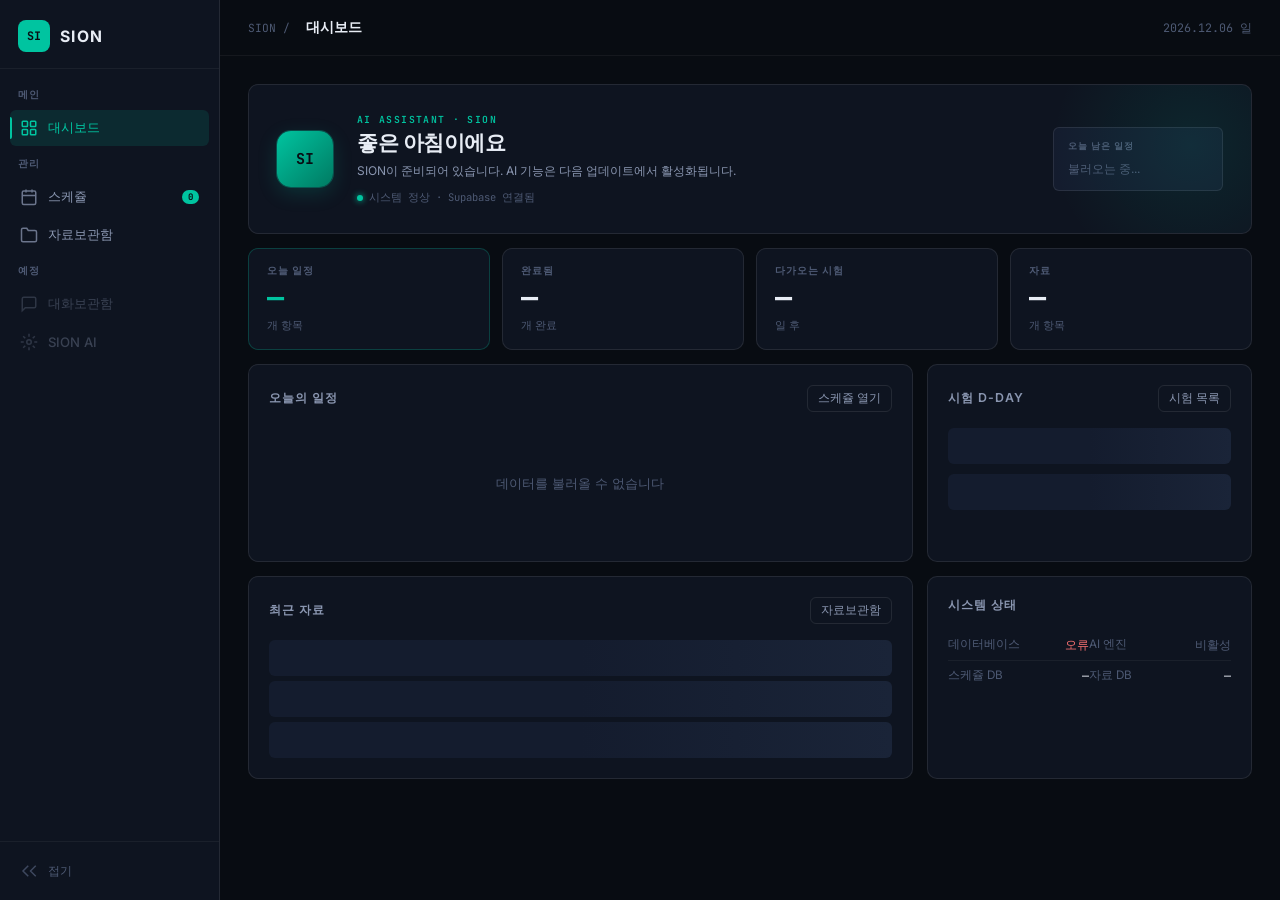
==== index.html @ 4acf6206 "Update index.html" ====
<!DOCTYPE html>
<html lang="ko">
<head>
  <meta charset="UTF-8"/>
  <meta name="viewport" content="width=device-width,initial-scale=1.0"/>
  <title>SION — 대시보드</title>
  <link rel="stylesheet" href="sion.css"/>
  <style>
/* ── 대시보드 전용 ─────────────────────── */
.dash {
  display: grid;
  grid-template-columns: 1fr 1fr 1fr;
  gap: 14px;
}
.span2 { grid-column: span 2; }
.span3 { grid-column: span 3; }

/* 히어로 */
.hero-card {
  grid-column: span 3;
  background: var(--bg-raised);
  border: 1px solid var(--line-mid);
  border-radius: var(--radius);
  padding: 28px 28px;
  display: flex;
  align-items: center;
  gap: 24px;
  position: relative;
  overflow: hidden;
}
.hero-card::after {
  content: '';
  position: absolute;
  top: -80px; right: -80px;
  width: 280px; height: 280px;
  background: radial-gradient(circle, rgba(0,196,160,0.1) 0%, transparent 70%);
  pointer-events: none;
}
.hero-av {
  width: 56px; height: 56px;
  border-radius: 14px;
  background: linear-gradient(135deg, #00c4a0, #007a62);
  display: flex; align-items: center; justify-content: center;
  font-family: var(--font-mono);
  font-weight: 700; font-size: 1rem;
  color: var(--bg-base);
  flex-shrink: 0;
  box-shadow: 0 0 0 1px rgba(0,196,160,0.3), 0 6px 20px rgba(0,196,160,0.18);
}
.hero-text { flex: 1; }
.hero-eyebrow {
  font-size: 0.65rem; font-weight: 600;
  color: var(--ac); letter-spacing: 0.14em;
  text-transform: uppercase; margin-bottom: 3px;
  font-family: var(--font-mono);
}
.hero-title {
  font-size: 1.4rem; font-weight: 700;
  color: var(--tx-1); letter-spacing: -0.02em; margin-bottom: 4px;
}
.hero-sub { font-size: 0.8rem; color: var(--tx-2); line-height: 1.6; }
.hero-dot-row {
  display: flex; align-items: center; gap: 6px;
  margin-top: 10px;
  font-size: 0.7rem; color: var(--tx-3); font-family: var(--font-mono);
}
.hero-dot {
  width: 6px; height: 6px; border-radius: 50%;
  background: var(--ac);
  box-shadow: 0 0 6px var(--ac);
  animation: blink 2s ease-in-out infinite;
}
@keyframes blink { 0%,100%{opacity:1} 50%{opacity:.3} }
.hero-upcoming {
  flex-shrink: 0; min-width: 170px;
  padding: 12px 14px;
  background: var(--bg-float);
  border: 1px solid var(--line-mid);
  border-radius: var(--radius-sm);
}
.hero-upcoming-lbl {
  font-size: 0.62rem; font-weight: 700;
  color: var(--tx-3); letter-spacing: 0.1em;
  text-transform: uppercase; margin-bottom: 8px;
}

/* 스탯 카드 — div로 교체, a 아님 */
.stat-row {
  grid-column: span 3;
  display: grid;
  grid-template-columns: repeat(4,1fr);
  gap: 12px;
}
.stat-card {
  background: var(--bg-raised);
  border: 1px solid var(--line-mid);
  border-radius: var(--radius);
  padding: 16px 18px;
  display: flex; flex-direction: column; gap: 6px;
  cursor: pointer;
  transition: border-color .15s, box-shadow .15s;
  text-decoration: none;
  user-select: none;
}
.stat-card:hover { border-color: var(--line-hi); box-shadow: 0 2px 12px rgba(0,0,0,.25); }
.stat-card.accent { border-color: rgba(0,196,160,.25); }
.stat-card.accent:hover { border-color: var(--ac); }
.stat-lbl {
  font-size: 0.65rem; font-weight: 700;
  color: var(--tx-3); text-transform: uppercase; letter-spacing: .1em;
}
.stat-n {
  font-size: 1.9rem; font-weight: 700;
  font-family: var(--font-mono);
  color: var(--tx-1); line-height: 1;
  transition: color .15s;
}
.stat-card.accent .stat-n,
.stat-card:hover .stat-n { color: var(--ac); }
.stat-sub { font-size: 0.7rem; color: var(--tx-3); }

/* 오늘 일정 리스트 */
.td-list { display: flex; flex-direction: column; gap: 5px; }
.td-item {
  display: flex; align-items: center; gap: 10px;
  padding: 8px 11px;
  border-radius: var(--radius-sm);
  background: var(--bg-float);
  border: 1px solid transparent;
  transition: border-color .12s;
}
.td-item:hover { border-color: var(--line-mid); }
.td-item.done { opacity: .42; }
.td-item.done .td-name { text-decoration: line-through; color: var(--tx-3); }
.td-chk {
  width: 17px; height: 17px;
  border-radius: 5px;
  border: 1.5px solid var(--line-hi);
  flex-shrink: 0;
  display: flex; align-items: center; justify-content: center;
  cursor: pointer;
  transition: all .15s;
  user-select: none;
}
.td-chk:hover { border-color: var(--ac); }
.td-chk.done { background: var(--ac); border-color: var(--ac); }
.td-name {
  flex: 1; font-size: 0.845rem; font-weight: 500;
  color: var(--tx-1);
  overflow: hidden; text-overflow: ellipsis; white-space: nowrap;
}
.td-time { font-size: 0.68rem; color: var(--tx-3); font-family: var(--font-mono); white-space: nowrap; }

/* 시험 D-day */
.exam-list { display: flex; flex-direction: column; gap: 5px; }
.exam-item {
  display: flex; align-items: center; gap: 9px;
  padding: 8px 11px; border-radius: var(--radius-sm);
  background: var(--bg-float);
}
.exam-dd {
  font-family: var(--font-mono); font-size: 0.72rem; font-weight: 700;
  min-width: 44px; padding: 2px 6px; border-radius: 4px; text-align: center;
}
.exam-dd.today { background: rgba(248,113,113,.15); color: #f87171; }
.exam-dd.soon  { background: rgba(251,191,36,.12);  color: #fbbf24; }
.exam-dd.norm  { background: rgba(0,196,160,.12);   color: var(--ac); }
.exam-dd.past  { background: var(--bg-overlay); color: var(--tx-3); }
.exam-name { flex:1; font-size: .835rem; font-weight:500; color:var(--tx-1); overflow:hidden; text-overflow:ellipsis; white-space:nowrap; }
.exam-date { font-size:.68rem; color:var(--tx-3); font-family:var(--font-mono); white-space:nowrap; }

/* 시스템 */
.sys-grid { display:grid; grid-template-columns:1fr 1fr; gap:0; }
.sys-item { padding:7px 0; border-bottom:1px solid var(--line-sub); display:flex; align-items:center; justify-content:space-between; }
.sys-item:last-child { border-bottom:none; }
.sys-lbl { font-size:.78rem; color:var(--tx-3); }
.sys-val { font-size:.78rem; font-family:var(--font-mono); color:var(--tx-1); }
.sys-val.ok { color:var(--green); }
.sys-val.err { color:var(--red); }

/* 최근 자료 */
.rv-item {
  display:flex; align-items:center; gap:10px;
  padding:8px 11px; border-radius:var(--radius-sm);
  background:var(--bg-float); margin-bottom:5px;
  cursor:pointer; transition:border-color .12s;
  border:1px solid transparent;
}
.rv-item:hover { border-color:var(--line-mid); }
.rv-item:last-child { margin-bottom:0; }
.rv-name { flex:1; font-size:.845rem; color:var(--tx-1); overflow:hidden; text-overflow:ellipsis; white-space:nowrap; }
.rv-date { font-size:.68rem; color:var(--tx-4); font-family:var(--font-mono); white-space:nowrap; }

@media (max-width: 1100px) {
  .dash { grid-template-columns:1fr 1fr; }
  .hero-card,.stat-row { grid-column:span 2; }
  .stat-row { grid-template-columns:repeat(2,1fr); }
  .hero-upcoming { display:none; }
}
@media (max-width: 640px) {
  .dash { grid-template-columns:1fr; }
  .hero-card,.stat-row,.span2 { grid-column:span 1; }
  .stat-row { grid-template-columns:1fr 1fr; }
  .hero-card { flex-direction:column; align-items:flex-start; gap:14px; }
}
  </style>
</head>
<body>
<div class="app">

  <aside class="sidebar" id="sidebar">
    <div class="sidebar-brand">
      <div class="brand-mark">SI</div>
      <span class="brand-name">SION</span>
    </div>
    <nav class="sidebar-nav">
      <span class="nav-section-label">메인</span>
      <a href="index.html" class="nav-link active">
        <svg class="nav-ico" viewBox="0 0 24 24" fill="none" stroke="currentColor" stroke-width="2"><rect x="3" y="3" width="7" height="7" rx="1"/><rect x="14" y="3" width="7" height="7" rx="1"/><rect x="3" y="14" width="7" height="7" rx="1"/><rect x="14" y="14" width="7" height="7" rx="1"/></svg>
        <span class="nav-label">대시보드</span>
      </a>
      <span class="nav-section-label">관리</span>
      <a href="schedule.html" class="nav-link">
        <svg class="nav-ico" viewBox="0 0 24 24" fill="none" stroke="currentColor" stroke-width="2"><rect x="3" y="4" width="18" height="18" rx="2"/><path d="M16 2v4M8 2v4M3 10h18"/></svg>
        <span class="nav-label">스케쥴</span>
        <span class="nav-badge" id="nb-sched">0</span>
      </a>
      <a href="vault.html" class="nav-link">
        <svg class="nav-ico" viewBox="0 0 24 24" fill="none" stroke="currentColor" stroke-width="2"><path d="M22 19a2 2 0 0 1-2 2H4a2 2 0 0 1-2-2V5a2 2 0 0 1 2-2h5l2 3h9a2 2 0 0 1 2 2z"/></svg>
        <span class="nav-label">자료보관함</span>
      </a>
      <span class="nav-section-label">예정</span>
      <a href="#" class="nav-link" style="opacity:.35;pointer-events:none">
        <svg class="nav-ico" viewBox="0 0 24 24" fill="none" stroke="currentColor" stroke-width="2"><path d="M21 15a2 2 0 0 1-2 2H7l-4 4V5a2 2 0 0 1 2-2h14a2 2 0 0 1 2 2z"/></svg>
        <span class="nav-label">대화보관함</span>
      </a>
      <a href="#" class="nav-link" style="opacity:.35;pointer-events:none">
        <svg class="nav-ico" viewBox="0 0 24 24" fill="none" stroke="currentColor" stroke-width="2"><circle cx="12" cy="12" r="3"/><path d="M12 1v4M12 19v4M4.22 4.22l2.83 2.83M16.95 16.95l2.83 2.83M1 12h4M19 12h4M4.22 19.78l2.83-2.83M16.95 7.05l2.83-2.83"/></svg>
        <span class="nav-label">SION AI</span>
      </a>
    </nav>
    <div class="sidebar-footer">
      <button class="sidebar-toggle" id="sidebarToggle">
        <svg class="toggle-ico nav-ico" viewBox="0 0 24 24" fill="none" stroke="currentColor" stroke-width="2"><path d="M11 19l-7-7 7-7M21 19l-7-7 7-7"/></svg>
        <span style="font-size:.8rem;color:var(--tx-3)">접기</span>
      </button>
    </div>
  </aside>

  <div class="content" id="content">
    <div class="topbar">
      <span class="topbar-path">SION /</span>
      <span class="topbar-title">대시보드</span>
      <div class="topbar-right">
        <span id="topbar-date" style="font-size:.78rem;color:var(--tx-3);font-family:var(--font-mono)"></span>
      </div>
    </div>

    <div class="page">
      <div class="dash">

        <!-- 히어로 -->
        <div class="hero-card">
          <div class="hero-av">SI</div>
          <div class="hero-text">
            <div class="hero-eyebrow">AI Assistant · SION</div>
            <div class="hero-title" id="hero-greeting">안녕하세요</div>
            <div class="hero-sub">SION이 준비되어 있습니다. AI 기능은 다음 업데이트에서 활성화됩니다.</div>
            <div class="hero-dot-row">
              <div class="hero-dot"></div>
              <span>시스템 정상 · Supabase 연결됨</span>
            </div>
          </div>
          <div class="hero-upcoming">
            <div class="hero-upcoming-lbl">오늘 남은 일정</div>
            <div id="hero-remaining" style="font-size:.8rem;color:var(--tx-3)">불러오는 중...</div>
          </div>
        </div>

        <!-- 통계 — div 태그, JS로 navigate -->
        <div class="stat-row">
          <div class="stat-card accent" data-goto="schedule.html">
            <div class="stat-lbl">오늘 일정</div>
            <div class="stat-n" id="sn-today">—</div>
            <div class="stat-sub">개 항목</div>
          </div>
          <div class="stat-card" data-goto="schedule.html">
            <div class="stat-lbl">완료됨</div>
            <div class="stat-n" id="sn-done">—</div>
            <div class="stat-sub">개 완료</div>
          </div>
          <div class="stat-card" data-goto="schedule.html">
            <div class="stat-lbl">다가오는 시험</div>
            <div class="stat-n" id="sn-exam">—</div>
            <div class="stat-sub">일 후</div>
          </div>
          <div class="stat-card" data-goto="vault.html">
            <div class="stat-lbl">자료</div>
            <div class="stat-n" id="sn-vault">—</div>
            <div class="stat-sub">개 항목</div>
          </div>
        </div>

        <!-- 오늘의 일정 -->
        <div class="card span2">
          <div class="card-header">
            <span class="card-title">오늘의 일정</span>
            <a href="schedule.html" class="btn btn-ghost btn-sm">스케쥴 열기</a>
          </div>
          <div class="td-list" id="td-list">
            <div class="skeleton" style="height:36px"></div>
            <div class="skeleton" style="height:36px;margin-top:5px"></div>
            <div class="skeleton" style="height:36px;margin-top:5px"></div>
          </div>
        </div>

        <!-- 시험 D-day -->
        <div class="card">
          <div class="card-header">
            <span class="card-title">시험 D-day</span>
            <a href="schedule.html" class="btn btn-ghost btn-sm">시험 목록</a>
          </div>
          <div class="exam-list" id="exam-list">
            <div class="skeleton" style="height:36px"></div>
            <div class="skeleton" style="height:36px;margin-top:5px"></div>
          </div>
        </div>

        <!-- 최근 자료 -->
        <div class="card span2">
          <div class="card-header">
            <span class="card-title">최근 자료</span>
            <a href="vault.html" class="btn btn-ghost btn-sm">자료보관함</a>
          </div>
          <div id="rv-list">
            <div class="skeleton" style="height:36px"></div>
            <div class="skeleton" style="height:36px;margin-top:5px"></div>
            <div class="skeleton" style="height:36px;margin-top:5px"></div>
          </div>
        </div>

        <!-- 시스템 상태 -->
        <div class="card">
          <div class="card-header"><span class="card-title">시스템 상태</span></div>
          <div class="sys-grid">
            <div>
              <div class="sys-item"><span class="sys-lbl">데이터베이스</span><span class="sys-val" id="sys-db">확인중</span></div>
              <div class="sys-item"><span class="sys-lbl">스케쥴 DB</span><span class="sys-val" id="sys-sched">—</span></div>
            </div>
            <div>
              <div class="sys-item"><span class="sys-lbl">AI 엔진</span><span class="sys-val" style="color:var(--tx-3)">비활성</span></div>
              <div class="sys-item"><span class="sys-lbl">자료 DB</span><span class="sys-val" id="sys-vault">—</span></div>
            </div>
          </div>
        </div>

      </div>
    </div>
  </div>
</div>

<div id="toast-container"></div>
<script src="sion.js"></script>
<script>
(async () => {
  SION.ui.initSidebar();

  // 날짜
  const now  = new Date();
  const DAYS = ['일','월','화','수','목','금','토'];
  const PAD  = SION.util.pad;
  document.getElementById('topbar-date').textContent =
    `${now.getFullYear()}.${PAD(now.getMonth()+1)}.${PAD(now.getDate())} ${DAYS[now.getDay()]}`;

  // 인사
  const h = now.getHours();
  document.getElementById('hero-greeting').textContent =
    h<6?'늦은 밤이네요':h<12?'좋은 아침이에요':h<18?'안녕하세요':'좋은 저녁이에요';

  // stat-card 클릭 → 페이지 이동 (a 태그 아님!)
  document.querySelectorAll('.stat-card[data-goto]').forEach(card => {
    card.addEventListener('click', () => { location.href = card.dataset.goto; });
  });

  const s = new Date(now); s.setHours(0,0,0,0);
  const e = new Date(now); e.setHours(23,59,59,999);

  // ── 오늘 일정 ────────────────────────────
  let todayData = [];
  try {
    todayData = await SION.db.select('schedule',
      `s_date=gte.${SION.date.toISO(s)}&s_date=lte.${SION.date.toISO(e)}&order=s_date.asc&limit=8`);
    const done = todayData.filter(d => d.s_end).length;
    document.getElementById('sn-today').textContent = todayData.length;
    document.getElementById('sn-done').textContent  = done;
    document.getElementById('sys-sched').textContent = `${todayData.length}건`;
    document.getElementById('sys-db').textContent    = '정상';
    document.getElementById('sys-db').className      = 'sys-val ok';

    // 히어로 남은 일정
    const rem = todayData.filter(d => !d.s_end);
    const hEl = document.getElementById('hero-remaining');
    if (!rem.length) {
      hEl.innerHTML = '<span style="color:var(--ac)">모두 완료! 🎉</span>';
    } else {
      hEl.innerHTML = rem.slice(0,3).map(i =>
        `<div style="display:flex;align-items:center;gap:5px;padding:2px 0">
          <div style="width:4px;height:4px;border-radius:50%;background:var(--ac);flex-shrink:0"></div>
          <span style="font-size:.78rem;color:var(--tx-1);overflow:hidden;text-overflow:ellipsis;white-space:nowrap">${SION.util.esc(i.s_name)}</span>
        </div>`).join('') +
        (rem.length>3 ? `<div style="font-size:.68rem;color:var(--tx-3);margin-top:3px">+${rem.length-3}개 더</div>` : '');
    }

    // 목록 렌더
    const listEl = document.getElementById('td-list');
    if (!todayData.length) {
      listEl.innerHTML = `<div class="empty-state"><div class="empty-state-icon">📋</div><div class="empty-state-text">오늘 일정이 없습니다</div></div>`;
    } else {
      listEl.innerHTML = todayData.map(item => `
        <div class="td-item ${item.s_end?'done':''}" data-id="${item.id}">
          <div class="td-chk ${item.s_end?'done':''}" data-id="${item.id}">
            ${item.s_end?`<svg width="9" height="9" viewBox="0 0 12 12"><polyline points="2,6 5,9 10,3" stroke="white" stroke-width="2" fill="none" stroke-linecap="round"/></svg>`:''}
          </div>
          <span class="td-name">${SION.util.esc(item.s_name)}</span>
          ${SION.ui.catBadge(item.s_category)}
          <span class="td-time">${SION.date.fmtDateTime(item.s_date)}</span>
        </div>`).join('');

      // 체크박스 — e.stopPropagation() 필수 (부모 클릭 전파 차단)
      listEl.querySelectorAll('.td-chk').forEach(btn => {
        btn.addEventListener('click', async e => {
          e.stopPropagation(); // 부모 이벤트 차단
          const id   = btn.dataset.id;
          const item = todayData.find(d => String(d.id) === id);
          if (!item) return;
          try {
            await SION.db.update('schedule', `id=eq.${id}`, { s_end: !item.s_end });
            item.s_end = !item.s_end;
            const row = btn.closest('.td-item');
            row.classList.toggle('done', item.s_end);
            btn.classList.toggle('done', item.s_end);
            btn.innerHTML = item.s_end
              ? `<svg width="9" height="9" viewBox="0 0 12 12"><polyline points="2,6 5,9 10,3" stroke="white" stroke-width="2" fill="none" stroke-linecap="round"/></svg>`
              : '';
            // 통계 업데이트
            const doneNow = todayData.filter(d=>d.s_end).length;
            document.getElementById('sn-done').textContent = doneNow;
            SION.ui.toast(item.s_end?'완료':'미완료로 변경','success');
          } catch(err) { SION.ui.toast('오류: '+err.message,'error'); }
        });
      });
    }
  } catch(err) {
    document.getElementById('sys-db').textContent = '오류';
    document.getElementById('sys-db').className   = 'sys-val err';
    document.getElementById('td-list').innerHTML  =
      `<div class="empty-state"><div class="empty-state-text">데이터를 불러올 수 없습니다</div></div>`;
  }

  // ── 시험 D-day ───────────────────────────
  try {
    const exams = await SION.db.select('schedule',
      `s_category=eq.시험&s_end=eq.false&s_date=gte.${SION.date.toISO(s)}&order=s_date.asc&limit=5`);
    if (exams.length) {
      const diff = Math.round((new Date(exams[0].s_date)-now)/86400000);
      document.getElementById('sn-exam').textContent = Math.max(0,diff);
    } else {
      document.getElementById('sn-exam').textContent = '—';
    }
    const examEl = document.getElementById('exam-list');
    if (!exams.length) {
      examEl.innerHTML = `<div class="empty-state"><div class="empty-state-icon">📝</div><div class="empty-state-text">예정된 시험 없음</div></div>`;
    } else {
      examEl.innerHTML = exams.map(item => {
        const ds = SION.date.toDate(new Date(item.s_date));
        const dd = SION.date.dday(ds);
        const cls = dd.cls==='today'?'today':dd.cls==='soon'?'soon':dd.label.startsWith('D+')?'past':'norm';
        return `<div class="exam-item">
          <span class="exam-dd ${cls}">${dd.label}</span>
          <span class="exam-name">${SION.util.esc(item.s_name)}</span>
          <span class="exam-date">${SION.date.fmtDate(item.s_date)}</span>
        </div>`;
      }).join('');
    }
  } catch(e) {}

  // ── 최근 자료 ────────────────────────────
  try {
    const vaults = await SION.db.select('vault','order=updated_at.desc&limit=5');
    document.getElementById('sn-vault').textContent  = vaults.length;
    document.getElementById('sys-vault').textContent = `${vaults.length}건`;
    const rvEl = document.getElementById('rv-list');
    if (!vaults.length) {
      rvEl.innerHTML = `<div class="empty-state"><div class="empty-state-icon">📁</div><div class="empty-state-text">자료가 없습니다</div></div>`;
    } else {
      rvEl.innerHTML = vaults.map(v => `
        <div class="rv-item" onclick="location.href='vault.html'">
          <span class="rv-name">${SION.util.esc(v.v_title)}</span>
          <span class="badge badge-기타" style="font-size:.62rem">${SION.util.esc(v.v_category||'기타')}</span>
          <span class="rv-date">${SION.date.fmtDate(v.updated_at)}</span>
        </div>`).join('');
    }
  } catch(e) {}

  // ── 사이드바 뱃지 ────────────────────────
  try {
    const todo = todayData.filter(d=>!d.s_end).length;
    const nb = document.getElementById('nb-sched');
    if (nb) nb.textContent = todo;
  } catch(e) {}

})();
</script>
</body>
</html>
---- sion.css ----
/* ============================================================
   SION — 공통 디자인 시스템
   ============================================================ */

/* ── 폰트 ─────────────────────────────────── */
@import url('https://fonts.googleapis.com/css2?family=Inter:wght@300;400;500;600;700&family=JetBrains+Mono:wght@400;500;700&display=swap');

/* ── 토큰 ─────────────────────────────────── */
:root {
  /* 배경 계층 */
  --bg-base:    #080c12;
  --bg-raised:  #0e1420;
  --bg-float:   #141c2e;
  --bg-overlay: #1a2438;

  /* 테두리 */
  --line-sub:   rgba(255,255,255,0.05);
  --line-mid:   rgba(255,255,255,0.09);
  --line-hi:    rgba(255,255,255,0.16);

  /* 텍스트 */
  --tx-1: #e8edf5;
  --tx-2: #8a96b0;
  --tx-3: #4e5a74;
  --tx-4: #2e3850;

  /* 액센트 — 시안 */
  --ac:       #00c4a0;
  --ac-dim:   rgba(0,196,160,0.12);
  --ac-glow:  rgba(0,196,160,0.25);
  --ac-soft:  rgba(0,196,160,0.06);

  /* 카테고리 컬러 */
  --c-과제:  #60a5fa;
  --c-수행:  #a78bfa;
  --c-시험:  #f87171;
  --c-약속:  #34d399;
  --c-기타:  #94a3b8;

  /* 상태 */
  --red:    #f87171;
  --yellow: #fbbf24;
  --green:  #34d399;

  /* 타이포 */
  --font-sans: 'Inter', system-ui, sans-serif;
  --font-mono: 'JetBrains Mono', monospace;

  /* 크기 */
  --nav-w:    220px;
  --nav-w-sm: 60px;
  --radius:   10px;
  --radius-sm:6px;
  --shadow:   0 4px 24px rgba(0,0,0,0.5);
}

/* ── 리셋 ─────────────────────────────────── */
*, *::before, *::after { box-sizing: border-box; margin: 0; padding: 0; }
html { font-size: 15px; -webkit-font-smoothing: antialiased; }
body {
  font-family: var(--font-sans);
  background: var(--bg-base);
  color: var(--tx-1);
  min-height: 100vh;
  overflow-x: hidden;
}
a { color: inherit; text-decoration: none; }
button { font-family: inherit; cursor: pointer; border: none; background: none; }
input, textarea, select { font-family: inherit; }
ul, ol { list-style: none; }
::-webkit-scrollbar { width: 5px; height: 5px; }
::-webkit-scrollbar-track { background: transparent; }
::-webkit-scrollbar-thumb { background: var(--line-hi); border-radius: 3px; }

/* ── 레이아웃 — 사이드바 + 콘텐츠 ─────────── */
.app {
  display: flex;
  min-height: 100vh;
}

/* ── 사이드바 ─────────────────────────────── */
.sidebar {
  width: var(--nav-w);
  flex-shrink: 0;
  background: var(--bg-raised);
  border-right: 1px solid var(--line-mid);
  display: flex;
  flex-direction: column;
  position: fixed;
  top: 0; left: 0; bottom: 0;
  z-index: 50;
  transition: width 0.25s ease;
}
.sidebar.collapsed { width: var(--nav-w-sm); }

/* 브랜드 */
.sidebar-brand {
  padding: 20px 18px 16px;
  border-bottom: 1px solid var(--line-sub);
  display: flex;
  align-items: center;
  gap: 10px;
  min-height: 64px;
}
.brand-mark {
  width: 32px; height: 32px;
  border-radius: 8px;
  background: var(--ac);
  display: flex; align-items: center; justify-content: center;
  flex-shrink: 0;
  font-size: 0.78rem;
  font-weight: 700;
  font-family: var(--font-mono);
  color: var(--bg-base);
  letter-spacing: 0.02em;
}
.brand-name {
  font-weight: 700;
  font-size: 1.05rem;
  letter-spacing: 0.08em;
  color: var(--tx-1);
  white-space: nowrap;
  overflow: hidden;
  transition: opacity 0.2s;
}
.sidebar.collapsed .brand-name { opacity: 0; width: 0; }

/* 네비 */
.sidebar-nav {
  flex: 1;
  padding: 10px 10px;
  display: flex;
  flex-direction: column;
  gap: 2px;
  overflow-y: auto;
}
.nav-section-label {
  font-size: 0.65rem;
  font-weight: 600;
  color: var(--tx-3);
  letter-spacing: 0.12em;
  text-transform: uppercase;
  padding: 10px 8px 6px;
  white-space: nowrap;
  overflow: hidden;
  transition: opacity 0.2s;
}
.sidebar.collapsed .nav-section-label { opacity: 0; }

.nav-link {
  display: flex;
  align-items: center;
  gap: 10px;
  padding: 9px 10px;
  border-radius: var(--radius-sm);
  color: var(--tx-2);
  font-size: 0.875rem;
  font-weight: 500;
  transition: background 0.15s, color 0.15s;
  white-space: nowrap;
  position: relative;
  overflow: hidden;
}
.nav-link:hover { background: var(--bg-overlay); color: var(--tx-1); }
.nav-link.active {
  background: var(--ac-dim);
  color: var(--ac);
}
.nav-link.active::before {
  content: '';
  position: absolute;
  left: 0; top: 20%; bottom: 20%;
  width: 2px;
  background: var(--ac);
  border-radius: 0 2px 2px 0;
}
.nav-ico {
  width: 18px; height: 18px;
  flex-shrink: 0;
  opacity: 0.75;
}
.nav-link.active .nav-ico { opacity: 1; }
.nav-label {
  transition: opacity 0.2s;
  overflow: hidden;
}
.sidebar.collapsed .nav-label { opacity: 0; width: 0; }
.nav-badge {
  margin-left: auto;
  background: var(--ac);
  color: var(--bg-base);
  font-size: 0.6rem;
  font-weight: 700;
  padding: 1px 6px;
  border-radius: 20px;
  font-family: var(--font-mono);
  transition: opacity 0.2s;
}
.sidebar.collapsed .nav-badge { opacity: 0; }

/* 사이드바 하단 */
.sidebar-footer {
  padding: 12px 10px;
  border-top: 1px solid var(--line-sub);
}
.sidebar-toggle {
  width: 100%;
  display: flex;
  align-items: center;
  gap: 10px;
  padding: 8px 10px;
  border-radius: var(--radius-sm);
  color: var(--tx-3);
  font-size: 0.8rem;
  transition: background 0.15s, color 0.15s;
}
.sidebar-toggle:hover { background: var(--bg-overlay); color: var(--tx-2); }
.toggle-ico { flex-shrink: 0; transition: transform 0.25s; }
.sidebar.collapsed .toggle-ico { transform: scaleX(-1); }
.sidebar.collapsed .sidebar-toggle span:last-child { opacity: 0; width: 0; overflow: hidden; }

/* ── 메인 콘텐츠 영역 ─────────────────────── */
.content {
  flex: 1;
  margin-left: var(--nav-w);
  min-height: 100vh;
  transition: margin-left 0.25s ease;
  display: flex;
  flex-direction: column;
}
.content.expanded { margin-left: var(--nav-w-sm); }

/* 상단 바 */
.topbar {
  height: 56px;
  border-bottom: 1px solid var(--line-sub);
  display: flex;
  align-items: center;
  padding: 0 28px;
  gap: 16px;
  background: var(--bg-base);
  position: sticky;
  top: 0;
  z-index: 40;
}
.topbar-title {
  font-size: 0.95rem;
  font-weight: 600;
  color: var(--tx-1);
  letter-spacing: -0.01em;
}
.topbar-path {
  font-size: 0.75rem;
  color: var(--tx-3);
  font-family: var(--font-mono);
}
.topbar-right {
  margin-left: auto;
  display: flex;
  align-items: center;
  gap: 10px;
}

/* 페이지 본문 */
.page {
  flex: 1;
  padding: 28px;
  max-width: 1400px;
  width: 100%;
}

/* ── 공통 컴포넌트 ────────────────────────── */

/* 버튼 */
.btn {
  display: inline-flex;
  align-items: center;
  gap: 6px;
  padding: 7px 14px;
  border-radius: var(--radius-sm);
  font-size: 0.825rem;
  font-weight: 500;
  transition: all 0.15s;
  cursor: pointer;
  white-space: nowrap;
}
.btn-primary {
  background: var(--ac);
  color: var(--bg-base);
  border: 1px solid transparent;
}
.btn-primary:hover { background: #00ddb5; box-shadow: 0 0 0 3px var(--ac-glow); }
.btn-ghost {
  background: transparent;
  color: var(--tx-2);
  border: 1px solid var(--line-mid);
}
.btn-ghost:hover { background: var(--bg-overlay); color: var(--tx-1); border-color: var(--line-hi); }
.btn-danger {
  background: transparent;
  color: var(--red);
  border: 1px solid rgba(248,113,113,0.2);
}
.btn-danger:hover { background: rgba(248,113,113,0.08); border-color: var(--red); }
.btn-sm { padding: 5px 10px; font-size: 0.775rem; }
.btn-icon {
  width: 32px; height: 32px;
  padding: 0;
  justify-content: center;
  background: transparent;
  color: var(--tx-2);
  border: 1px solid var(--line-mid);
  border-radius: var(--radius-sm);
}
.btn-icon:hover { background: var(--bg-overlay); color: var(--tx-1); }

/* 카드 */
.card {
  background: var(--bg-raised);
  border: 1px solid var(--line-mid);
  border-radius: var(--radius);
  padding: 20px;
}
.card-sm { padding: 14px 16px; }
.card-header {
  display: flex;
  align-items: center;
  justify-content: space-between;
  margin-bottom: 16px;
}
.card-title {
  font-size: 0.825rem;
  font-weight: 600;
  color: var(--tx-2);
  text-transform: uppercase;
  letter-spacing: 0.08em;
}

/* 뱃지 */
.badge {
  display: inline-flex;
  align-items: center;
  gap: 4px;
  font-size: 0.7rem;
  font-weight: 600;
  padding: 2px 8px;
  border-radius: 20px;
  font-family: var(--font-mono);
}
.badge-과제 { background: rgba(96,165,250,0.12); color: var(--c-과제); }
.badge-수행 { background: rgba(167,139,250,0.12); color: var(--c-수행); }
.badge-시험 { background: rgba(248,113,113,0.12); color: var(--c-시험); }
.badge-약속 { background: rgba(52,211,153,0.12);  color: var(--c-약속); }
.badge-기타 { background: rgba(148,163,184,0.1);  color: var(--c-기타); }

/* 인풋 */
.input {
  width: 100%;
  background: var(--bg-float);
  border: 1px solid var(--line-mid);
  border-radius: var(--radius-sm);
  color: var(--tx-1);
  padding: 8px 12px;
  font-size: 0.875rem;
  outline: none;
  transition: border-color 0.15s, box-shadow 0.15s;
}
.input:focus {
  border-color: var(--ac);
  box-shadow: 0 0 0 3px var(--ac-soft);
}
.input::placeholder { color: var(--tx-3); }
.input-label {
  display: block;
  font-size: 0.72rem;
  font-weight: 600;
  color: var(--tx-3);
  text-transform: uppercase;
  letter-spacing: 0.08em;
  margin-bottom: 5px;
}
.form-group { display: flex; flex-direction: column; gap: 5px; }

/* 선택 */
select.input { appearance: none; cursor: pointer; }

/* 텍스트에리어 */
textarea.input { resize: vertical; min-height: 80px; line-height: 1.6; }

/* 체크박스 */
.checkbox-wrap {
  display: flex;
  align-items: center;
  gap: 8px;
  cursor: pointer;
  user-select: none;
}
.checkbox {
  width: 16px; height: 16px;
  border-radius: 4px;
  border: 1.5px solid var(--line-hi);
  display: flex; align-items: center; justify-content: center;
  flex-shrink: 0;
  transition: all 0.15s;
  background: transparent;
}
.checkbox.checked {
  background: var(--ac);
  border-color: var(--ac);
}

/* 드롭다운 */
.dropdown {
  position: relative;
  display: inline-block;
}
.dropdown-menu {
  position: absolute;
  top: calc(100% + 4px);
  right: 0;
  min-width: 160px;
  background: var(--bg-float);
  border: 1px solid var(--line-hi);
  border-radius: var(--radius);
  box-shadow: var(--shadow);
  z-index: 200;
  display: none;
  overflow: hidden;
}
.dropdown-menu.open { display: block; }
.dropdown-item {
  display: flex;
  align-items: center;
  gap: 8px;
  width: 100%;
  padding: 9px 14px;
  font-size: 0.825rem;
  color: var(--tx-2);
  background: none;
  border: none;
  cursor: pointer;
  text-align: left;
  transition: background 0.1s, color 0.1s;
}
.dropdown-item:hover { background: var(--bg-overlay); color: var(--tx-1); }
.dropdown-item.danger { color: var(--red); }
.dropdown-item.danger:hover { background: rgba(248,113,113,0.08); }
.dropdown-divider { height: 1px; background: var(--line-sub); margin: 4px 0; }

/* 모달 */
.modal-backdrop {
  position: fixed;
  inset: 0;
  background: rgba(0,0,0,0.65);
  backdrop-filter: blur(4px);
  z-index: 300;
  display: flex;
  align-items: center;
  justify-content: center;
  padding: 20px;
  opacity: 0;
  pointer-events: none;
  transition: opacity 0.2s;
}
.modal-backdrop.open { opacity: 1; pointer-events: all; }
.modal {
  background: var(--bg-float);
  border: 1px solid var(--line-hi);
  border-radius: 14px;
  width: 100%;
  max-width: 520px;
  max-height: 90vh;
  overflow-y: auto;
  box-shadow: var(--shadow);
  transform: translateY(12px) scale(0.98);
  transition: transform 0.2s;
}
.modal-backdrop.open .modal { transform: translateY(0) scale(1); }
.modal-head {
  display: flex;
  align-items: center;
  justify-content: space-between;
  padding: 18px 20px 16px;
  border-bottom: 1px solid var(--line-sub);
}
.modal-title {
  font-size: 0.95rem;
  font-weight: 600;
  color: var(--tx-1);
}
.modal-body { padding: 20px; display: flex; flex-direction: column; gap: 14px; }
.modal-foot {
  padding: 14px 20px;
  border-top: 1px solid var(--line-sub);
  display: flex;
  gap: 8px;
  justify-content: flex-end;
}

/* 알림 토스트 */
#toast-container {
  position: fixed;
  bottom: 24px;
  right: 24px;
  z-index: 9999;
  display: flex;
  flex-direction: column;
  gap: 8px;
}
.toast {
  background: var(--bg-float);
  border: 1px solid var(--line-hi);
  border-radius: var(--radius);
  padding: 12px 16px;
  font-size: 0.825rem;
  color: var(--tx-1);
  box-shadow: var(--shadow);
  display: flex;
  align-items: center;
  gap: 10px;
  animation: toastIn 0.25s ease;
  min-width: 220px;
}
.toast.success { border-left: 3px solid var(--green); }
.toast.error   { border-left: 3px solid var(--red); }
.toast.info    { border-left: 3px solid var(--ac); }
@keyframes toastIn {
  from { opacity:0; transform: translateX(20px); }
  to   { opacity:1; transform: translateX(0); }
}

/* 빈 상태 */
.empty-state {
  display: flex;
  flex-direction: column;
  align-items: center;
  justify-content: center;
  gap: 10px;
  padding: 48px 24px;
  color: var(--tx-3);
  text-align: center;
}
.empty-state-icon { font-size: 2rem; opacity: 0.4; }
.empty-state-text { font-size: 0.85rem; }
.empty-state-sub  { font-size: 0.78rem; color: var(--tx-4); }

/* 스켈레톤 */
.skeleton {
  background: linear-gradient(90deg, var(--bg-float) 25%, var(--bg-overlay) 50%, var(--bg-float) 75%);
  background-size: 200% 100%;
  animation: shimmer 1.4s infinite;
  border-radius: var(--radius-sm);
}
@keyframes shimmer {
  0%   { background-position: 200% 0; }
  100% { background-position: -200% 0; }
}

/* 구분선 */
.divider {
  height: 1px;
  background: var(--line-sub);
  margin: 16px 0;
}

/* 태그 인풋 */
.tag-list {
  display: flex;
  flex-wrap: wrap;
  gap: 6px;
  margin-top: 6px;
}
.tag {
  display: inline-flex;
  align-items: center;
  gap: 4px;
  padding: 3px 8px;
  border-radius: 20px;
  background: var(--bg-overlay);
  border: 1px solid var(--line-mid);
  font-size: 0.72rem;
  color: var(--tx-2);
}
.tag-remove {
  opacity: 0.5;
  cursor: pointer;
  font-size: 0.7rem;
  line-height: 1;
  padding: 0 2px;
}
.tag-remove:hover { opacity: 1; color: var(--red); }

/* ── 모바일 ────────────────────────────────── */
@media (max-width: 768px) {
  :root { --nav-w: 100%; }
  .sidebar {
    width: 100%;
    height: auto;
    position: fixed;
    top: 0; left: 0; right: 0; bottom: auto;
    flex-direction: row;
    border-right: none;
    border-bottom: 1px solid var(--line-mid);
    z-index: 100;
  }
  .sidebar-brand { border-bottom: none; border-right: 1px solid var(--line-sub); padding: 12px 16px; }
  .sidebar-footer { display: none; }
  .sidebar-nav {
    flex-direction: row;
    padding: 8px 10px;
    gap: 2px;
    overflow-x: auto;
    flex-wrap: nowrap;
    align-items: center;
  }
  .nav-section-label { display: none; }
  .nav-link { padding: 7px 10px; font-size: 0.78rem; flex-shrink: 0; }
  .nav-label { display: block !important; opacity: 1 !important; width: auto !important; }
  .nav-link.active::before { top: auto; bottom: 0; left: 20%; right: 20%; width: auto; height: 2px; border-radius: 2px 2px 0 0; }
  .content { margin-left: 0; margin-top: 52px; }
  .page { padding: 16px; }
  .topbar { display: none; }
}
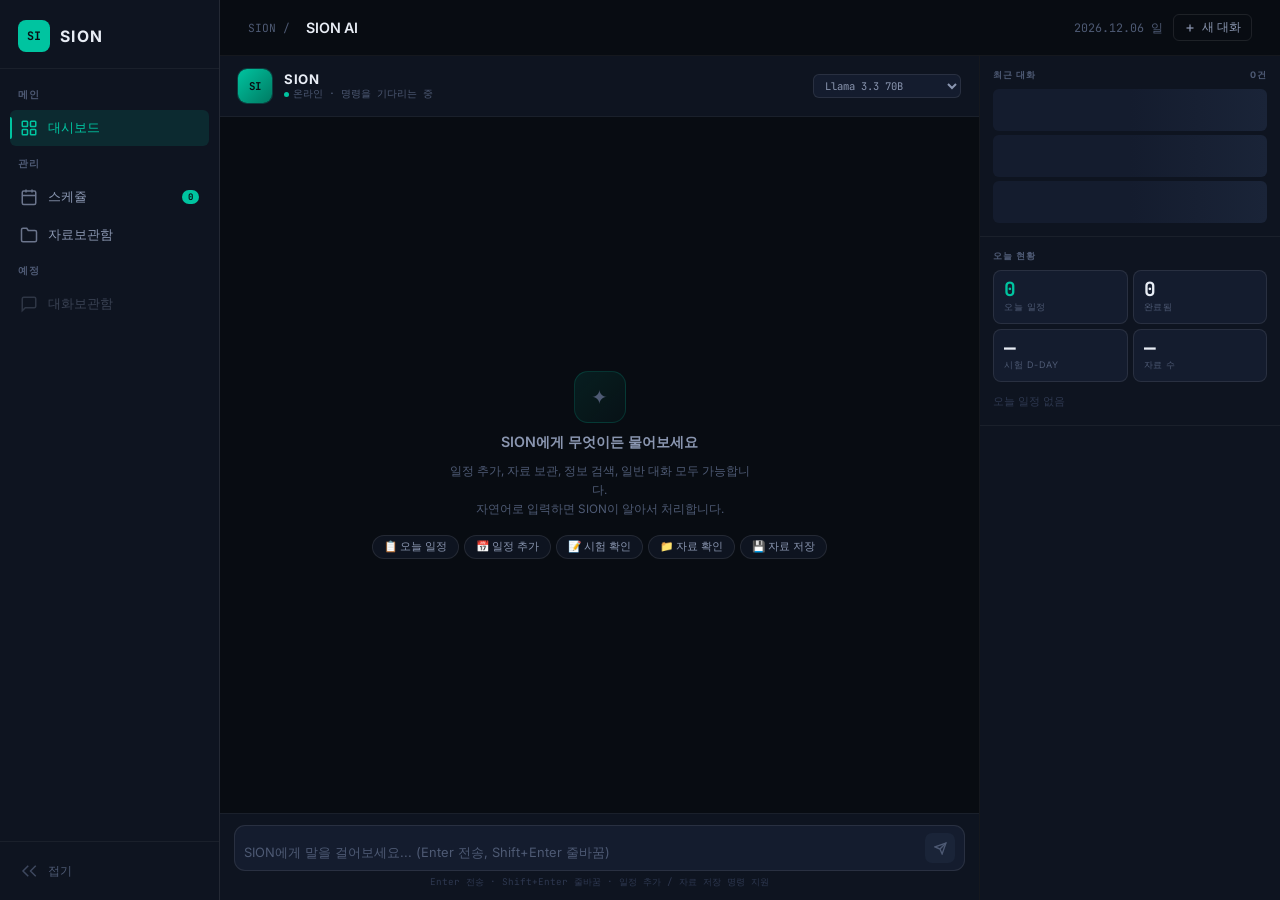
==== commit 475ae9f2: "Update index.html" ====
--- a/index.html
+++ b/index.html
@@ -3,211 +3,86 @@
 <head>
   <meta charset="UTF-8"/>
   <meta name="viewport" content="width=device-width,initial-scale=1.0"/>
-  <title>SION — 대시보드</title>
+  <title>SION</title>
   <link rel="stylesheet" href="sion.css"/>
   <style>
-/* ── 대시보드 전용 ─────────────────────── */
-.dash {
-  display: grid;
-  grid-template-columns: 1fr 1fr 1fr;
-  gap: 14px;
-}
-.span2 { grid-column: span 2; }
-.span3 { grid-column: span 3; }
-
-/* 히어로 */
-.hero-card {
-  grid-column: span 3;
-  background: var(--bg-raised);
-  border: 1px solid var(--line-mid);
-  border-radius: var(--radius);
-  padding: 28px 28px;
-  display: flex;
-  align-items: center;
-  gap: 24px;
-  position: relative;
-  overflow: hidden;
-}
-.hero-card::after {
-  content: '';
-  position: absolute;
-  top: -80px; right: -80px;
-  width: 280px; height: 280px;
-  background: radial-gradient(circle, rgba(0,196,160,0.1) 0%, transparent 70%);
-  pointer-events: none;
-}
-.hero-av {
-  width: 56px; height: 56px;
-  border-radius: 14px;
-  background: linear-gradient(135deg, #00c4a0, #007a62);
-  display: flex; align-items: center; justify-content: center;
-  font-family: var(--font-mono);
-  font-weight: 700; font-size: 1rem;
-  color: var(--bg-base);
-  flex-shrink: 0;
-  box-shadow: 0 0 0 1px rgba(0,196,160,0.3), 0 6px 20px rgba(0,196,160,0.18);
-}
-.hero-text { flex: 1; }
-.hero-eyebrow {
-  font-size: 0.65rem; font-weight: 600;
-  color: var(--ac); letter-spacing: 0.14em;
-  text-transform: uppercase; margin-bottom: 3px;
-  font-family: var(--font-mono);
-}
-.hero-title {
-  font-size: 1.4rem; font-weight: 700;
-  color: var(--tx-1); letter-spacing: -0.02em; margin-bottom: 4px;
-}
-.hero-sub { font-size: 0.8rem; color: var(--tx-2); line-height: 1.6; }
-.hero-dot-row {
-  display: flex; align-items: center; gap: 6px;
-  margin-top: 10px;
-  font-size: 0.7rem; color: var(--tx-3); font-family: var(--font-mono);
-}
-.hero-dot {
-  width: 6px; height: 6px; border-radius: 50%;
-  background: var(--ac);
-  box-shadow: 0 0 6px var(--ac);
-  animation: blink 2s ease-in-out infinite;
-}
-@keyframes blink { 0%,100%{opacity:1} 50%{opacity:.3} }
-.hero-upcoming {
-  flex-shrink: 0; min-width: 170px;
-  padding: 12px 14px;
-  background: var(--bg-float);
-  border: 1px solid var(--line-mid);
-  border-radius: var(--radius-sm);
-}
-.hero-upcoming-lbl {
-  font-size: 0.62rem; font-weight: 700;
-  color: var(--tx-3); letter-spacing: 0.1em;
-  text-transform: uppercase; margin-bottom: 8px;
-}
-
-/* 스탯 카드 — div로 교체, a 아님 */
-.stat-row {
-  grid-column: span 3;
-  display: grid;
-  grid-template-columns: repeat(4,1fr);
-  gap: 12px;
-}
-.stat-card {
-  background: var(--bg-raised);
-  border: 1px solid var(--line-mid);
-  border-radius: var(--radius);
-  padding: 16px 18px;
-  display: flex; flex-direction: column; gap: 6px;
-  cursor: pointer;
-  transition: border-color .15s, box-shadow .15s;
-  text-decoration: none;
-  user-select: none;
-}
-.stat-card:hover { border-color: var(--line-hi); box-shadow: 0 2px 12px rgba(0,0,0,.25); }
-.stat-card.accent { border-color: rgba(0,196,160,.25); }
-.stat-card.accent:hover { border-color: var(--ac); }
-.stat-lbl {
-  font-size: 0.65rem; font-weight: 700;
-  color: var(--tx-3); text-transform: uppercase; letter-spacing: .1em;
-}
-.stat-n {
-  font-size: 1.9rem; font-weight: 700;
-  font-family: var(--font-mono);
-  color: var(--tx-1); line-height: 1;
-  transition: color .15s;
-}
-.stat-card.accent .stat-n,
-.stat-card:hover .stat-n { color: var(--ac); }
-.stat-sub { font-size: 0.7rem; color: var(--tx-3); }
-
-/* 오늘 일정 리스트 */
-.td-list { display: flex; flex-direction: column; gap: 5px; }
-.td-item {
-  display: flex; align-items: center; gap: 10px;
-  padding: 8px 11px;
-  border-radius: var(--radius-sm);
-  background: var(--bg-float);
-  border: 1px solid transparent;
-  transition: border-color .12s;
-}
-.td-item:hover { border-color: var(--line-mid); }
-.td-item.done { opacity: .42; }
-.td-item.done .td-name { text-decoration: line-through; color: var(--tx-3); }
-.td-chk {
-  width: 17px; height: 17px;
-  border-radius: 5px;
-  border: 1.5px solid var(--line-hi);
-  flex-shrink: 0;
-  display: flex; align-items: center; justify-content: center;
-  cursor: pointer;
-  transition: all .15s;
-  user-select: none;
-}
-.td-chk:hover { border-color: var(--ac); }
-.td-chk.done { background: var(--ac); border-color: var(--ac); }
-.td-name {
-  flex: 1; font-size: 0.845rem; font-weight: 500;
-  color: var(--tx-1);
-  overflow: hidden; text-overflow: ellipsis; white-space: nowrap;
-}
-.td-time { font-size: 0.68rem; color: var(--tx-3); font-family: var(--font-mono); white-space: nowrap; }
-
-/* 시험 D-day */
-.exam-list { display: flex; flex-direction: column; gap: 5px; }
-.exam-item {
-  display: flex; align-items: center; gap: 9px;
-  padding: 8px 11px; border-radius: var(--radius-sm);
-  background: var(--bg-float);
-}
-.exam-dd {
-  font-family: var(--font-mono); font-size: 0.72rem; font-weight: 700;
-  min-width: 44px; padding: 2px 6px; border-radius: 4px; text-align: center;
-}
-.exam-dd.today { background: rgba(248,113,113,.15); color: #f87171; }
-.exam-dd.soon  { background: rgba(251,191,36,.12);  color: #fbbf24; }
-.exam-dd.norm  { background: rgba(0,196,160,.12);   color: var(--ac); }
-.exam-dd.past  { background: var(--bg-overlay); color: var(--tx-3); }
-.exam-name { flex:1; font-size: .835rem; font-weight:500; color:var(--tx-1); overflow:hidden; text-overflow:ellipsis; white-space:nowrap; }
-.exam-date { font-size:.68rem; color:var(--tx-3); font-family:var(--font-mono); white-space:nowrap; }
-
-/* 시스템 */
-.sys-grid { display:grid; grid-template-columns:1fr 1fr; gap:0; }
-.sys-item { padding:7px 0; border-bottom:1px solid var(--line-sub); display:flex; align-items:center; justify-content:space-between; }
-.sys-item:last-child { border-bottom:none; }
-.sys-lbl { font-size:.78rem; color:var(--tx-3); }
-.sys-val { font-size:.78rem; font-family:var(--font-mono); color:var(--tx-1); }
-.sys-val.ok { color:var(--green); }
-.sys-val.err { color:var(--red); }
-
-/* 최근 자료 */
-.rv-item {
-  display:flex; align-items:center; gap:10px;
-  padding:8px 11px; border-radius:var(--radius-sm);
-  background:var(--bg-float); margin-bottom:5px;
-  cursor:pointer; transition:border-color .12s;
-  border:1px solid transparent;
-}
-.rv-item:hover { border-color:var(--line-mid); }
-.rv-item:last-child { margin-bottom:0; }
-.rv-name { flex:1; font-size:.845rem; color:var(--tx-1); overflow:hidden; text-overflow:ellipsis; white-space:nowrap; }
-.rv-date { font-size:.68rem; color:var(--tx-4); font-family:var(--font-mono); white-space:nowrap; }
-
-@media (max-width: 1100px) {
-  .dash { grid-template-columns:1fr 1fr; }
-  .hero-card,.stat-row { grid-column:span 2; }
-  .stat-row { grid-template-columns:repeat(2,1fr); }
-  .hero-upcoming { display:none; }
-}
-@media (max-width: 640px) {
-  .dash { grid-template-columns:1fr; }
-  .hero-card,.stat-row,.span2 { grid-column:span 1; }
-  .stat-row { grid-template-columns:1fr 1fr; }
-  .hero-card { flex-direction:column; align-items:flex-start; gap:14px; }
-}
+.main-layout{display:grid;grid-template-columns:1fr 300px;height:calc(100vh - 56px);overflow:hidden}
+.chat-area{display:flex;flex-direction:column;overflow:hidden;border-right:1px solid var(--line-sub)}
+.chat-header{padding:13px 18px;border-bottom:1px solid var(--line-sub);display:flex;align-items:center;gap:12px;flex-shrink:0;background:var(--bg-raised)}
+.sion-av{width:34px;height:34px;border-radius:9px;background:linear-gradient(135deg,#00c4a0,#007a62);display:flex;align-items:center;justify-content:center;font-family:var(--font-mono);font-weight:700;font-size:.72rem;color:var(--bg-base);flex-shrink:0;box-shadow:0 0 0 1px rgba(0,196,160,.25)}
+.sion-nm{font-weight:700;font-size:.88rem;color:var(--tx-1);letter-spacing:.05em}
+.sion-st{font-size:.66rem;color:var(--tx-3);font-family:var(--font-mono);display:flex;align-items:center;gap:4px}
+.st-dot{width:5px;height:5px;border-radius:50%;background:var(--ac);animation:blink 2s ease-in-out infinite}
+@keyframes blink{0%,100%{opacity:1}50%{opacity:.3}}
+.model-sel{margin-left:auto;background:var(--bg-float);border:1px solid var(--line-mid);border-radius:6px;color:var(--tx-2);font-size:.7rem;padding:3px 7px;cursor:pointer;outline:none;font-family:var(--font-mono)}
+.model-sel:focus{border-color:var(--ac)}
+.chat-msgs{flex:1;overflow-y:auto;padding:18px;display:flex;flex-direction:column;gap:12px}
+.chat-empty{flex:1;display:flex;flex-direction:column;align-items:center;justify-content:center;gap:10px;color:var(--tx-3);text-align:center;padding:40px}
+.empty-icon{width:52px;height:52px;border-radius:14px;background:linear-gradient(135deg,rgba(0,196,160,.1),rgba(0,196,160,.03));border:1px solid rgba(0,196,160,.18);display:flex;align-items:center;justify-content:center;font-size:1.3rem}
+.empty-title{font-size:.95rem;font-weight:600;color:var(--tx-2)}
+.empty-sub{font-size:.78rem;color:var(--tx-3);line-height:1.65;max-width:300px}
+.quick-cmds{display:flex;flex-wrap:wrap;gap:5px;justify-content:center;margin-top:6px}
+.qcmd{padding:4px 11px;border-radius:20px;border:1px solid var(--line-mid);background:var(--bg-raised);color:var(--tx-2);font-size:.72rem;cursor:pointer;transition:all .15s}
+.qcmd:hover{border-color:var(--ac);color:var(--ac);background:var(--ac-dim)}
+.msg{display:flex;gap:9px;max-width:88%}
+.msg.user{flex-direction:row-reverse;align-self:flex-end}
+.msg.assistant{align-self:flex-start}
+.msg-av{width:26px;height:26px;border-radius:7px;flex-shrink:0;display:flex;align-items:center;justify-content:center;font-size:.6rem;font-weight:700;font-family:var(--font-mono)}
+.msg.assistant .msg-av{background:linear-gradient(135deg,#00c4a0,#007a62);color:var(--bg-base)}
+.msg.user .msg-av{background:var(--bg-overlay);border:1px solid var(--line-mid);color:var(--tx-2)}
+.msg-body{display:flex;flex-direction:column;gap:3px}
+.bubble{padding:9px 12px;border-radius:11px;font-size:.86rem;line-height:1.65;word-break:break-word}
+.msg.user .bubble{background:var(--ac);color:var(--bg-base);border-bottom-right-radius:2px}
+.msg.assistant .bubble{background:var(--bg-float);border:1px solid var(--line-mid);color:var(--tx-1);border-bottom-left-radius:2px}
+.msg.assistant .bubble strong{color:var(--ac);font-weight:600}
+.msg.assistant .bubble code{background:var(--bg-overlay);padding:1px 5px;border-radius:3px;font-family:var(--font-mono);font-size:.8rem;color:#a78bfa}
+.msg.assistant .bubble ul{padding-left:16px}
+.msg.assistant .bubble li{margin:2px 0}
+.msg-time{font-size:.6rem;color:var(--tx-4);font-family:var(--font-mono);padding:0 2px}
+.msg.user .msg-time{text-align:right}
+.action-card{margin-top:5px;padding:9px 11px;background:var(--bg-raised);border:1px solid var(--line-mid);border-left:3px solid var(--ac);border-radius:8px;font-size:.77rem;color:var(--tx-2);line-height:1.5}
+.action-card-title{font-size:.68rem;font-weight:700;color:var(--ac);text-transform:uppercase;letter-spacing:.08em;margin-bottom:3px;display:flex;align-items:center;gap:5px}
+.typing-ind{display:flex;align-items:center;gap:4px;padding:11px 13px;background:var(--bg-float);border:1px solid var(--line-mid);border-radius:11px;border-bottom-left-radius:2px;width:fit-content}
+.tdot{width:5px;height:5px;border-radius:50%;background:var(--tx-3);animation:tdots 1.2s ease-in-out infinite}
+.tdot:nth-child(2){animation-delay:.2s}.tdot:nth-child(3){animation-delay:.4s}
+@keyframes tdots{0%,60%,100%{transform:translateY(0)}30%{transform:translateY(-5px)}}
+.chat-in-wrap{padding:11px 14px;border-top:1px solid var(--line-sub);background:var(--bg-raised);flex-shrink:0}
+.chat-in-row{display:flex;gap:7px;align-items:flex-end;background:var(--bg-float);border:1px solid var(--line-mid);border-radius:11px;padding:7px 9px;transition:border-color .15s}
+.chat-in-row:focus-within{border-color:var(--ac);box-shadow:0 0 0 3px var(--ac-soft)}
+.chat-ta{flex:1;background:transparent;border:none;color:var(--tx-1);font-size:.86rem;resize:none;outline:none;min-height:20px;max-height:130px;line-height:1.5;font-family:var(--font-sans)}
+.chat-ta::placeholder{color:var(--tx-3)}
+.send-btn{width:30px;height:30px;border-radius:7px;background:var(--ac);color:var(--bg-base);border:none;cursor:pointer;display:flex;align-items:center;justify-content:center;flex-shrink:0;transition:all .15s}
+.send-btn:hover{background:#00ddb5}
+.send-btn:disabled{background:var(--bg-overlay);color:var(--tx-3);cursor:not-allowed}
+.chat-hint{font-size:.62rem;color:var(--tx-4);margin-top:5px;text-align:center;font-family:var(--font-mono)}
+.dash-panel{overflow-y:auto;display:flex;flex-direction:column;background:var(--bg-raised)}
+.panel-sec{padding:13px 13px;border-bottom:1px solid var(--line-sub)}
+.psec-t{font-size:.6rem;font-weight:700;color:var(--tx-3);text-transform:uppercase;letter-spacing:.12em;margin-bottom:7px;display:flex;align-items:center;justify-content:space-between}
+.conv-item{padding:7px 8px;border-radius:6px;cursor:pointer;transition:background .12s;margin-bottom:2px}
+.conv-item:hover{background:var(--bg-overlay)}
+.conv-item.active{background:var(--ac-dim)}
+.conv-title{font-size:.78rem;font-weight:500;color:var(--tx-1);overflow:hidden;text-overflow:ellipsis;white-space:nowrap;margin-bottom:2px}
+.conv-meta{font-size:.62rem;color:var(--tx-3);font-family:var(--font-mono);display:flex;align-items:center;justify-content:space-between}
+.mini-stats{display:grid;grid-template-columns:1fr 1fr;gap:5px;margin-bottom:9px}
+.ms-card{padding:9px 10px;background:var(--bg-float);border-radius:8px;border:1px solid var(--line-mid);cursor:pointer;transition:border-color .12s}
+.ms-card:hover{border-color:var(--line-hi)}
+.ms-n{font-size:1.3rem;font-weight:700;font-family:var(--font-mono);color:var(--tx-1);line-height:1;margin-bottom:1px}
+.ms-n.ac{color:var(--ac)}
+.ms-l{font-size:.6rem;color:var(--tx-3);text-transform:uppercase;letter-spacing:.06em}
+.msched-item{display:flex;align-items:center;gap:6px;padding:4px 6px;border-radius:5px;font-size:.76rem;transition:background .12s}
+.msched-item:hover{background:var(--bg-overlay)}
+.mchk{width:13px;height:13px;border-radius:3px;border:1.5px solid var(--line-hi);flex-shrink:0;display:flex;align-items:center;justify-content:center;cursor:pointer;transition:all .12s}
+.mchk:hover{border-color:var(--ac)}
+.mchk.done{background:var(--ac);border-color:var(--ac)}
+.msched-name{flex:1;overflow:hidden;text-overflow:ellipsis;white-space:nowrap;color:var(--tx-1)}
+.msched-item.done .msched-name{text-decoration:line-through;color:var(--tx-3)}
+.msched-t{font-size:.6rem;color:var(--tx-3);font-family:var(--font-mono);white-space:nowrap}
+@media(max-width:1100px){.main-layout{grid-template-columns:1fr 250px}}
+@media(max-width:800px){.main-layout{grid-template-columns:1fr}.dash-panel{display:none}}
   </style>
 </head>
 <body>
 <div class="app">
-
   <aside class="sidebar" id="sidebar">
     <div class="sidebar-brand">
       <div class="brand-mark">SI</div>
@@ -234,10 +109,6 @@
         <svg class="nav-ico" viewBox="0 0 24 24" fill="none" stroke="currentColor" stroke-width="2"><path d="M21 15a2 2 0 0 1-2 2H7l-4 4V5a2 2 0 0 1 2-2h14a2 2 0 0 1 2 2z"/></svg>
         <span class="nav-label">대화보관함</span>
       </a>
-      <a href="#" class="nav-link" style="opacity:.35;pointer-events:none">
-        <svg class="nav-ico" viewBox="0 0 24 24" fill="none" stroke="currentColor" stroke-width="2"><circle cx="12" cy="12" r="3"/><path d="M12 1v4M12 19v4M4.22 4.22l2.83 2.83M16.95 16.95l2.83 2.83M1 12h4M19 12h4M4.22 19.78l2.83-2.83M16.95 7.05l2.83-2.83"/></svg>
-        <span class="nav-label">SION AI</span>
-      </a>
     </nav>
     <div class="sidebar-footer">
       <button class="sidebar-toggle" id="sidebarToggle">
@@ -250,110 +121,98 @@
   <div class="content" id="content">
     <div class="topbar">
       <span class="topbar-path">SION /</span>
-      <span class="topbar-title">대시보드</span>
+      <span class="topbar-title">SION AI</span>
       <div class="topbar-right">
         <span id="topbar-date" style="font-size:.78rem;color:var(--tx-3);font-family:var(--font-mono)"></span>
+        <button class="btn btn-ghost btn-sm" id="btn-new-chat">
+          <svg width="12" height="12" viewBox="0 0 24 24" fill="none" stroke="currentColor" stroke-width="2.5"><line x1="12" y1="5" x2="12" y2="19"/><line x1="5" y1="12" x2="19" y2="12"/></svg>
+          새 대화
+        </button>
       </div>
     </div>
 
-    <div class="page">
-      <div class="dash">
-
-        <!-- 히어로 -->
-        <div class="hero-card">
-          <div class="hero-av">SI</div>
-          <div class="hero-text">
-            <div class="hero-eyebrow">AI Assistant · SION</div>
-            <div class="hero-title" id="hero-greeting">안녕하세요</div>
-            <div class="hero-sub">SION이 준비되어 있습니다. AI 기능은 다음 업데이트에서 활성화됩니다.</div>
-            <div class="hero-dot-row">
-              <div class="hero-dot"></div>
-              <span>시스템 정상 · Supabase 연결됨</span>
+    <div class="main-layout">
+      <!-- 채팅 -->
+      <div class="chat-area">
+        <div class="chat-header">
+          <div class="sion-av">SI</div>
+          <div>
+            <div class="sion-nm">SION</div>
+            <div class="sion-st">
+              <div class="st-dot"></div>
+              <span id="st-label">온라인 · 명령을 기다리는 중</span>
             </div>
           </div>
-          <div class="hero-upcoming">
-            <div class="hero-upcoming-lbl">오늘 남은 일정</div>
-            <div id="hero-remaining" style="font-size:.8rem;color:var(--tx-3)">불러오는 중...</div>
-          </div>
+          <select class="model-sel" id="model-sel">
+            <option value="llama-3.3-70b-versatile">Llama 3.3 70B</option>
+            <option value="llama-3.1-8b-instant">Llama 3.1 8B (빠름)</option>
+            <option value="meta-llama/llama-4-scout-17b-16e-instruct">Llama 4 Scout</option>
+            <option value="deepseek-r1-distill-llama-70b">DeepSeek R1 70B</option>
+          </select>
         </div>
 
-        <!-- 통계 — div 태그, JS로 navigate -->
-        <div class="stat-row">
-          <div class="stat-card accent" data-goto="schedule.html">
-            <div class="stat-lbl">오늘 일정</div>
-            <div class="stat-n" id="sn-today">—</div>
-            <div class="stat-sub">개 항목</div>
-          </div>
-          <div class="stat-card" data-goto="schedule.html">
-            <div class="stat-lbl">완료됨</div>
-            <div class="stat-n" id="sn-done">—</div>
-            <div class="stat-sub">개 완료</div>
-          </div>
-          <div class="stat-card" data-goto="schedule.html">
-            <div class="stat-lbl">다가오는 시험</div>
-            <div class="stat-n" id="sn-exam">—</div>
-            <div class="stat-sub">일 후</div>
-          </div>
-          <div class="stat-card" data-goto="vault.html">
-            <div class="stat-lbl">자료</div>
-            <div class="stat-n" id="sn-vault">—</div>
-            <div class="stat-sub">개 항목</div>
-          </div>
-        </div>
-
-        <!-- 오늘의 일정 -->
-        <div class="card span2">
-          <div class="card-header">
-            <span class="card-title">오늘의 일정</span>
-            <a href="schedule.html" class="btn btn-ghost btn-sm">스케쥴 열기</a>
-          </div>
-          <div class="td-list" id="td-list">
-            <div class="skeleton" style="height:36px"></div>
-            <div class="skeleton" style="height:36px;margin-top:5px"></div>
-            <div class="skeleton" style="height:36px;margin-top:5px"></div>
-          </div>
-        </div>
-
-        <!-- 시험 D-day -->
-        <div class="card">
-          <div class="card-header">
-            <span class="card-title">시험 D-day</span>
-            <a href="schedule.html" class="btn btn-ghost btn-sm">시험 목록</a>
-          </div>
-          <div class="exam-list" id="exam-list">
-            <div class="skeleton" style="height:36px"></div>
-            <div class="skeleton" style="height:36px;margin-top:5px"></div>
-          </div>
-        </div>
-
-        <!-- 최근 자료 -->
-        <div class="card span2">
-          <div class="card-header">
-            <span class="card-title">최근 자료</span>
-            <a href="vault.html" class="btn btn-ghost btn-sm">자료보관함</a>
-          </div>
-          <div id="rv-list">
-            <div class="skeleton" style="height:36px"></div>
-            <div class="skeleton" style="height:36px;margin-top:5px"></div>
-            <div class="skeleton" style="height:36px;margin-top:5px"></div>
-          </div>
-        </div>
-
-        <!-- 시스템 상태 -->
-        <div class="card">
-          <div class="card-header"><span class="card-title">시스템 상태</span></div>
-          <div class="sys-grid">
-            <div>
-              <div class="sys-item"><span class="sys-lbl">데이터베이스</span><span class="sys-val" id="sys-db">확인중</span></div>
-              <div class="sys-item"><span class="sys-lbl">스케쥴 DB</span><span class="sys-val" id="sys-sched">—</span></div>
-            </div>
-            <div>
-              <div class="sys-item"><span class="sys-lbl">AI 엔진</span><span class="sys-val" style="color:var(--tx-3)">비활성</span></div>
-              <div class="sys-item"><span class="sys-lbl">자료 DB</span><span class="sys-val" id="sys-vault">—</span></div>
+        <div class="chat-msgs" id="chat-msgs">
+          <div class="chat-empty" id="chat-empty">
+            <div class="empty-icon">✦</div>
+            <div class="empty-title">SION에게 무엇이든 물어보세요</div>
+            <div class="empty-sub">일정 추가, 자료 보관, 정보 검색, 일반 대화 모두 가능합니다.<br>자연어로 입력하면 SION이 알아서 처리합니다.</div>
+            <div class="quick-cmds">
+              <button class="qcmd" data-cmd="오늘 일정 알려줘">📋 오늘 일정</button>
+              <button class="qcmd" data-cmd="내일 오후 2시에 수학 시험 일정 추가해줘">📅 일정 추가</button>
+              <button class="qcmd" data-cmd="이번 주 시험이 있어?">📝 시험 확인</button>
+              <button class="qcmd" data-cmd="최근 자료 뭐가 있어?">📁 자료 확인</button>
+              <button class="qcmd" data-cmd="파이썬 딕셔너리란 키-값 쌍으로 데이터를 저장하는 자료구조야, 이걸 자료로 저장해줘">💾 자료 저장</button>
             </div>
           </div>
         </div>
 
+        <div class="chat-in-wrap">
+          <div class="chat-in-row">
+            <textarea class="chat-ta" id="chat-ta" placeholder="SION에게 말을 걸어보세요... (Enter 전송, Shift+Enter 줄바꿈)" rows="1"></textarea>
+            <button class="send-btn" id="send-btn" disabled>
+              <svg width="13" height="13" viewBox="0 0 24 24" fill="none" stroke="currentColor" stroke-width="2.5"><line x1="22" y1="2" x2="11" y2="13"/><polygon points="22 2 15 22 11 13 2 9 22 2"/></svg>
+            </button>
+          </div>
+          <div class="chat-hint">Enter 전송 · Shift+Enter 줄바꿈 · 일정 추가 / 자료 저장 명령 지원</div>
+        </div>
+      </div>
+
+      <!-- 오른쪽 대시 -->
+      <div class="dash-panel">
+        <div class="panel-sec">
+          <div class="psec-t">
+            <span>최근 대화</span>
+            <span id="conv-total" style="color:var(--tx-3)">0건</span>
+          </div>
+          <div id="conv-list">
+            <div class="skeleton" style="height:42px;margin-bottom:4px"></div>
+            <div class="skeleton" style="height:42px;margin-bottom:4px"></div>
+            <div class="skeleton" style="height:42px"></div>
+          </div>
+        </div>
+
+        <div class="panel-sec">
+          <div class="psec-t">오늘 현황</div>
+          <div class="mini-stats">
+            <div class="ms-card" onclick="location.href='schedule.html'">
+              <div class="ms-n ac" id="ms-today">—</div>
+              <div class="ms-l">오늘 일정</div>
+            </div>
+            <div class="ms-card" onclick="location.href='schedule.html'">
+              <div class="ms-n" id="ms-done">—</div>
+              <div class="ms-l">완료됨</div>
+            </div>
+            <div class="ms-card" onclick="location.href='schedule.html'">
+              <div class="ms-n" id="ms-exam">—</div>
+              <div class="ms-l">시험 D-day</div>
+            </div>
+            <div class="ms-card" onclick="location.href='vault.html'">
+              <div class="ms-n" id="ms-vault">—</div>
+              <div class="ms-l">자료 수</div>
+            </div>
+          </div>
+          <div id="mini-sched"></div>
+        </div>
       </div>
     </div>
   </div>
@@ -362,153 +221,318 @@
 <div id="toast-container"></div>
 <script src="sion.js"></script>
 <script>
-(async () => {
-  SION.ui.initSidebar();
-
-  // 날짜
-  const now  = new Date();
-  const DAYS = ['일','월','화','수','목','금','토'];
-  const PAD  = SION.util.pad;
-  document.getElementById('topbar-date').textContent =
-    `${now.getFullYear()}.${PAD(now.getMonth()+1)}.${PAD(now.getDate())} ${DAYS[now.getDay()]}`;
-
-  // 인사
-  const h = now.getHours();
-  document.getElementById('hero-greeting').textContent =
-    h<6?'늦은 밤이네요':h<12?'좋은 아침이에요':h<18?'안녕하세요':'좋은 저녁이에요';
-
-  // stat-card 클릭 → 페이지 이동 (a 태그 아님!)
-  document.querySelectorAll('.stat-card[data-goto]').forEach(card => {
-    card.addEventListener('click', () => { location.href = card.dataset.goto; });
+SION.ui.initSidebar();
+
+const GROQ_KEY = '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';
+const GROQ_URL = 'https://api.groq.com/openai/v1/chat/completions';
+const PAD = SION.util.pad;
+const DAYS = ['일','월','화','수','목','금','토'];
+
+let msgs = [];
+let convId = null;
+let todayData = [];
+let thinking = false;
+
+// 날짜
+const now = new Date();
+document.getElementById('topbar-date').textContent =
+  `${now.getFullYear()}.${PAD(now.getMonth()+1)}.${PAD(now.getDate())} ${DAYS[now.getDay()]}`;
+
+// 시스템 프롬프트
+function sysprompt() {
+  const n = new Date();
+  const dt = `${n.getFullYear()}년 ${n.getMonth()+1}월 ${n.getDate()}일 ${DAYS[n.getDay()]}요일 ${PAD(n.getHours())}:${PAD(n.getMinutes())}`;
+  const sched = JSON.stringify(todayData.map(d=>({이름:d.s_name,시간:d.s_date?.slice(0,16),카테고리:d.s_category,완료:d.s_end})));
+  return `당신은 SION이라는 개인 AI 비서입니다. 현재: ${dt}.
+
+가능한 작업:
+1. 일반 대화/질문 답변
+2. 일정 추가 (schedule DB)
+3. 자료 보관 (vault DB)
+
+규칙:
+- 일정 추가 요청 시 반드시 순수 JSON만 출력: {"action":"add_schedule","s_name":"이름","s_date":"YYYY-MM-DDTHH:mm:00","s_category":"과제|수행|시험|약속|기타","s_content":"내용","s_keywords":["키워드"]}
+- 자료 추가 요청 시 반드시 순수 JSON만 출력: {"action":"add_vault","v_title":"제목","v_content":"전체내용","v_category":"카테고리","v_tags":["태그"]}
+- 그 외는 자연스러운 한국어 마크다운 사용
+- JSON과 텍스트를 절대 혼합하지 말 것
+- 날짜/시간이 불명확하면 오늘 또는 내일 적절히 추론할 것
+
+오늘 일정: ${sched}`;
+}
+
+// Groq 호출
+async function callGroq(conversation) {
+  const model = document.getElementById('model-sel').value;
+  const r = await fetch(GROQ_URL, {
+    method: 'POST',
+    headers: { 'Authorization': `Bearer ${GROQ_KEY}`, 'Content-Type': 'application/json' },
+    body: JSON.stringify({
+      model,
+      messages: [{ role:'system', content:sysprompt() }, ...conversation],
+      max_tokens: 1200,
+      temperature: 0.7,
+    })
   });
-
-  const s = new Date(now); s.setHours(0,0,0,0);
-  const e = new Date(now); e.setHours(23,59,59,999);
-
-  // ── 오늘 일정 ────────────────────────────
-  let todayData = [];
+  if (!r.ok) { const e = await r.json(); throw new Error(e.error?.message || `API 오류 ${r.status}`); }
+  const d = await r.json();
+  return d.choices[0].message.content;
+}
+
+// 응답 처리
+async function processReply(raw) {
+  const t = raw.trim();
+  // JSON 추출
+  let js = null;
+  const m1 = t.match(/```(?:json)?\s*([\s\S]*?)```/);
+  const m2 = t.match(/^\{[\s\S]*\}$/);
+  if (m1) js = m1[1].trim();
+  else if (m2) js = t;
+
+  if (js) {
+    try {
+      const a = JSON.parse(js);
+      if (a.action === 'add_schedule') return execSched(a);
+      if (a.action === 'add_vault')    return execVault(a);
+    } catch(e) {}
+  }
+  return { type:'text', content:raw };
+}
+
+async function execSched(a) {
   try {
-    todayData = await SION.db.select('schedule',
-      `s_date=gte.${SION.date.toISO(s)}&s_date=lte.${SION.date.toISO(e)}&order=s_date.asc&limit=8`);
-    const done = todayData.filter(d => d.s_end).length;
-    document.getElementById('sn-today').textContent = todayData.length;
-    document.getElementById('sn-done').textContent  = done;
-    document.getElementById('sys-sched').textContent = `${todayData.length}건`;
-    document.getElementById('sys-db').textContent    = '정상';
-    document.getElementById('sys-db').className      = 'sys-val ok';
-
-    // 히어로 남은 일정
-    const rem = todayData.filter(d => !d.s_end);
-    const hEl = document.getElementById('hero-remaining');
-    if (!rem.length) {
-      hEl.innerHTML = '<span style="color:var(--ac)">모두 완료! 🎉</span>';
+    const body = { s_name:a.s_name, s_date:a.s_date?new Date(a.s_date).toISOString():null, s_category:a.s_category||'기타', s_content:a.s_content||null, s_keywords:a.s_keywords?.length?a.s_keywords:null, s_end:false };
+    await SION.db.insert('schedule', body);
+    await loadToday();
+    return { type:'action_ok', at:'schedule', content:`✅ 일정이 추가됐어요`, detail:`**${a.s_name}** · ${a.s_category||'기타'} · ${a.s_date?a.s_date.slice(0,16).replace('T',' '):'시간 미정'}` };
+  } catch(e) { return { type:'action_err', content:`일정 추가 실패: ${e.message}` }; }
+}
+
+async function execVault(a) {
+  try {
+    await SION.db.insert('vault', { v_title:a.v_title, v_content:a.v_content||null, v_category:a.v_category||'기타', v_tags:a.v_tags?.length?a.v_tags:null, v_is_pinned:false });
+    return { type:'action_ok', at:'vault', content:`✅ 자료가 보관됐어요`, detail:`**${a.v_title}** · ${a.v_category||'기타'}` };
+  } catch(e) { return { type:'action_err', content:`자료 저장 실패: ${e.message}` }; }
+}
+
+// 마크다운 변환
+function md(s) {
+  if (!s) return '';
+  return s.replace(/&/g,'&amp;').replace(/</g,'&lt;').replace(/>/g,'&gt;')
+    .replace(/\*\*(.*?)\*\*/g,'<strong>$1</strong>')
+    .replace(/`(.*?)`/g,'<code>$1</code>')
+    .replace(/^- (.+)$/gm,'<li>$1</li>')
+    .replace(/(<li>.*?<\/li>\n?)+/g, m => `<ul>${m}</ul>`)
+    .replace(/\n/g,'<br>');
+}
+
+// 메시지 추가
+function addMsg(role, result, t) {
+  const el = document.getElementById('chat-msgs');
+  document.getElementById('chat-empty')?.remove();
+
+  const w = document.createElement('div');
+  w.className = `msg ${role}`;
+  const av = `<div class="msg-av">${role==='assistant'?'SI':'ME'}</div>`;
+
+  let bub = '';
+  if (typeof result === 'string') {
+    bub = `<div class="bubble">${SION.util.esc(result).replace(/\n/g,'<br>')}</div>`;
+  } else if (result.type === 'text') {
+    bub = `<div class="bubble">${md(result.content)}</div>`;
+  } else if (result.type === 'action_ok') {
+    const ico = result.at==='schedule'?'📅':'📁';
+    const lbl = result.at==='schedule'?'일정 추가됨':'자료 저장됨';
+    bub = `<div class="bubble">${md(result.content)}</div>
+      <div class="action-card"><div class="action-card-title">${ico} ${lbl}</div><div>${md(result.detail)}</div></div>`;
+  } else {
+    bub = `<div class="bubble" style="color:var(--red)">${SION.util.esc(result.content)}</div>`;
+  }
+
+  const time = `<div class="msg-time">${t}</div>`;
+  w.innerHTML = role==='user'
+    ? `${av}<div class="msg-body">${bub}${time}</div>`
+    : `${av}<div class="msg-body">${bub}${time}</div>`;
+  el.appendChild(w);
+  el.scrollTop = el.scrollHeight;
+}
+
+function showTyping() {
+  document.getElementById('chat-msgs')?.querySelector('#chat-empty')?.remove();
+  const el = document.getElementById('chat-msgs');
+  const w = document.createElement('div');
+  w.className = 'msg assistant'; w.id = 'typing-w';
+  w.innerHTML = `<div class="msg-av">SI</div><div class="typing-ind"><div class="tdot"></div><div class="tdot"></div><div class="tdot"></div></div>`;
+  el.appendChild(w); el.scrollTop = el.scrollHeight;
+}
+function hideTyping() { document.getElementById('typing-w')?.remove(); }
+
+// 전송
+async function send(text) {
+  if (!text.trim() || thinking) return;
+  thinking = true;
+  const t = `${PAD(new Date().getHours())}:${PAD(new Date().getMinutes())}`;
+  const sendBtn = document.getElementById('send-btn');
+  const ta = document.getElementById('chat-ta');
+  sendBtn.disabled = true; ta.value = ''; ta.style.height = 'auto'; updateBtn();
+
+  addMsg('user', text, t);
+  msgs.push({ role:'user', content:text });
+  showTyping();
+  document.getElementById('st-label').textContent = '생각하는 중...';
+
+  try {
+    const raw = await callGroq(msgs);
+    hideTyping();
+    const result = await processReply(raw);
+    const t2 = `${PAD(new Date().getHours())}:${PAD(new Date().getMinutes())}`;
+    addMsg('assistant', result, t2);
+
+    const aiText = result.type==='text' ? raw : (result.content + (result.detail?' · '+result.detail:''));
+    msgs.push({ role:'assistant', content:aiText });
+
+    if (result.type==='action_ok') { renderMiniSched(); loadStats(); }
+
+    await saveConv(text, aiText);
+    document.getElementById('st-label').textContent = '온라인 · 명령을 기다리는 중';
+  } catch(e) {
+    hideTyping();
+    addMsg('assistant', { type:'action_err', content:`오류: ${e.message}` }, t);
+    document.getElementById('st-label').textContent = '오류 발생';
+    SION.ui.toast(e.message, 'error');
+  }
+  thinking = false; sendBtn.disabled = false; ta.focus();
+}
+
+// 대화 저장
+async function saveConv(userMsg, aiMsg) {
+  try {
+    const title = userMsg.slice(0,40)+(userMsg.length>40?'...':'');
+    if (convId) {
+      await SION.db.update('conversation', `id=eq.${convId}`, { c_messages:msgs, c_title:title });
     } else {
-      hEl.innerHTML = rem.slice(0,3).map(i =>
-        `<div style="display:flex;align-items:center;gap:5px;padding:2px 0">
-          <div style="width:4px;height:4px;border-radius:50%;background:var(--ac);flex-shrink:0"></div>
-          <span style="font-size:.78rem;color:var(--tx-1);overflow:hidden;text-overflow:ellipsis;white-space:nowrap">${SION.util.esc(i.s_name)}</span>
-        </div>`).join('') +
-        (rem.length>3 ? `<div style="font-size:.68rem;color:var(--tx-3);margin-top:3px">+${rem.length-3}개 더</div>` : '');
+      const res = await SION.db.insert('conversation', { c_title:title, c_messages:msgs, c_model:document.getElementById('model-sel').value, c_tokens:0 });
+      const item = Array.isArray(res)?res[0]:res;
+      if (item) convId = item.id;
     }
-
-    // 목록 렌더
-    const listEl = document.getElementById('td-list');
-    if (!todayData.length) {
-      listEl.innerHTML = `<div class="empty-state"><div class="empty-state-icon">📋</div><div class="empty-state-text">오늘 일정이 없습니다</div></div>`;
-    } else {
-      listEl.innerHTML = todayData.map(item => `
-        <div class="td-item ${item.s_end?'done':''}" data-id="${item.id}">
-          <div class="td-chk ${item.s_end?'done':''}" data-id="${item.id}">
-            ${item.s_end?`<svg width="9" height="9" viewBox="0 0 12 12"><polyline points="2,6 5,9 10,3" stroke="white" stroke-width="2" fill="none" stroke-linecap="round"/></svg>`:''}
-          </div>
-          <span class="td-name">${SION.util.esc(item.s_name)}</span>
-          ${SION.ui.catBadge(item.s_category)}
-          <span class="td-time">${SION.date.fmtDateTime(item.s_date)}</span>
-        </div>`).join('');
-
-      // 체크박스 — e.stopPropagation() 필수 (부모 클릭 전파 차단)
-      listEl.querySelectorAll('.td-chk').forEach(btn => {
-        btn.addEventListener('click', async e => {
-          e.stopPropagation(); // 부모 이벤트 차단
-          const id   = btn.dataset.id;
-          const item = todayData.find(d => String(d.id) === id);
-          if (!item) return;
-          try {
-            await SION.db.update('schedule', `id=eq.${id}`, { s_end: !item.s_end });
-            item.s_end = !item.s_end;
-            const row = btn.closest('.td-item');
-            row.classList.toggle('done', item.s_end);
-            btn.classList.toggle('done', item.s_end);
-            btn.innerHTML = item.s_end
-              ? `<svg width="9" height="9" viewBox="0 0 12 12"><polyline points="2,6 5,9 10,3" stroke="white" stroke-width="2" fill="none" stroke-linecap="round"/></svg>`
-              : '';
-            // 통계 업데이트
-            const doneNow = todayData.filter(d=>d.s_end).length;
-            document.getElementById('sn-done').textContent = doneNow;
-            SION.ui.toast(item.s_end?'완료':'미완료로 변경','success');
-          } catch(err) { SION.ui.toast('오류: '+err.message,'error'); }
+    loadConvs();
+  } catch(e) { console.warn('저장 실패:', e.message); }
+}
+
+// 대화 목록
+async function loadConvs() {
+  try {
+    const convs = await SION.db.select('conversation','order=updated_at.desc&limit=12');
+    document.getElementById('conv-total').textContent = `${convs.length}건`;
+    const el = document.getElementById('conv-list');
+    if (!convs.length) { el.innerHTML = `<div style="font-size:.76rem;color:var(--tx-4);padding:5px 0">대화 기록이 없습니다</div>`; return; }
+    el.innerHTML = convs.map(c => {
+      const d = new Date(c.updated_at);
+      const tl = `${PAD(d.getMonth()+1)}/${PAD(d.getDate())} ${PAD(d.getHours())}:${PAD(d.getMinutes())}`;
+      const cnt = Array.isArray(c.c_messages)?Math.floor(c.c_messages.length/2):0;
+      return `<div class="conv-item ${c.id===convId?'active':''}" data-id="${c.id}" data-msgs='${JSON.stringify(c.c_messages||[])}'>
+        <div class="conv-title">${SION.util.esc(c.c_title||'대화')}</div>
+        <div class="conv-meta"><span>${tl}</span><span>${cnt}턴</span></div>
+      </div>`;
+    }).join('');
+    el.querySelectorAll('.conv-item').forEach(item => {
+      item.addEventListener('click', () => {
+        const id = item.dataset.id;
+        const m = JSON.parse(item.dataset.msgs||'[]');
+        convId = id; msgs = m;
+        const el2 = document.getElementById('chat-msgs');
+        el2.innerHTML = '';
+        m.forEach(msg => {
+          addMsg(msg.role, msg.role==='user'?msg.content:{type:'text',content:msg.content}, '—');
         });
+        document.querySelectorAll('.conv-item').forEach(c=>c.classList.toggle('active',c.dataset.id===id));
       });
-    }
-  } catch(err) {
-    document.getElementById('sys-db').textContent = '오류';
-    document.getElementById('sys-db').className   = 'sys-val err';
-    document.getElementById('td-list').innerHTML  =
-      `<div class="empty-state"><div class="empty-state-text">데이터를 불러올 수 없습니다</div></div>`;
-  }
-
-  // ── 시험 D-day ───────────────────────────
+    });
+  } catch(e) {}
+}
+
+// 오늘 일정 로드
+async function loadToday() {
+  const s=new Date();s.setHours(0,0,0,0);
+  const e=new Date();e.setHours(23,59,59,999);
+  try { todayData = await SION.db.select('schedule',`s_date=gte.${SION.date.toISO(s)}&s_date=lte.${SION.date.toISO(e)}&order=s_date.asc&limit=8`); }
+  catch(err) { todayData = []; }
+}
+
+function renderMiniSched() {
+  const el = document.getElementById('mini-sched');
+  if (!todayData.length) { el.innerHTML = `<div style="font-size:.74rem;color:var(--tx-4);padding:3px 0">오늘 일정 없음</div>`; return; }
+  el.innerHTML = todayData.map(item => `
+    <div class="msched-item ${item.s_end?'done':''}" data-id="${item.id}">
+      <div class="mchk ${item.s_end?'done':''}" data-id="${item.id}">
+        ${item.s_end?`<svg width="7" height="7" viewBox="0 0 12 12"><polyline points="2,6 5,9 10,3" stroke="white" stroke-width="2.5" fill="none" stroke-linecap="round"/></svg>`:''}
+      </div>
+      <span class="msched-name">${SION.util.esc(item.s_name)}</span>
+      <span class="msched-t">${SION.date.fmtDateTime(item.s_date)}</span>
+    </div>`).join('');
+  el.querySelectorAll('.mchk').forEach(btn => {
+    btn.addEventListener('click', async e => {
+      e.stopPropagation();
+      const id = btn.dataset.id;
+      const item = todayData.find(d=>String(d.id)===id);
+      if (!item) return;
+      try {
+        await SION.db.update('schedule',`id=eq.${id}`,{s_end:!item.s_end});
+        item.s_end=!item.s_end;
+        btn.closest('.msched-item').classList.toggle('done',item.s_end);
+        btn.classList.toggle('done',item.s_end);
+        btn.innerHTML=item.s_end?`<svg width="7" height="7" viewBox="0 0 12 12"><polyline points="2,6 5,9 10,3" stroke="white" stroke-width="2.5" fill="none" stroke-linecap="round"/></svg>`:'';
+        loadStats(); SION.ui.toast(item.s_end?'완료':'미완료로 변경','success');
+      } catch(err) { SION.ui.toast('오류','error'); }
+    });
+  });
+}
+
+async function loadStats() {
+  document.getElementById('ms-today').textContent = todayData.length;
+  document.getElementById('ms-done').textContent  = todayData.filter(d=>d.s_end).length;
   try {
-    const exams = await SION.db.select('schedule',
-      `s_category=eq.시험&s_end=eq.false&s_date=gte.${SION.date.toISO(s)}&order=s_date.asc&limit=5`);
-    if (exams.length) {
-      const diff = Math.round((new Date(exams[0].s_date)-now)/86400000);
-      document.getElementById('sn-exam').textContent = Math.max(0,diff);
-    } else {
-      document.getElementById('sn-exam').textContent = '—';
-    }
-    const examEl = document.getElementById('exam-list');
-    if (!exams.length) {
-      examEl.innerHTML = `<div class="empty-state"><div class="empty-state-icon">📝</div><div class="empty-state-text">예정된 시험 없음</div></div>`;
-    } else {
-      examEl.innerHTML = exams.map(item => {
-        const ds = SION.date.toDate(new Date(item.s_date));
-        const dd = SION.date.dday(ds);
-        const cls = dd.cls==='today'?'today':dd.cls==='soon'?'soon':dd.label.startsWith('D+')?'past':'norm';
-        return `<div class="exam-item">
-          <span class="exam-dd ${cls}">${dd.label}</span>
-          <span class="exam-name">${SION.util.esc(item.s_name)}</span>
-          <span class="exam-date">${SION.date.fmtDate(item.s_date)}</span>
-        </div>`;
-      }).join('');
-    }
-  } catch(e) {}
-
-  // ── 최근 자료 ────────────────────────────
-  try {
-    const vaults = await SION.db.select('vault','order=updated_at.desc&limit=5');
-    document.getElementById('sn-vault').textContent  = vaults.length;
-    document.getElementById('sys-vault').textContent = `${vaults.length}건`;
-    const rvEl = document.getElementById('rv-list');
-    if (!vaults.length) {
-      rvEl.innerHTML = `<div class="empty-state"><div class="empty-state-icon">📁</div><div class="empty-state-text">자료가 없습니다</div></div>`;
-    } else {
-      rvEl.innerHTML = vaults.map(v => `
-        <div class="rv-item" onclick="location.href='vault.html'">
-          <span class="rv-name">${SION.util.esc(v.v_title)}</span>
-          <span class="badge badge-기타" style="font-size:.62rem">${SION.util.esc(v.v_category||'기타')}</span>
-          <span class="rv-date">${SION.date.fmtDate(v.updated_at)}</span>
-        </div>`).join('');
-    }
-  } catch(e) {}
-
-  // ── 사이드바 뱃지 ────────────────────────
-  try {
-    const todo = todayData.filter(d=>!d.s_end).length;
-    const nb = document.getElementById('nb-sched');
-    if (nb) nb.textContent = todo;
-  } catch(e) {}
-
+    const n=new Date();n.setHours(0,0,0,0);
+    const ex=await SION.db.select('schedule',`s_category=eq.시험&s_end=eq.false&s_date=gte.${SION.date.toISO(n)}&order=s_date.asc&limit=1`);
+    document.getElementById('ms-exam').textContent=ex.length?`D-${Math.round((new Date(ex[0].s_date)-n)/86400000)}`:'—';
+  }catch(e){}
+  try{const v=await SION.db.select('vault','select=id&limit=500');document.getElementById('ms-vault').textContent=v.length;}catch(e){}
+  const nb=document.getElementById('nb-sched');if(nb)nb.textContent=todayData.filter(d=>!d.s_end).length;
+}
+
+function updateBtn() {
+  document.getElementById('send-btn').disabled = !document.getElementById('chat-ta').value.trim() || thinking;
+}
+document.getElementById('chat-ta').addEventListener('input',function(){
+  this.style.height='auto';this.style.height=Math.min(this.scrollHeight,130)+'px';updateBtn();
+});
+document.getElementById('chat-ta').addEventListener('keydown',function(e){
+  if(e.key==='Enter'&&!e.shiftKey){e.preventDefault();const v=this.value.trim();if(v)send(v);}
+});
+document.getElementById('send-btn').addEventListener('click',()=>{const v=document.getElementById('chat-ta').value.trim();if(v)send(v);});
+document.querySelectorAll('.qcmd').forEach(b=>b.addEventListener('click',()=>send(b.dataset.cmd)));
+document.getElementById('btn-new-chat').addEventListener('click',()=>{
+  msgs=[];convId=null;
+  const el=document.getElementById('chat-msgs');
+  el.innerHTML=`<div class="chat-empty" id="chat-empty">
+    <div class="empty-icon">✦</div>
+    <div class="empty-title">SION에게 무엇이든 물어보세요</div>
+    <div class="empty-sub">일정 추가, 자료 보관, 정보 검색, 일반 대화 모두 가능합니다.</div>
+    <div class="quick-cmds">
+      <button class="qcmd" data-cmd="오늘 일정 알려줘">📋 오늘 일정</button>
+      <button class="qcmd" data-cmd="내일 오후 2시에 수학 시험 일정 추가해줘">📅 일정 추가</button>
+      <button class="qcmd" data-cmd="이번 주 시험이 있어?">📝 시험 확인</button>
+      <button class="qcmd" data-cmd="최근 자료 뭐가 있어?">📁 자료 확인</button>
+    </div>
+  </div>`;
+  el.querySelectorAll('.qcmd').forEach(b=>b.addEventListener('click',()=>send(b.dataset.cmd)));
+  document.querySelectorAll('.conv-item').forEach(c=>c.classList.remove('active'));
+});
+
+(async()=>{
+  await loadToday();
+  renderMiniSched();
+  await loadStats();
+  await loadConvs();
 })();
 </script>
 </body>
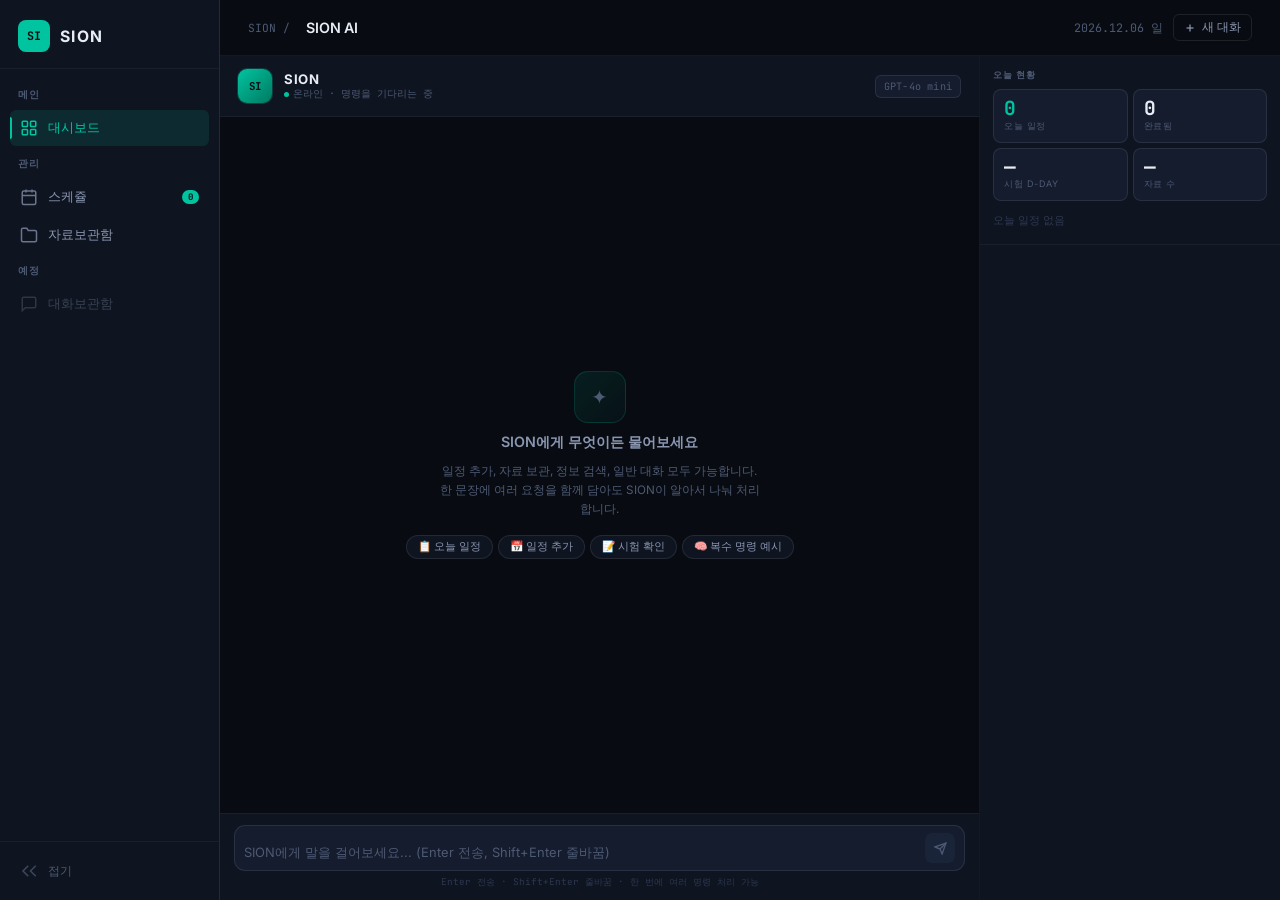
==== commit aeacd2f2: "Update index.html" ====
--- a/index.html
+++ b/index.html
@@ -14,13 +14,12 @@
 .sion-st{font-size:.66rem;color:var(--tx-3);font-family:var(--font-mono);display:flex;align-items:center;gap:4px}
 .st-dot{width:5px;height:5px;border-radius:50%;background:var(--ac);animation:blink 2s ease-in-out infinite}
 @keyframes blink{0%,100%{opacity:1}50%{opacity:.3}}
-.model-sel{margin-left:auto;background:var(--bg-float);border:1px solid var(--line-mid);border-radius:6px;color:var(--tx-2);font-size:.7rem;padding:3px 7px;cursor:pointer;outline:none;font-family:var(--font-mono)}
-.model-sel:focus{border-color:var(--ac)}
+.model-badge{margin-left:auto;background:var(--bg-float);border:1px solid var(--line-mid);border-radius:6px;color:var(--tx-3);font-size:.68rem;padding:4px 8px;font-family:var(--font-mono);letter-spacing:.02em}
 .chat-msgs{flex:1;overflow-y:auto;padding:18px;display:flex;flex-direction:column;gap:12px}
 .chat-empty{flex:1;display:flex;flex-direction:column;align-items:center;justify-content:center;gap:10px;color:var(--tx-3);text-align:center;padding:40px}
 .empty-icon{width:52px;height:52px;border-radius:14px;background:linear-gradient(135deg,rgba(0,196,160,.1),rgba(0,196,160,.03));border:1px solid rgba(0,196,160,.18);display:flex;align-items:center;justify-content:center;font-size:1.3rem}
 .empty-title{font-size:.95rem;font-weight:600;color:var(--tx-2)}
-.empty-sub{font-size:.78rem;color:var(--tx-3);line-height:1.65;max-width:300px}
+.empty-sub{font-size:.78rem;color:var(--tx-3);line-height:1.65;max-width:320px}
 .quick-cmds{display:flex;flex-wrap:wrap;gap:5px;justify-content:center;margin-top:6px}
 .qcmd{padding:4px 11px;border-radius:20px;border:1px solid var(--line-mid);background:var(--bg-raised);color:var(--tx-2);font-size:.72rem;cursor:pointer;transition:all .15s}
 .qcmd:hover{border-color:var(--ac);color:var(--ac);background:var(--ac-dim)}
@@ -30,7 +29,7 @@
 .msg-av{width:26px;height:26px;border-radius:7px;flex-shrink:0;display:flex;align-items:center;justify-content:center;font-size:.6rem;font-weight:700;font-family:var(--font-mono)}
 .msg.assistant .msg-av{background:linear-gradient(135deg,#00c4a0,#007a62);color:var(--bg-base)}
 .msg.user .msg-av{background:var(--bg-overlay);border:1px solid var(--line-mid);color:var(--tx-2)}
-.msg-body{display:flex;flex-direction:column;gap:3px}
+.msg-body{display:flex;flex-direction:column;gap:5px}
 .bubble{padding:9px 12px;border-radius:11px;font-size:.86rem;line-height:1.65;word-break:break-word}
 .msg.user .bubble{background:var(--ac);color:var(--bg-base);border-bottom-right-radius:2px}
 .msg.assistant .bubble{background:var(--bg-float);border:1px solid var(--line-mid);color:var(--tx-1);border-bottom-left-radius:2px}
@@ -40,8 +39,10 @@
 .msg.assistant .bubble li{margin:2px 0}
 .msg-time{font-size:.6rem;color:var(--tx-4);font-family:var(--font-mono);padding:0 2px}
 .msg.user .msg-time{text-align:right}
-.action-card{margin-top:5px;padding:9px 11px;background:var(--bg-raised);border:1px solid var(--line-mid);border-left:3px solid var(--ac);border-radius:8px;font-size:.77rem;color:var(--tx-2);line-height:1.5}
+.action-card{padding:9px 11px;background:var(--bg-raised);border:1px solid var(--line-mid);border-left:3px solid var(--ac);border-radius:8px;font-size:.77rem;color:var(--tx-2);line-height:1.5}
+.action-card.err{border-left-color:var(--red)}
 .action-card-title{font-size:.68rem;font-weight:700;color:var(--ac);text-transform:uppercase;letter-spacing:.08em;margin-bottom:3px;display:flex;align-items:center;gap:5px}
+.action-card.err .action-card-title{color:var(--red)}
 .typing-ind{display:flex;align-items:center;gap:4px;padding:11px 13px;background:var(--bg-float);border:1px solid var(--line-mid);border-radius:11px;border-bottom-left-radius:2px;width:fit-content}
 .tdot{width:5px;height:5px;border-radius:50%;background:var(--tx-3);animation:tdots 1.2s ease-in-out infinite}
 .tdot:nth-child(2){animation-delay:.2s}.tdot:nth-child(3){animation-delay:.4s}
@@ -58,11 +59,6 @@
 .dash-panel{overflow-y:auto;display:flex;flex-direction:column;background:var(--bg-raised)}
 .panel-sec{padding:13px 13px;border-bottom:1px solid var(--line-sub)}
 .psec-t{font-size:.6rem;font-weight:700;color:var(--tx-3);text-transform:uppercase;letter-spacing:.12em;margin-bottom:7px;display:flex;align-items:center;justify-content:space-between}
-.conv-item{padding:7px 8px;border-radius:6px;cursor:pointer;transition:background .12s;margin-bottom:2px}
-.conv-item:hover{background:var(--bg-overlay)}
-.conv-item.active{background:var(--ac-dim)}
-.conv-title{font-size:.78rem;font-weight:500;color:var(--tx-1);overflow:hidden;text-overflow:ellipsis;white-space:nowrap;margin-bottom:2px}
-.conv-meta{font-size:.62rem;color:var(--tx-3);font-family:var(--font-mono);display:flex;align-items:center;justify-content:space-between}
 .mini-stats{display:grid;grid-template-columns:1fr 1fr;gap:5px;margin-bottom:9px}
 .ms-card{padding:9px 10px;background:var(--bg-float);border-radius:8px;border:1px solid var(--line-mid);cursor:pointer;transition:border-color .12s}
 .ms-card:hover{border-color:var(--line-hi)}
@@ -143,25 +139,19 @@
               <span id="st-label">온라인 · 명령을 기다리는 중</span>
             </div>
           </div>
-          <select class="model-sel" id="model-sel">
-            <option value="llama-3.3-70b-versatile">Llama 3.3 70B</option>
-            <option value="llama-3.1-8b-instant">Llama 3.1 8B (빠름)</option>
-            <option value="meta-llama/llama-4-scout-17b-16e-instruct">Llama 4 Scout</option>
-            <option value="deepseek-r1-distill-llama-70b">DeepSeek R1 70B</option>
-          </select>
+          <span class="model-badge">GPT-4o mini</span>
         </div>
 
         <div class="chat-msgs" id="chat-msgs">
           <div class="chat-empty" id="chat-empty">
             <div class="empty-icon">✦</div>
             <div class="empty-title">SION에게 무엇이든 물어보세요</div>
-            <div class="empty-sub">일정 추가, 자료 보관, 정보 검색, 일반 대화 모두 가능합니다.<br>자연어로 입력하면 SION이 알아서 처리합니다.</div>
+            <div class="empty-sub">일정 추가, 자료 보관, 정보 검색, 일반 대화 모두 가능합니다.<br>한 문장에 여러 요청을 함께 담아도 SION이 알아서 나눠 처리합니다.</div>
             <div class="quick-cmds">
               <button class="qcmd" data-cmd="오늘 일정 알려줘">📋 오늘 일정</button>
               <button class="qcmd" data-cmd="내일 오후 2시에 수학 시험 일정 추가해줘">📅 일정 추가</button>
               <button class="qcmd" data-cmd="이번 주 시험이 있어?">📝 시험 확인</button>
-              <button class="qcmd" data-cmd="최근 자료 뭐가 있어?">📁 자료 확인</button>
-              <button class="qcmd" data-cmd="파이썬 딕셔너리란 키-값 쌍으로 데이터를 저장하는 자료구조야, 이걸 자료로 저장해줘">💾 자료 저장</button>
+              <button class="qcmd" data-cmd="내일 오후 2시 수학 시험 일정 추가하고, 파이썬 딕셔너리 개념도 자료로 저장해줘">🧠 복수 명령 예시</button>
             </div>
           </div>
         </div>
@@ -173,26 +163,14 @@
               <svg width="13" height="13" viewBox="0 0 24 24" fill="none" stroke="currentColor" stroke-width="2.5"><line x1="22" y1="2" x2="11" y2="13"/><polygon points="22 2 15 22 11 13 2 9 22 2"/></svg>
             </button>
           </div>
-          <div class="chat-hint">Enter 전송 · Shift+Enter 줄바꿈 · 일정 추가 / 자료 저장 명령 지원</div>
+          <div class="chat-hint">Enter 전송 · Shift+Enter 줄바꿈 · 한 번에 여러 명령 처리 가능</div>
         </div>
       </div>
 
       <!-- 오른쪽 대시 -->
       <div class="dash-panel">
         <div class="panel-sec">
-          <div class="psec-t">
-            <span>최근 대화</span>
-            <span id="conv-total" style="color:var(--tx-3)">0건</span>
-          </div>
-          <div id="conv-list">
-            <div class="skeleton" style="height:42px;margin-bottom:4px"></div>
-            <div class="skeleton" style="height:42px;margin-bottom:4px"></div>
-            <div class="skeleton" style="height:42px"></div>
-          </div>
-        </div>
-
-        <div class="panel-sec">
-          <div class="psec-t">오늘 현황</div>
+          <div class="psec-t"><span>오늘 현황</span></div>
           <div class="mini-stats">
             <div class="ms-card" onclick="location.href='schedule.html'">
               <div class="ms-n ac" id="ms-today">—</div>
@@ -223,98 +201,133 @@
 <script>
 SION.ui.initSidebar();
 
-const GROQ_KEY = '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';
-const GROQ_URL = 'https://api.groq.com/openai/v1/chat/completions';
+/* ⚠️ API 키가 프론트엔드에 노출됩니다. 실제 서비스로 확장 시
+   서버리스 함수(Edge Function 등) 뒤로 옮기는 걸 권장합니다. */
+const OPENAI_KEY = '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';
+const OPENAI_URL = 'https://api.openai.com/v1/chat/completions';
+const MODEL = 'gpt-4o-mini';
+
 const PAD = SION.util.pad;
 const DAYS = ['일','월','화','수','목','금','토'];
 
-let msgs = [];
-let convId = null;
+let msgs = [];       // 이번 세션 대화 컨텍스트 (영구 저장 안 함)
 let todayData = [];
 let thinking = false;
 
-// 날짜
 const now = new Date();
 document.getElementById('topbar-date').textContent =
   `${now.getFullYear()}.${PAD(now.getMonth()+1)}.${PAD(now.getDate())} ${DAYS[now.getDay()]}`;
 
-// 시스템 프롬프트
+// ── 함수 호출(툴) 정의 — 새 스키마(schedules / vault_items) 기준 ──
+const TOOLS = [
+  {
+    type: 'function',
+    function: {
+      name: 'add_schedule',
+      description: '일정(과제, 수행평가, 시험, 약속, 기타)을 schedules 테이블에 추가한다.',
+      parameters: {
+        type: 'object',
+        properties: {
+          title:    { type: 'string', description: '일정 제목' },
+          due_at:   { type: 'string', description: 'ISO 8601 형식 날짜/시간, 예: 2026-08-05T14:00:00' },
+          category: { type: 'string', enum: ['과제','수행','시험','약속','기타'] },
+          content:  { type: 'string', description: '상세 내용 (선택)' },
+          location: { type: 'string', description: '장소/링크 등 부가 정보 (선택)' },
+          tags:     { type: 'array', items: { type: 'string' }, description: '태그 (선택)' }
+        },
+        required: ['title','due_at']
+      }
+    }
+  },
+  {
+    type: 'function',
+    function: {
+      name: 'add_vault',
+      description: '정보/지식/메모를 vault_items 테이블(자료보관함)에 저장한다.',
+      parameters: {
+        type: 'object',
+        properties: {
+          title:    { type: 'string', description: '자료 제목' },
+          content:  { type: 'string', description: '자료 전체 내용' },
+          category: { type: 'string', description: '카테고리 (선택)' },
+          tags:     { type: 'array', items: { type: 'string' }, description: '태그 (선택)' }
+        },
+        required: ['title','content']
+      }
+    }
+  }
+];
+
 function sysprompt() {
   const n = new Date();
   const dt = `${n.getFullYear()}년 ${n.getMonth()+1}월 ${n.getDate()}일 ${DAYS[n.getDay()]}요일 ${PAD(n.getHours())}:${PAD(n.getMinutes())}`;
-  const sched = JSON.stringify(todayData.map(d=>({이름:d.s_name,시간:d.s_date?.slice(0,16),카테고리:d.s_category,완료:d.s_end})));
-  return `당신은 SION이라는 개인 AI 비서입니다. 현재: ${dt}.
-
-가능한 작업:
-1. 일반 대화/질문 답변
-2. 일정 추가 (schedule DB)
-3. 자료 보관 (vault DB)
-
-규칙:
-- 일정 추가 요청 시 반드시 순수 JSON만 출력: {"action":"add_schedule","s_name":"이름","s_date":"YYYY-MM-DDTHH:mm:00","s_category":"과제|수행|시험|약속|기타","s_content":"내용","s_keywords":["키워드"]}
-- 자료 추가 요청 시 반드시 순수 JSON만 출력: {"action":"add_vault","v_title":"제목","v_content":"전체내용","v_category":"카테고리","v_tags":["태그"]}
-- 그 외는 자연스러운 한국어 마크다운 사용
-- JSON과 텍스트를 절대 혼합하지 말 것
-- 날짜/시간이 불명확하면 오늘 또는 내일 적절히 추론할 것
+  const sched = JSON.stringify(todayData.map(d=>({이름:d.title,시간:d.due_at?.slice(0,16),카테고리:d.category,완료:d.is_done})));
+  return `당신은 SION이라는 개인 AI 비서입니다. 현재 시각: ${dt}.
+
+- 일정 추가 요청이 있으면 add_schedule 함수를 호출하세요.
+- 정보/지식/메모 저장 요청이 있으면 add_vault 함수를 호출하세요.
+- 한 메시지에 여러 요청이 섞여 있으면 필요한 함수를 각각 병렬로 호출하세요 (한 번에 여러 개 호출 가능).
+- 날짜/시간이 불명확하면 오늘 또는 내일 기준으로 자연스럽게 추론하세요.
+- 함수 호출이 필요 없는 일반 질문/대화는 자연스러운 한국어 마크다운으로 답하세요.
+- 함수를 호출한 뒤에는 결과를 바탕으로 짧고 친근하게 한 줄 요약해주세요.
 
 오늘 일정: ${sched}`;
 }
 
-// Groq 호출
-async function callGroq(conversation) {
-  const model = document.getElementById('model-sel').value;
-  const r = await fetch(GROQ_URL, {
+async function callOpenAI(conversation, useTools) {
+  const body = {
+    model: MODEL,
+    messages: [{ role:'system', content: sysprompt() }, ...conversation],
+    temperature: 0.7,
+  };
+  if (useTools) {
+    body.tools = TOOLS;
+    body.tool_choice = 'auto';
+    body.parallel_tool_calls = true;
+  }
+  const r = await fetch(OPENAI_URL, {
     method: 'POST',
-    headers: { 'Authorization': `Bearer ${GROQ_KEY}`, 'Content-Type': 'application/json' },
-    body: JSON.stringify({
-      model,
-      messages: [{ role:'system', content:sysprompt() }, ...conversation],
-      max_tokens: 1200,
-      temperature: 0.7,
-    })
+    headers: { 'Authorization': `Bearer ${OPENAI_KEY}`, 'Content-Type': 'application/json' },
+    body: JSON.stringify(body)
   });
-  if (!r.ok) { const e = await r.json(); throw new Error(e.error?.message || `API 오류 ${r.status}`); }
+  if (!r.ok) {
+    const e = await r.json().catch(()=>({}));
+    throw new Error(e.error?.message || `API 오류 ${r.status}`);
+  }
   const d = await r.json();
-  return d.choices[0].message.content;
-}
-
-// 응답 처리
-async function processReply(raw) {
-  const t = raw.trim();
-  // JSON 추출
-  let js = null;
-  const m1 = t.match(/```(?:json)?\s*([\s\S]*?)```/);
-  const m2 = t.match(/^\{[\s\S]*\}$/);
-  if (m1) js = m1[1].trim();
-  else if (m2) js = t;
-
-  if (js) {
-    try {
-      const a = JSON.parse(js);
-      if (a.action === 'add_schedule') return execSched(a);
-      if (a.action === 'add_vault')    return execVault(a);
-    } catch(e) {}
-  }
-  return { type:'text', content:raw };
+  return d.choices[0].message;
 }
 
 async function execSched(a) {
   try {
-    const body = { s_name:a.s_name, s_date:a.s_date?new Date(a.s_date).toISOString():null, s_category:a.s_category||'기타', s_content:a.s_content||null, s_keywords:a.s_keywords?.length?a.s_keywords:null, s_end:false };
-    await SION.db.insert('schedule', body);
+    const body = {
+      title: a.title,
+      due_at: a.due_at ? new Date(a.due_at).toISOString() : null,
+      category: a.category || '기타',
+      content: a.content || null,
+      location: a.location || null,
+      tags: a.tags?.length ? a.tags : null,
+      is_done: false
+    };
+    await SION.db.insert('schedules', body);
     await loadToday();
-    return { type:'action_ok', at:'schedule', content:`✅ 일정이 추가됐어요`, detail:`**${a.s_name}** · ${a.s_category||'기타'} · ${a.s_date?a.s_date.slice(0,16).replace('T',' '):'시간 미정'}` };
+    return { type:'action_ok', at:'schedule', content:`✅ 일정이 추가됐어요`, detail:`**${a.title}** · ${a.category||'기타'} · ${a.due_at?a.due_at.slice(0,16).replace('T',' '):'시간 미정'}` };
   } catch(e) { return { type:'action_err', content:`일정 추가 실패: ${e.message}` }; }
 }
 
 async function execVault(a) {
   try {
-    await SION.db.insert('vault', { v_title:a.v_title, v_content:a.v_content||null, v_category:a.v_category||'기타', v_tags:a.v_tags?.length?a.v_tags:null, v_is_pinned:false });
-    return { type:'action_ok', at:'vault', content:`✅ 자료가 보관됐어요`, detail:`**${a.v_title}** · ${a.v_category||'기타'}` };
+    await SION.db.insert('vault_items', {
+      title: a.title,
+      content: a.content || null,
+      category: a.category || '기타',
+      tags: a.tags?.length ? a.tags : null,
+      is_pinned: false
+    });
+    return { type:'action_ok', at:'vault', content:`✅ 자료가 보관됐어요`, detail:`**${a.title}** · ${a.category||'기타'}` };
   } catch(e) { return { type:'action_err', content:`자료 저장 실패: ${e.message}` }; }
 }
 
-// 마크다운 변환
 function md(s) {
   if (!s) return '';
   return s.replace(/&/g,'&amp;').replace(/</g,'&lt;').replace(/>/g,'&gt;')
@@ -325,8 +338,7 @@
     .replace(/\n/g,'<br>');
 }
 
-// 메시지 추가
-function addMsg(role, result, t) {
+function addMsg(role, payload, t) {
   const el = document.getElementById('chat-msgs');
   document.getElementById('chat-empty')?.remove();
 
@@ -335,126 +347,100 @@
   const av = `<div class="msg-av">${role==='assistant'?'SI':'ME'}</div>`;
 
   let bub = '';
-  if (typeof result === 'string') {
-    bub = `<div class="bubble">${SION.util.esc(result).replace(/\n/g,'<br>')}</div>`;
-  } else if (result.type === 'text') {
-    bub = `<div class="bubble">${md(result.content)}</div>`;
-  } else if (result.type === 'action_ok') {
-    const ico = result.at==='schedule'?'📅':'📁';
-    const lbl = result.at==='schedule'?'일정 추가됨':'자료 저장됨';
-    bub = `<div class="bubble">${md(result.content)}</div>
-      <div class="action-card"><div class="action-card-title">${ico} ${lbl}</div><div>${md(result.detail)}</div></div>`;
+  if (role === 'user') {
+    bub = `<div class="bubble">${SION.util.esc(payload)}</div>`;
   } else {
-    bub = `<div class="bubble" style="color:var(--red)">${SION.util.esc(result.content)}</div>`;
+    const text = payload.text;
+    const actions = payload.actions || [];
+    if (text) bub += `<div class="bubble">${md(text)}</div>`;
+    actions.forEach(a => {
+      if (a.type === 'action_ok') {
+        const ico = a.at==='schedule' ? '📅' : '📁';
+        const lbl = a.at==='schedule' ? '일정 추가됨' : '자료 저장됨';
+        bub += `<div class="action-card"><div class="action-card-title">${ico} ${lbl}</div><div>${md(a.detail)}</div></div>`;
+      } else {
+        bub += `<div class="action-card err"><div class="action-card-title">⚠ 오류</div><div>${md(a.content)}</div></div>`;
+      }
+    });
+    if (!text && !actions.length) bub = `<div class="bubble" style="color:var(--tx-3)">(응답 없음)</div>`;
   }
 
   const time = `<div class="msg-time">${t}</div>`;
-  w.innerHTML = role==='user'
-    ? `${av}<div class="msg-body">${bub}${time}</div>`
-    : `${av}<div class="msg-body">${bub}${time}</div>`;
+  w.innerHTML = `${av}<div class="msg-body">${bub}${time}</div>`;
   el.appendChild(w);
   el.scrollTop = el.scrollHeight;
 }
 
 function showTyping() {
-  document.getElementById('chat-msgs')?.querySelector('#chat-empty')?.remove();
   const el = document.getElementById('chat-msgs');
+  document.getElementById('chat-empty')?.remove();
   const w = document.createElement('div');
   w.className = 'msg assistant'; w.id = 'typing-w';
   w.innerHTML = `<div class="msg-av">SI</div><div class="typing-ind"><div class="tdot"></div><div class="tdot"></div><div class="tdot"></div></div>`;
   el.appendChild(w); el.scrollTop = el.scrollHeight;
 }
 function hideTyping() { document.getElementById('typing-w')?.remove(); }
-
-// 전송
+function nowTime() { const d=new Date(); return `${PAD(d.getHours())}:${PAD(d.getMinutes())}`; }
+
 async function send(text) {
   if (!text.trim() || thinking) return;
   thinking = true;
-  const t = `${PAD(new Date().getHours())}:${PAD(new Date().getMinutes())}`;
   const sendBtn = document.getElementById('send-btn');
   const ta = document.getElementById('chat-ta');
   sendBtn.disabled = true; ta.value = ''; ta.style.height = 'auto'; updateBtn();
 
-  addMsg('user', text, t);
+  addMsg('user', text, nowTime());
   msgs.push({ role:'user', content:text });
   showTyping();
   document.getElementById('st-label').textContent = '생각하는 중...';
 
   try {
-    const raw = await callGroq(msgs);
-    hideTyping();
-    const result = await processReply(raw);
-    const t2 = `${PAD(new Date().getHours())}:${PAD(new Date().getMinutes())}`;
-    addMsg('assistant', result, t2);
-
-    const aiText = result.type==='text' ? raw : (result.content + (result.detail?' · '+result.detail:''));
-    msgs.push({ role:'assistant', content:aiText });
-
-    if (result.type==='action_ok') { renderMiniSched(); loadStats(); }
-
-    await saveConv(text, aiText);
+    const msg = await callOpenAI(msgs, true);
+    let actionResults = [];
+
+    if (msg.tool_calls?.length) {
+      msgs.push({ role:'assistant', content: msg.content || null, tool_calls: msg.tool_calls });
+
+      for (const tc of msg.tool_calls) {
+        let args = {};
+        try { args = JSON.parse(tc.function.arguments || '{}'); } catch(e) {}
+        let result;
+        if (tc.function.name === 'add_schedule') result = await execSched(args);
+        else if (tc.function.name === 'add_vault') result = await execVault(args);
+        else result = { type:'action_err', content:'알 수 없는 요청이에요.' };
+
+        actionResults.push(result);
+        msgs.push({ role:'tool', tool_call_id: tc.id, content: JSON.stringify(result) });
+      }
+
+      const finalMsg = await callOpenAI(msgs, false);
+      const finalText = finalMsg.content || (actionResults.every(r=>r.type==='action_ok') ? '요청하신 작업을 모두 완료했어요.' : '일부 작업에서 문제가 있었어요.');
+      msgs.push({ role:'assistant', content: finalText });
+
+      hideTyping();
+      addMsg('assistant', { text: finalText, actions: actionResults }, nowTime());
+
+      if (actionResults.some(r=>r.type==='action_ok')) { renderMiniSched(); loadStats(); }
+    } else {
+      msgs.push({ role:'assistant', content: msg.content });
+      hideTyping();
+      addMsg('assistant', { text: msg.content, actions: [] }, nowTime());
+    }
+
     document.getElementById('st-label').textContent = '온라인 · 명령을 기다리는 중';
   } catch(e) {
     hideTyping();
-    addMsg('assistant', { type:'action_err', content:`오류: ${e.message}` }, t);
+    addMsg('assistant', { text:null, actions:[{type:'action_err', content:`오류: ${e.message}`}] }, nowTime());
     document.getElementById('st-label').textContent = '오류 발생';
     SION.ui.toast(e.message, 'error');
   }
   thinking = false; sendBtn.disabled = false; ta.focus();
 }
 
-// 대화 저장
-async function saveConv(userMsg, aiMsg) {
-  try {
-    const title = userMsg.slice(0,40)+(userMsg.length>40?'...':'');
-    if (convId) {
-      await SION.db.update('conversation', `id=eq.${convId}`, { c_messages:msgs, c_title:title });
-    } else {
-      const res = await SION.db.insert('conversation', { c_title:title, c_messages:msgs, c_model:document.getElementById('model-sel').value, c_tokens:0 });
-      const item = Array.isArray(res)?res[0]:res;
-      if (item) convId = item.id;
-    }
-    loadConvs();
-  } catch(e) { console.warn('저장 실패:', e.message); }
-}
-
-// 대화 목록
-async function loadConvs() {
-  try {
-    const convs = await SION.db.select('conversation','order=updated_at.desc&limit=12');
-    document.getElementById('conv-total').textContent = `${convs.length}건`;
-    const el = document.getElementById('conv-list');
-    if (!convs.length) { el.innerHTML = `<div style="font-size:.76rem;color:var(--tx-4);padding:5px 0">대화 기록이 없습니다</div>`; return; }
-    el.innerHTML = convs.map(c => {
-      const d = new Date(c.updated_at);
-      const tl = `${PAD(d.getMonth()+1)}/${PAD(d.getDate())} ${PAD(d.getHours())}:${PAD(d.getMinutes())}`;
-      const cnt = Array.isArray(c.c_messages)?Math.floor(c.c_messages.length/2):0;
-      return `<div class="conv-item ${c.id===convId?'active':''}" data-id="${c.id}" data-msgs='${JSON.stringify(c.c_messages||[])}'>
-        <div class="conv-title">${SION.util.esc(c.c_title||'대화')}</div>
-        <div class="conv-meta"><span>${tl}</span><span>${cnt}턴</span></div>
-      </div>`;
-    }).join('');
-    el.querySelectorAll('.conv-item').forEach(item => {
-      item.addEventListener('click', () => {
-        const id = item.dataset.id;
-        const m = JSON.parse(item.dataset.msgs||'[]');
-        convId = id; msgs = m;
-        const el2 = document.getElementById('chat-msgs');
-        el2.innerHTML = '';
-        m.forEach(msg => {
-          addMsg(msg.role, msg.role==='user'?msg.content:{type:'text',content:msg.content}, '—');
-        });
-        document.querySelectorAll('.conv-item').forEach(c=>c.classList.toggle('active',c.dataset.id===id));
-      });
-    });
-  } catch(e) {}
-}
-
-// 오늘 일정 로드
 async function loadToday() {
   const s=new Date();s.setHours(0,0,0,0);
   const e=new Date();e.setHours(23,59,59,999);
-  try { todayData = await SION.db.select('schedule',`s_date=gte.${SION.date.toISO(s)}&s_date=lte.${SION.date.toISO(e)}&order=s_date.asc&limit=8`); }
+  try { todayData = await SION.db.select('schedules',`due_at=gte.${SION.date.toISO(s)}&due_at=lte.${SION.date.toISO(e)}&order=due_at.asc&limit=8`); }
   catch(err) { todayData = []; }
 }
 
@@ -462,12 +448,12 @@
   const el = document.getElementById('mini-sched');
   if (!todayData.length) { el.innerHTML = `<div style="font-size:.74rem;color:var(--tx-4);padding:3px 0">오늘 일정 없음</div>`; return; }
   el.innerHTML = todayData.map(item => `
-    <div class="msched-item ${item.s_end?'done':''}" data-id="${item.id}">
-      <div class="mchk ${item.s_end?'done':''}" data-id="${item.id}">
-        ${item.s_end?`<svg width="7" height="7" viewBox="0 0 12 12"><polyline points="2,6 5,9 10,3" stroke="white" stroke-width="2.5" fill="none" stroke-linecap="round"/></svg>`:''}
+    <div class="msched-item ${item.is_done?'done':''}" data-id="${item.id}">
+      <div class="mchk ${item.is_done?'done':''}" data-id="${item.id}">
+        ${item.is_done?`<svg width="7" height="7" viewBox="0 0 12 12"><polyline points="2,6 5,9 10,3" stroke="white" stroke-width="2.5" fill="none" stroke-linecap="round"/></svg>`:''}
       </div>
-      <span class="msched-name">${SION.util.esc(item.s_name)}</span>
-      <span class="msched-t">${SION.date.fmtDateTime(item.s_date)}</span>
+      <span class="msched-name">${SION.util.esc(item.title)}</span>
+      <span class="msched-t">${SION.date.fmtDateTime(item.due_at)}</span>
     </div>`).join('');
   el.querySelectorAll('.mchk').forEach(btn => {
     btn.addEventListener('click', async e => {
@@ -476,12 +462,12 @@
       const item = todayData.find(d=>String(d.id)===id);
       if (!item) return;
       try {
-        await SION.db.update('schedule',`id=eq.${id}`,{s_end:!item.s_end});
-        item.s_end=!item.s_end;
-        btn.closest('.msched-item').classList.toggle('done',item.s_end);
-        btn.classList.toggle('done',item.s_end);
-        btn.innerHTML=item.s_end?`<svg width="7" height="7" viewBox="0 0 12 12"><polyline points="2,6 5,9 10,3" stroke="white" stroke-width="2.5" fill="none" stroke-linecap="round"/></svg>`:'';
-        loadStats(); SION.ui.toast(item.s_end?'완료':'미완료로 변경','success');
+        await SION.db.update('schedules',`id=eq.${id}`,{is_done:!item.is_done});
+        item.is_done=!item.is_done;
+        btn.closest('.msched-item').classList.toggle('done',item.is_done);
+        btn.classList.toggle('done',item.is_done);
+        btn.innerHTML=item.is_done?`<svg width="7" height="7" viewBox="0 0 12 12"><polyline points="2,6 5,9 10,3" stroke="white" stroke-width="2.5" fill="none" stroke-linecap="round"/></svg>`:'';
+        loadStats(); SION.ui.toast(item.is_done?'완료':'미완료로 변경','success');
       } catch(err) { SION.ui.toast('오류','error'); }
     });
   });
@@ -489,14 +475,14 @@
 
 async function loadStats() {
   document.getElementById('ms-today').textContent = todayData.length;
-  document.getElementById('ms-done').textContent  = todayData.filter(d=>d.s_end).length;
+  document.getElementById('ms-done').textContent  = todayData.filter(d=>d.is_done).length;
   try {
     const n=new Date();n.setHours(0,0,0,0);
-    const ex=await SION.db.select('schedule',`s_category=eq.시험&s_end=eq.false&s_date=gte.${SION.date.toISO(n)}&order=s_date.asc&limit=1`);
-    document.getElementById('ms-exam').textContent=ex.length?`D-${Math.round((new Date(ex[0].s_date)-n)/86400000)}`:'—';
+    const ex=await SION.db.select('schedules',`category=eq.시험&is_done=eq.false&due_at=gte.${SION.date.toISO(n)}&order=due_at.asc&limit=1`);
+    document.getElementById('ms-exam').textContent=ex.length?`D-${Math.round((new Date(ex[0].due_at)-n)/86400000)}`:'—';
   }catch(e){}
-  try{const v=await SION.db.select('vault','select=id&limit=500');document.getElementById('ms-vault').textContent=v.length;}catch(e){}
-  const nb=document.getElementById('nb-sched');if(nb)nb.textContent=todayData.filter(d=>!d.s_end).length;
+  try{const v=await SION.db.select('vault_items','select=id&limit=500');document.getElementById('ms-vault').textContent=v.length;}catch(e){}
+  const nb=document.getElementById('nb-sched');if(nb)nb.textContent=todayData.filter(d=>!d.is_done).length;
 }
 
 function updateBtn() {
@@ -511,28 +497,26 @@
 document.getElementById('send-btn').addEventListener('click',()=>{const v=document.getElementById('chat-ta').value.trim();if(v)send(v);});
 document.querySelectorAll('.qcmd').forEach(b=>b.addEventListener('click',()=>send(b.dataset.cmd)));
 document.getElementById('btn-new-chat').addEventListener('click',()=>{
-  msgs=[];convId=null;
+  msgs=[];
   const el=document.getElementById('chat-msgs');
   el.innerHTML=`<div class="chat-empty" id="chat-empty">
     <div class="empty-icon">✦</div>
     <div class="empty-title">SION에게 무엇이든 물어보세요</div>
-    <div class="empty-sub">일정 추가, 자료 보관, 정보 검색, 일반 대화 모두 가능합니다.</div>
+    <div class="empty-sub">일정 추가, 자료 보관, 정보 검색, 일반 대화 모두 가능합니다.<br>한 문장에 여러 요청을 함께 담아도 SION이 알아서 나눠 처리합니다.</div>
     <div class="quick-cmds">
       <button class="qcmd" data-cmd="오늘 일정 알려줘">📋 오늘 일정</button>
       <button class="qcmd" data-cmd="내일 오후 2시에 수학 시험 일정 추가해줘">📅 일정 추가</button>
       <button class="qcmd" data-cmd="이번 주 시험이 있어?">📝 시험 확인</button>
-      <button class="qcmd" data-cmd="최근 자료 뭐가 있어?">📁 자료 확인</button>
+      <button class="qcmd" data-cmd="내일 오후 2시 수학 시험 일정 추가하고, 파이썬 딕셔너리 개념도 자료로 저장해줘">🧠 복수 명령 예시</button>
     </div>
   </div>`;
   el.querySelectorAll('.qcmd').forEach(b=>b.addEventListener('click',()=>send(b.dataset.cmd)));
-  document.querySelectorAll('.conv-item').forEach(c=>c.classList.remove('active'));
 });
 
 (async()=>{
   await loadToday();
   renderMiniSched();
   await loadStats();
-  await loadConvs();
 })();
 </script>
 </body>
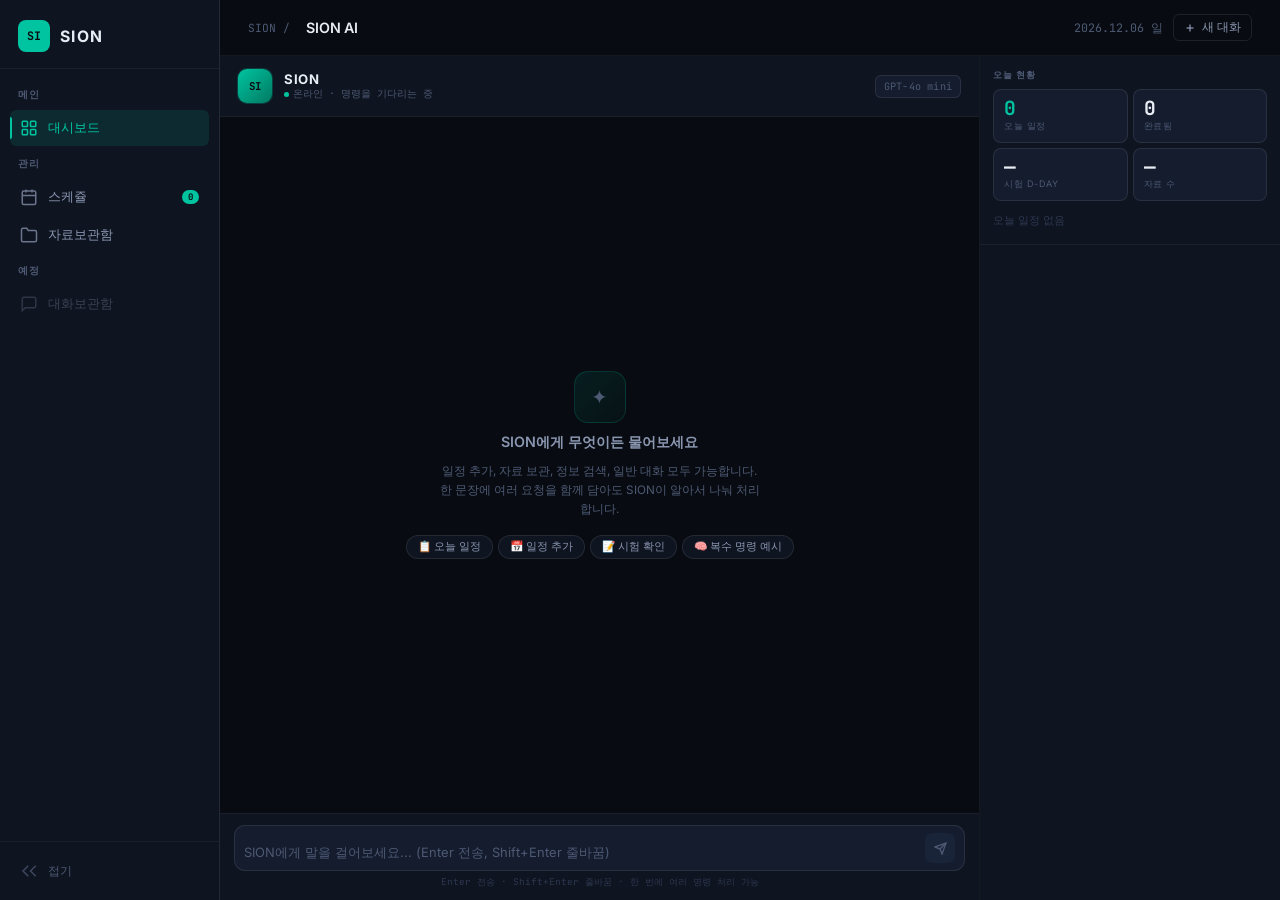
==== commit 2d36f04c: "Update index.html" ====
--- a/index.html
+++ b/index.html
@@ -201,10 +201,11 @@
 <script>
 SION.ui.initSidebar();
 
-/* ⚠️ API 키가 프론트엔드에 노출됩니다. 실제 서비스로 확장 시
-   서버리스 함수(Edge Function 등) 뒤로 옮기는 걸 권장합니다. */
-const OPENAI_KEY = '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';
-const OPENAI_URL = 'https://api.openai.com/v1/chat/completions';
+/* OpenAI를 브라우저에서 직접 호출하면 CORS에 막혀서 요청 자체가 안 나감.
+   그래서 Supabase Edge Function을 중계 서버로 두고, 여기서는 그 함수만 호출함.
+   → OpenAI 키는 이제 여기(클라이언트)에 존재하지 않고 Edge Function 시크릿에만 있음.
+   ⚠️ 아래 프로젝트 ref는 실제 Supabase 프로젝트에 맞게 확인해서 넣어야 함 (sion.js의 SB_URL과 동일한 프로젝트). */
+const EDGE_FN_URL = 'https://cszwasbxeczeocmdifqj.supabase.co/functions/v1/openai-chat';
 const MODEL = 'gpt-4o-mini';
 
 const PAD = SION.util.pad;
@@ -285,16 +286,16 @@
     body.tool_choice = 'auto';
     body.parallel_tool_calls = true;
   }
-  const r = await fetch(OPENAI_URL, {
+  // OpenAI를 직접 부르지 않고 Edge Function(EDGE_FN_URL)을 통해 대신 호출
+  const r = await fetch(EDGE_FN_URL, {
     method: 'POST',
-    headers: { 'Authorization': `Bearer ${OPENAI_KEY}`, 'Content-Type': 'application/json' },
+    headers: { 'Content-Type': 'application/json' },
     body: JSON.stringify(body)
   });
-  if (!r.ok) {
-    const e = await r.json().catch(()=>({}));
-    throw new Error(e.error?.message || `API 오류 ${r.status}`);
+  const d = await r.json().catch(()=>({}));
+  if (!r.ok || d.error) {
+    throw new Error(d.error?.message || `API 오류 ${r.status}`);
   }
-  const d = await r.json();
   return d.choices[0].message;
 }
 
--- a/sion.css
+++ b/sion.css
@@ -7,46 +7,38 @@
 
 /* ── 토큰 ─────────────────────────────────── */
 :root {
-  /* 배경 계층 */
   --bg-base:    #080c12;
   --bg-raised:  #0e1420;
   --bg-float:   #141c2e;
   --bg-overlay: #1a2438;
 
-  /* 테두리 */
   --line-sub:   rgba(255,255,255,0.05);
   --line-mid:   rgba(255,255,255,0.09);
   --line-hi:    rgba(255,255,255,0.16);
 
-  /* 텍스트 */
   --tx-1: #e8edf5;
   --tx-2: #8a96b0;
   --tx-3: #4e5a74;
   --tx-4: #2e3850;
 
-  /* 액센트 — 시안 */
   --ac:       #00c4a0;
   --ac-dim:   rgba(0,196,160,0.12);
   --ac-glow:  rgba(0,196,160,0.25);
   --ac-soft:  rgba(0,196,160,0.06);
 
-  /* 카테고리 컬러 */
   --c-과제:  #60a5fa;
   --c-수행:  #a78bfa;
   --c-시험:  #f87171;
   --c-약속:  #34d399;
   --c-기타:  #94a3b8;
 
-  /* 상태 */
   --red:    #f87171;
   --yellow: #fbbf24;
   --green:  #34d399;
 
-  /* 타이포 */
   --font-sans: 'Inter', system-ui, sans-serif;
   --font-mono: 'JetBrains Mono', monospace;
 
-  /* 크기 */
   --nav-w:    220px;
   --nav-w-sm: 60px;
   --radius:   10px;
@@ -54,7 +46,6 @@
   --shadow:   0 4px 24px rgba(0,0,0,0.5);
 }
 
-/* ── 리셋 ─────────────────────────────────── */
 *, *::before, *::after { box-sizing: border-box; margin: 0; padding: 0; }
 html { font-size: 15px; -webkit-font-smoothing: antialiased; }
 body {
@@ -72,13 +63,11 @@
 ::-webkit-scrollbar-track { background: transparent; }
 ::-webkit-scrollbar-thumb { background: var(--line-hi); border-radius: 3px; }
 
-/* ── 레이아웃 — 사이드바 + 콘텐츠 ─────────── */
 .app {
   display: flex;
   min-height: 100vh;
 }
 
-/* ── 사이드바 ─────────────────────────────── */
 .sidebar {
   width: var(--nav-w);
   flex-shrink: 0;
@@ -93,7 +82,6 @@
 }
 .sidebar.collapsed { width: var(--nav-w-sm); }
 
-/* 브랜드 */
 .sidebar-brand {
   padding: 20px 18px 16px;
   border-bottom: 1px solid var(--line-sub);
@@ -125,7 +113,6 @@
 }
 .sidebar.collapsed .brand-name { opacity: 0; width: 0; }
 
-/* 네비 */
 .sidebar-nav {
   flex: 1;
   padding: 10px 10px;
@@ -198,7 +185,6 @@
 }
 .sidebar.collapsed .nav-badge { opacity: 0; }
 
-/* 사이드바 하단 */
 .sidebar-footer {
   padding: 12px 10px;
   border-top: 1px solid var(--line-sub);
@@ -219,7 +205,6 @@
 .sidebar.collapsed .toggle-ico { transform: scaleX(-1); }
 .sidebar.collapsed .sidebar-toggle span:last-child { opacity: 0; width: 0; overflow: hidden; }
 
-/* ── 메인 콘텐츠 영역 ─────────────────────── */
 .content {
   flex: 1;
   margin-left: var(--nav-w);
@@ -230,7 +215,6 @@
 }
 .content.expanded { margin-left: var(--nav-w-sm); }
 
-/* 상단 바 */
 .topbar {
   height: 56px;
   border-bottom: 1px solid var(--line-sub);
@@ -261,7 +245,6 @@
   gap: 10px;
 }
 
-/* 페이지 본문 */
 .page {
   flex: 1;
   padding: 28px;
@@ -269,9 +252,6 @@
   width: 100%;
 }
 
-/* ── 공통 컴포넌트 ────────────────────────── */
-
-/* 버튼 */
 .btn {
   display: inline-flex;
   align-items: center;
@@ -314,7 +294,6 @@
 }
 .btn-icon:hover { background: var(--bg-overlay); color: var(--tx-1); }
 
-/* 카드 */
 .card {
   background: var(--bg-raised);
   border: 1px solid var(--line-mid);
@@ -336,7 +315,6 @@
   letter-spacing: 0.08em;
 }
 
-/* 뱃지 */
 .badge {
   display: inline-flex;
   align-items: center;
@@ -353,7 +331,6 @@
 .badge-약속 { background: rgba(52,211,153,0.12);  color: var(--c-약속); }
 .badge-기타 { background: rgba(148,163,184,0.1);  color: var(--c-기타); }
 
-/* 인풋 */
 .input {
   width: 100%;
   background: var(--bg-float);
@@ -381,13 +358,10 @@
 }
 .form-group { display: flex; flex-direction: column; gap: 5px; }
 
-/* 선택 */
 select.input { appearance: none; cursor: pointer; }
 
-/* 텍스트에리어 */
 textarea.input { resize: vertical; min-height: 80px; line-height: 1.6; }
 
-/* 체크박스 */
 .checkbox-wrap {
   display: flex;
   align-items: center;
@@ -409,7 +383,6 @@
   border-color: var(--ac);
 }
 
-/* 드롭다운 */
 .dropdown {
   position: relative;
   display: inline-block;
@@ -447,7 +420,6 @@
 .dropdown-item.danger:hover { background: rgba(248,113,113,0.08); }
 .dropdown-divider { height: 1px; background: var(--line-sub); margin: 4px 0; }
 
-/* 모달 */
 .modal-backdrop {
   position: fixed;
   inset: 0;
@@ -497,7 +469,6 @@
   justify-content: flex-end;
 }
 
-/* 알림 토스트 */
 #toast-container {
   position: fixed;
   bottom: 24px;
@@ -529,7 +500,6 @@
   to   { opacity:1; transform: translateX(0); }
 }
 
-/* 빈 상태 */
 .empty-state {
   display: flex;
   flex-direction: column;
@@ -544,7 +514,6 @@
 .empty-state-text { font-size: 0.85rem; }
 .empty-state-sub  { font-size: 0.78rem; color: var(--tx-4); }
 
-/* 스켈레톤 */
 .skeleton {
   background: linear-gradient(90deg, var(--bg-float) 25%, var(--bg-overlay) 50%, var(--bg-float) 75%);
   background-size: 200% 100%;
@@ -556,14 +525,12 @@
   100% { background-position: -200% 0; }
 }
 
-/* 구분선 */
 .divider {
   height: 1px;
   background: var(--line-sub);
   margin: 16px 0;
 }
 
-/* 태그 인풋 */
 .tag-list {
   display: flex;
   flex-wrap: wrap;
@@ -590,7 +557,6 @@
 }
 .tag-remove:hover { opacity: 1; color: var(--red); }
 
-/* ── 모바일 ────────────────────────────────── */
 @media (max-width: 768px) {
   :root { --nav-w: 100%; }
   .sidebar {
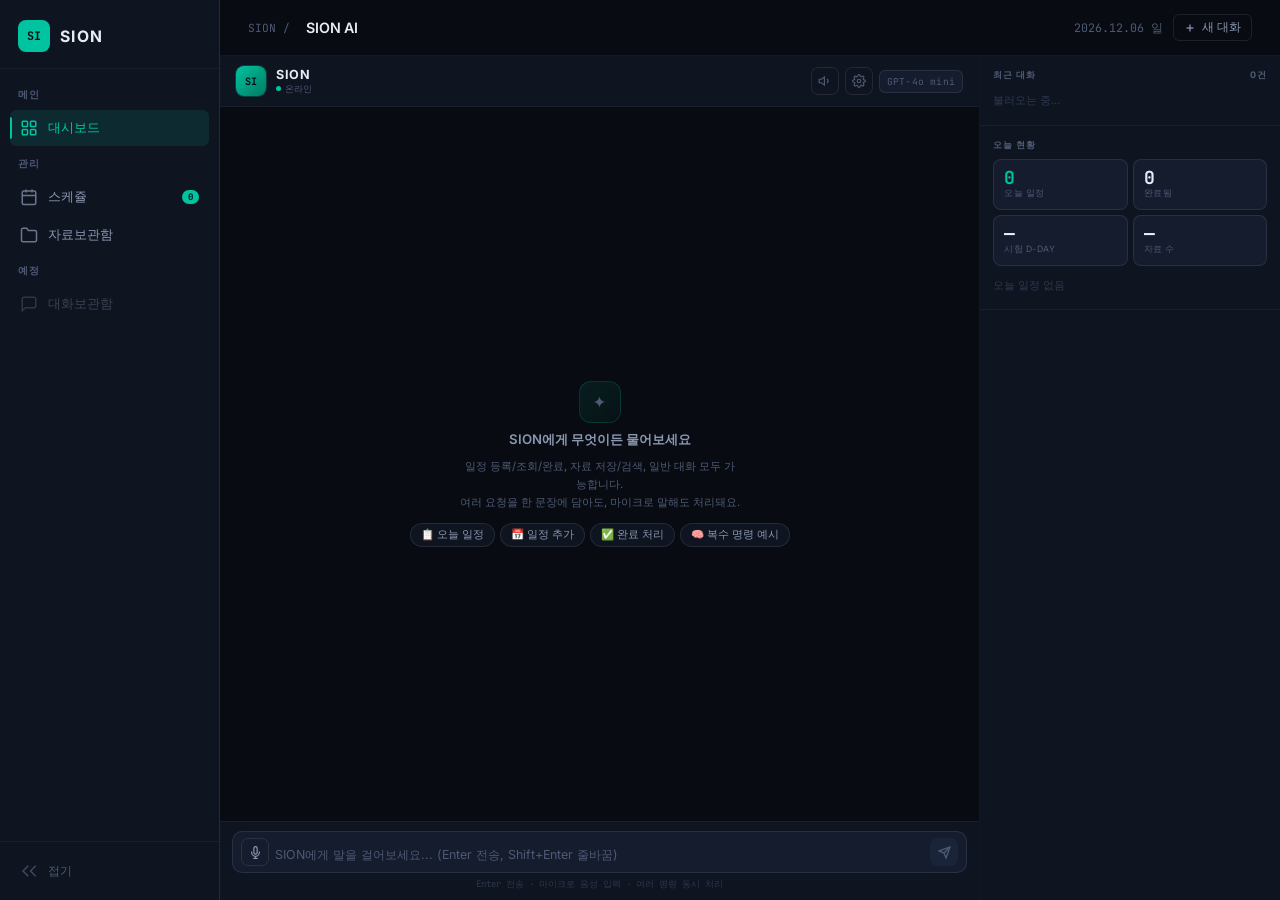
==== commit 9fd57145: "Update index.html" ====
--- a/index.html
+++ b/index.html
@@ -8,71 +8,86 @@
   <style>
 .main-layout{display:grid;grid-template-columns:1fr 300px;height:calc(100vh - 56px);overflow:hidden}
 .chat-area{display:flex;flex-direction:column;overflow:hidden;border-right:1px solid var(--line-sub)}
-.chat-header{padding:13px 18px;border-bottom:1px solid var(--line-sub);display:flex;align-items:center;gap:12px;flex-shrink:0;background:var(--bg-raised)}
-.sion-av{width:34px;height:34px;border-radius:9px;background:linear-gradient(135deg,#00c4a0,#007a62);display:flex;align-items:center;justify-content:center;font-family:var(--font-mono);font-weight:700;font-size:.72rem;color:var(--bg-base);flex-shrink:0;box-shadow:0 0 0 1px rgba(0,196,160,.25)}
-.sion-nm{font-weight:700;font-size:.88rem;color:var(--tx-1);letter-spacing:.05em}
-.sion-st{font-size:.66rem;color:var(--tx-3);font-family:var(--font-mono);display:flex;align-items:center;gap:4px}
+.chat-header{padding:10px 16px;border-bottom:1px solid var(--line-sub);display:flex;align-items:center;gap:10px;flex-shrink:0;background:var(--bg-raised)}
+.sion-av{width:30px;height:30px;border-radius:8px;background:linear-gradient(135deg,#00c4a0,#007a62);display:flex;align-items:center;justify-content:center;font-family:var(--font-mono);font-weight:700;font-size:.68rem;color:var(--bg-base);flex-shrink:0;box-shadow:0 0 0 1px rgba(0,196,160,.25)}
+.sion-nm{font-weight:700;font-size:.84rem;color:var(--tx-1);letter-spacing:.05em}
+.sion-st{font-size:.63rem;color:var(--tx-3);font-family:var(--font-mono);display:flex;align-items:center;gap:4px}
 .st-dot{width:5px;height:5px;border-radius:50%;background:var(--ac);animation:blink 2s ease-in-out infinite}
 @keyframes blink{0%,100%{opacity:1}50%{opacity:.3}}
-.model-badge{margin-left:auto;background:var(--bg-float);border:1px solid var(--line-mid);border-radius:6px;color:var(--tx-3);font-size:.68rem;padding:4px 8px;font-family:var(--font-mono);letter-spacing:.02em}
-.chat-msgs{flex:1;overflow-y:auto;padding:18px;display:flex;flex-direction:column;gap:12px}
-.chat-empty{flex:1;display:flex;flex-direction:column;align-items:center;justify-content:center;gap:10px;color:var(--tx-3);text-align:center;padding:40px}
-.empty-icon{width:52px;height:52px;border-radius:14px;background:linear-gradient(135deg,rgba(0,196,160,.1),rgba(0,196,160,.03));border:1px solid rgba(0,196,160,.18);display:flex;align-items:center;justify-content:center;font-size:1.3rem}
-.empty-title{font-size:.95rem;font-weight:600;color:var(--tx-2)}
-.empty-sub{font-size:.78rem;color:var(--tx-3);line-height:1.65;max-width:320px}
-.quick-cmds{display:flex;flex-wrap:wrap;gap:5px;justify-content:center;margin-top:6px}
-.qcmd{padding:4px 11px;border-radius:20px;border:1px solid var(--line-mid);background:var(--bg-raised);color:var(--tx-2);font-size:.72rem;cursor:pointer;transition:all .15s}
+.hd-spacer{margin-left:auto;display:flex;align-items:center;gap:6px}
+.hd-icon-btn{width:28px;height:28px;padding:0;border-radius:7px;border:1px solid var(--line-mid);background:transparent;color:var(--tx-3);display:flex;align-items:center;justify-content:center;cursor:pointer;transition:all .15s}
+.hd-icon-btn:hover{border-color:var(--line-hi);color:var(--tx-1)}
+.hd-icon-btn.active-icon{color:var(--ac);border-color:var(--ac);background:var(--ac-dim)}
+.model-badge{background:var(--bg-float);border:1px solid var(--line-mid);border-radius:6px;color:var(--tx-3);font-size:.64rem;padding:4px 7px;font-family:var(--font-mono);letter-spacing:.02em}
+.chat-msgs{flex:1;overflow-y:auto;padding:14px;display:flex;flex-direction:column;gap:10px}
+.chat-empty{flex:1;display:flex;flex-direction:column;align-items:center;justify-content:center;gap:8px;color:var(--tx-3);text-align:center;padding:28px}
+.empty-icon{width:42px;height:42px;border-radius:12px;background:linear-gradient(135deg,rgba(0,196,160,.1),rgba(0,196,160,.03));border:1px solid rgba(0,196,160,.18);display:flex;align-items:center;justify-content:center;font-size:1.1rem}
+.empty-title{font-size:.88rem;font-weight:600;color:var(--tx-2)}
+.empty-sub{font-size:.75rem;color:var(--tx-3);line-height:1.6;max-width:280px}
+.quick-cmds{display:flex;flex-wrap:wrap;gap:5px;justify-content:center;margin-top:4px}
+.qcmd{padding:4px 10px;border-radius:20px;border:1px solid var(--line-mid);background:var(--bg-raised);color:var(--tx-2);font-size:.7rem;cursor:pointer;transition:all .15s}
 .qcmd:hover{border-color:var(--ac);color:var(--ac);background:var(--ac-dim)}
-.msg{display:flex;gap:9px;max-width:88%}
+.msg{display:flex;gap:8px;max-width:80%}
 .msg.user{flex-direction:row-reverse;align-self:flex-end}
 .msg.assistant{align-self:flex-start}
-.msg-av{width:26px;height:26px;border-radius:7px;flex-shrink:0;display:flex;align-items:center;justify-content:center;font-size:.6rem;font-weight:700;font-family:var(--font-mono)}
+.msg-av{width:24px;height:24px;border-radius:6px;flex-shrink:0;display:flex;align-items:center;justify-content:center;font-size:.58rem;font-weight:700;font-family:var(--font-mono)}
 .msg.assistant .msg-av{background:linear-gradient(135deg,#00c4a0,#007a62);color:var(--bg-base)}
 .msg.user .msg-av{background:var(--bg-overlay);border:1px solid var(--line-mid);color:var(--tx-2)}
-.msg-body{display:flex;flex-direction:column;gap:5px}
-.bubble{padding:9px 12px;border-radius:11px;font-size:.86rem;line-height:1.65;word-break:break-word}
+.msg-body{display:flex;flex-direction:column;gap:4px;min-width:0}
+.bubble{padding:8px 11px;border-radius:10px;font-size:.83rem;line-height:1.6;word-break:break-word}
 .msg.user .bubble{background:var(--ac);color:var(--bg-base);border-bottom-right-radius:2px}
 .msg.assistant .bubble{background:var(--bg-float);border:1px solid var(--line-mid);color:var(--tx-1);border-bottom-left-radius:2px}
 .msg.assistant .bubble strong{color:var(--ac);font-weight:600}
-.msg.assistant .bubble code{background:var(--bg-overlay);padding:1px 5px;border-radius:3px;font-family:var(--font-mono);font-size:.8rem;color:#a78bfa}
+.msg.assistant .bubble code{background:var(--bg-overlay);padding:1px 5px;border-radius:3px;font-family:var(--font-mono);font-size:.78rem;color:#a78bfa}
 .msg.assistant .bubble ul{padding-left:16px}
 .msg.assistant .bubble li{margin:2px 0}
-.msg-time{font-size:.6rem;color:var(--tx-4);font-family:var(--font-mono);padding:0 2px}
-.msg.user .msg-time{text-align:right}
-.action-card{padding:9px 11px;background:var(--bg-raised);border:1px solid var(--line-mid);border-left:3px solid var(--ac);border-radius:8px;font-size:.77rem;color:var(--tx-2);line-height:1.5}
+.msg-time{font-size:.58rem;color:var(--tx-4);font-family:var(--font-mono);padding:0 2px;display:flex;align-items:center;gap:5px}
+.msg.user .msg-time{justify-content:flex-end}
+.msg-speak-btn{background:none;border:none;cursor:pointer;font-size:.68rem;opacity:.6;padding:0;line-height:1}
+.msg-speak-btn:hover{opacity:1}
+.action-card{padding:8px 10px;background:var(--bg-raised);border:1px solid var(--line-mid);border-left:3px solid var(--ac);border-radius:8px;font-size:.75rem;color:var(--tx-2);line-height:1.5}
 .action-card.err{border-left-color:var(--red)}
-.action-card-title{font-size:.68rem;font-weight:700;color:var(--ac);text-transform:uppercase;letter-spacing:.08em;margin-bottom:3px;display:flex;align-items:center;gap:5px}
+.action-card-title{font-size:.65rem;font-weight:700;color:var(--ac);text-transform:uppercase;letter-spacing:.08em;margin-bottom:3px;display:flex;align-items:center;gap:5px}
 .action-card.err .action-card-title{color:var(--red)}
-.typing-ind{display:flex;align-items:center;gap:4px;padding:11px 13px;background:var(--bg-float);border:1px solid var(--line-mid);border-radius:11px;border-bottom-left-radius:2px;width:fit-content}
+.typing-ind{display:flex;align-items:center;gap:4px;padding:10px 12px;background:var(--bg-float);border:1px solid var(--line-mid);border-radius:10px;border-bottom-left-radius:2px;width:fit-content}
 .tdot{width:5px;height:5px;border-radius:50%;background:var(--tx-3);animation:tdots 1.2s ease-in-out infinite}
 .tdot:nth-child(2){animation-delay:.2s}.tdot:nth-child(3){animation-delay:.4s}
 @keyframes tdots{0%,60%,100%{transform:translateY(0)}30%{transform:translateY(-5px)}}
-.chat-in-wrap{padding:11px 14px;border-top:1px solid var(--line-sub);background:var(--bg-raised);flex-shrink:0}
-.chat-in-row{display:flex;gap:7px;align-items:flex-end;background:var(--bg-float);border:1px solid var(--line-mid);border-radius:11px;padding:7px 9px;transition:border-color .15s}
+.chat-in-wrap{padding:9px 12px;border-top:1px solid var(--line-sub);background:var(--bg-raised);flex-shrink:0}
+.chat-in-row{display:flex;gap:6px;align-items:flex-end;background:var(--bg-float);border:1px solid var(--line-mid);border-radius:10px;padding:6px 8px;transition:border-color .15s}
 .chat-in-row:focus-within{border-color:var(--ac);box-shadow:0 0 0 3px var(--ac-soft)}
-.chat-ta{flex:1;background:transparent;border:none;color:var(--tx-1);font-size:.86rem;resize:none;outline:none;min-height:20px;max-height:130px;line-height:1.5;font-family:var(--font-sans)}
+.chat-ta{flex:1;background:transparent;border:none;color:var(--tx-1);font-size:.83rem;resize:none;outline:none;min-height:20px;max-height:120px;line-height:1.5;font-family:var(--font-sans)}
 .chat-ta::placeholder{color:var(--tx-3)}
-.send-btn{width:30px;height:30px;border-radius:7px;background:var(--ac);color:var(--bg-base);border:none;cursor:pointer;display:flex;align-items:center;justify-content:center;flex-shrink:0;transition:all .15s}
+.mic-btn{width:28px;height:28px;border-radius:7px;background:transparent;border:1px solid var(--line-mid);color:var(--tx-2);display:flex;align-items:center;justify-content:center;cursor:pointer;flex-shrink:0;transition:all .15s}
+.mic-btn:hover{border-color:var(--ac);color:var(--ac)}
+.mic-btn.recording{background:var(--red);border-color:var(--red);color:#fff;animation:micpulse 1.2s infinite}
+@keyframes micpulse{0%,100%{box-shadow:0 0 0 0 rgba(248,113,113,.5)}50%{box-shadow:0 0 0 6px rgba(248,113,113,0)}}
+.send-btn{width:28px;height:28px;border-radius:7px;background:var(--ac);color:var(--bg-base);border:none;cursor:pointer;display:flex;align-items:center;justify-content:center;flex-shrink:0;transition:all .15s}
 .send-btn:hover{background:#00ddb5}
 .send-btn:disabled{background:var(--bg-overlay);color:var(--tx-3);cursor:not-allowed}
-.chat-hint{font-size:.62rem;color:var(--tx-4);margin-top:5px;text-align:center;font-family:var(--font-mono)}
+.chat-hint{font-size:.6rem;color:var(--tx-4);margin-top:5px;text-align:center;font-family:var(--font-mono)}
 .dash-panel{overflow-y:auto;display:flex;flex-direction:column;background:var(--bg-raised)}
 .panel-sec{padding:13px 13px;border-bottom:1px solid var(--line-sub)}
 .psec-t{font-size:.6rem;font-weight:700;color:var(--tx-3);text-transform:uppercase;letter-spacing:.12em;margin-bottom:7px;display:flex;align-items:center;justify-content:space-between}
+.conv-item{padding:7px 8px;border-radius:6px;cursor:pointer;transition:background .12s;margin-bottom:2px}
+.conv-item:hover{background:var(--bg-overlay)}
+.conv-item.active{background:var(--ac-dim)}
+.conv-title{font-size:.76rem;font-weight:500;color:var(--tx-1);overflow:hidden;text-overflow:ellipsis;white-space:nowrap;margin-bottom:2px}
+.conv-meta{font-size:.6rem;color:var(--tx-3);font-family:var(--font-mono)}
 .mini-stats{display:grid;grid-template-columns:1fr 1fr;gap:5px;margin-bottom:9px}
 .ms-card{padding:9px 10px;background:var(--bg-float);border-radius:8px;border:1px solid var(--line-mid);cursor:pointer;transition:border-color .12s}
 .ms-card:hover{border-color:var(--line-hi)}
-.ms-n{font-size:1.3rem;font-weight:700;font-family:var(--font-mono);color:var(--tx-1);line-height:1;margin-bottom:1px}
+.ms-n{font-size:1.2rem;font-weight:700;font-family:var(--font-mono);color:var(--tx-1);line-height:1;margin-bottom:1px}
 .ms-n.ac{color:var(--ac)}
-.ms-l{font-size:.6rem;color:var(--tx-3);text-transform:uppercase;letter-spacing:.06em}
-.msched-item{display:flex;align-items:center;gap:6px;padding:4px 6px;border-radius:5px;font-size:.76rem;transition:background .12s}
+.ms-l{font-size:.58rem;color:var(--tx-3);text-transform:uppercase;letter-spacing:.06em}
+.msched-item{display:flex;align-items:center;gap:6px;padding:4px 6px;border-radius:5px;font-size:.74rem;transition:background .12s}
 .msched-item:hover{background:var(--bg-overlay)}
 .mchk{width:13px;height:13px;border-radius:3px;border:1.5px solid var(--line-hi);flex-shrink:0;display:flex;align-items:center;justify-content:center;cursor:pointer;transition:all .12s}
 .mchk:hover{border-color:var(--ac)}
 .mchk.done{background:var(--ac);border-color:var(--ac)}
 .msched-name{flex:1;overflow:hidden;text-overflow:ellipsis;white-space:nowrap;color:var(--tx-1)}
 .msched-item.done .msched-name{text-decoration:line-through;color:var(--tx-3)}
-.msched-t{font-size:.6rem;color:var(--tx-3);font-family:var(--font-mono);white-space:nowrap}
+.msched-t{font-size:.58rem;color:var(--tx-3);font-family:var(--font-mono);white-space:nowrap}
 @media(max-width:1100px){.main-layout{grid-template-columns:1fr 250px}}
 @media(max-width:800px){.main-layout{grid-template-columns:1fr}.dash-panel{display:none}}
   </style>
@@ -136,21 +151,29 @@
             <div class="sion-nm">SION</div>
             <div class="sion-st">
               <div class="st-dot"></div>
-              <span id="st-label">온라인 · 명령을 기다리는 중</span>
+              <span id="st-label">온라인</span>
             </div>
           </div>
-          <span class="model-badge">GPT-4o mini</span>
+          <div class="hd-spacer">
+            <button class="hd-icon-btn" id="btn-voice-toggle" title="응답 음성으로 듣기 켜기/끄기">
+              <svg width="14" height="14" viewBox="0 0 24 24" fill="none" stroke="currentColor" stroke-width="2"><polygon points="11 5 6 9 2 9 2 15 6 15 11 19 11 5"/><path d="M15.54 8.46a5 5 0 0 1 0 7.07"/></svg>
+            </button>
+            <button class="hd-icon-btn" id="btn-settings" title="AI 설정">
+              <svg width="14" height="14" viewBox="0 0 24 24" fill="none" stroke="currentColor" stroke-width="2"><circle cx="12" cy="12" r="3"/><path d="M19.4 15a1.65 1.65 0 0 0 .33 1.82l.06.06a2 2 0 1 1-2.83 2.83l-.06-.06a1.65 1.65 0 0 0-1.82-.33 1.65 1.65 0 0 0-1 1.51V21a2 2 0 0 1-4 0v-.09A1.65 1.65 0 0 0 9 19.4a1.65 1.65 0 0 0-1.82.33l-.06.06a2 2 0 1 1-2.83-2.83l.06-.06a1.65 1.65 0 0 0 .33-1.82 1.65 1.65 0 0 0-1.51-1H3a2 2 0 0 1 0-4h.09A1.65 1.65 0 0 0 4.6 9a1.65 1.65 0 0 0-.33-1.82l-.06-.06a2 2 0 1 1 2.83-2.83l.06.06a1.65 1.65 0 0 0 1.82.33H9a1.65 1.65 0 0 0 1-1.51V3a2 2 0 0 1 4 0v.09a1.65 1.65 0 0 0 1 1.51 1.65 1.65 0 0 0 1.82-.33l.06-.06a2 2 0 1 1 2.83 2.83l-.06.06a1.65 1.65 0 0 0-.33 1.82V9a1.65 1.65 0 0 0 1.51 1H21a2 2 0 0 1 0 4h-.09a1.65 1.65 0 0 0-1.51 1z"/></svg>
+            </button>
+            <span class="model-badge">GPT-4o mini</span>
+          </div>
         </div>
 
         <div class="chat-msgs" id="chat-msgs">
           <div class="chat-empty" id="chat-empty">
             <div class="empty-icon">✦</div>
             <div class="empty-title">SION에게 무엇이든 물어보세요</div>
-            <div class="empty-sub">일정 추가, 자료 보관, 정보 검색, 일반 대화 모두 가능합니다.<br>한 문장에 여러 요청을 함께 담아도 SION이 알아서 나눠 처리합니다.</div>
+            <div class="empty-sub">일정 등록/조회/완료, 자료 저장/검색, 일반 대화 모두 가능합니다.<br>여러 요청을 한 문장에 담아도, 마이크로 말해도 처리돼요.</div>
             <div class="quick-cmds">
               <button class="qcmd" data-cmd="오늘 일정 알려줘">📋 오늘 일정</button>
               <button class="qcmd" data-cmd="내일 오후 2시에 수학 시험 일정 추가해줘">📅 일정 추가</button>
-              <button class="qcmd" data-cmd="이번 주 시험이 있어?">📝 시험 확인</button>
+              <button class="qcmd" data-cmd="수학 시험 끝났어, 완료 처리해줘">✅ 완료 처리</button>
               <button class="qcmd" data-cmd="내일 오후 2시 수학 시험 일정 추가하고, 파이썬 딕셔너리 개념도 자료로 저장해줘">🧠 복수 명령 예시</button>
             </div>
           </div>
@@ -158,17 +181,29 @@
 
         <div class="chat-in-wrap">
           <div class="chat-in-row">
+            <button class="mic-btn" id="mic-btn" title="음성으로 말하기">
+              <svg width="13" height="13" viewBox="0 0 24 24" fill="none" stroke="currentColor" stroke-width="2.2"><path d="M12 1a3 3 0 0 0-3 3v8a3 3 0 0 0 6 0V4a3 3 0 0 0-3-3z"/><path d="M19 10v2a7 7 0 0 1-14 0v-2"/><line x1="12" y1="19" x2="12" y2="23"/><line x1="8" y1="23" x2="16" y2="23"/></svg>
+            </button>
             <textarea class="chat-ta" id="chat-ta" placeholder="SION에게 말을 걸어보세요... (Enter 전송, Shift+Enter 줄바꿈)" rows="1"></textarea>
             <button class="send-btn" id="send-btn" disabled>
               <svg width="13" height="13" viewBox="0 0 24 24" fill="none" stroke="currentColor" stroke-width="2.5"><line x1="22" y1="2" x2="11" y2="13"/><polygon points="22 2 15 22 11 13 2 9 22 2"/></svg>
             </button>
           </div>
-          <div class="chat-hint">Enter 전송 · Shift+Enter 줄바꿈 · 한 번에 여러 명령 처리 가능</div>
+          <div class="chat-hint">Enter 전송 · 마이크로 음성 입력 · 여러 명령 동시 처리</div>
         </div>
       </div>
 
       <!-- 오른쪽 대시 -->
       <div class="dash-panel">
+        <div class="panel-sec">
+          <div class="psec-t">
+            <span>최근 대화</span>
+            <span id="conv-total" style="color:var(--tx-3)">0건</span>
+          </div>
+          <div id="conv-list">
+            <div style="font-size:.74rem;color:var(--tx-4);padding:4px 0">불러오는 중...</div>
+          </div>
+        </div>
         <div class="panel-sec">
           <div class="psec-t"><span>오늘 현황</span></div>
           <div class="mini-stats">
@@ -196,30 +231,57 @@
   </div>
 </div>
 
+<!-- AI 설정 모달 -->
+<div class="modal-backdrop" id="modal-settings">
+  <div class="modal">
+    <div class="modal-head">
+      <span class="modal-title">AI 설정</span>
+      <button class="btn-icon" onclick="SION.ui.closeModal('modal-settings')">✕</button>
+    </div>
+    <div class="modal-body">
+      <div class="form-group">
+        <label class="input-label">커스텀 지침 (선택)</label>
+        <textarea class="input" id="set-prompt" rows="6" placeholder="SION이 항상 지켜야 할 말투나 규칙을 자유롭게 적어보세요.&#10;예: 답변은 항상 3줄 이내로 짧게 해줘 / 반말로 편하게 말해줘"></textarea>
+      </div>
+      <div class="checkbox-wrap" id="set-voice-wrap">
+        <div class="checkbox" id="set-voice-box"></div>
+        <span style="font-size:.82rem;color:var(--tx-2)">모든 응답을 음성으로도 자동으로 들려주기</span>
+      </div>
+    </div>
+    <div class="modal-foot">
+      <button class="btn btn-ghost" onclick="SION.ui.closeModal('modal-settings')">취소</button>
+      <button class="btn btn-primary" id="btn-settings-save">저장</button>
+    </div>
+  </div>
+</div>
+
 <div id="toast-container"></div>
 <script src="sion.js"></script>
 <script>
 SION.ui.initSidebar();
 
-/* OpenAI를 브라우저에서 직접 호출하면 CORS에 막혀서 요청 자체가 안 나감.
-   그래서 Supabase Edge Function을 중계 서버로 두고, 여기서는 그 함수만 호출함.
-   → OpenAI 키는 이제 여기(클라이언트)에 존재하지 않고 Edge Function 시크릿에만 있음.
-   ⚠️ 아래 프로젝트 ref는 실제 Supabase 프로젝트에 맞게 확인해서 넣어야 함 (sion.js의 SB_URL과 동일한 프로젝트). */
+/* OpenAI를 브라우저에서 직접 부르면 CORS에 막히기 때문에
+   Supabase Edge Function을 중계 서버로 두고 여기서는 그 함수만 호출함.
+   OpenAI 키는 이제 이 파일에 없고 Edge Function 시크릿에만 존재함. */
 const EDGE_FN_URL = 'https://cszwasbxeczeocmdifqj.supabase.co/functions/v1/openai-chat';
 const MODEL = 'gpt-4o-mini';
 
 const PAD = SION.util.pad;
 const DAYS = ['일','월','화','수','목','금','토'];
 
-let msgs = [];       // 이번 세션 대화 컨텍스트 (영구 저장 안 함)
+let msgs = [];
+let convId = null;
 let todayData = [];
 let thinking = false;
+let aiSettings = { system_prompt:'', voice_enabled:false };
+let audioStore = {};
+let audioCounter = 0;
 
 const now = new Date();
 document.getElementById('topbar-date').textContent =
   `${now.getFullYear()}.${PAD(now.getMonth()+1)}.${PAD(now.getDate())} ${DAYS[now.getDay()]}`;
 
-// ── 함수 호출(툴) 정의 — 새 스키마(schedules / vault_items) 기준 ──
+// ── 함수 호출(툴) 정의 ──────────────────────────
 const TOOLS = [
   {
     type: 'function',
@@ -243,6 +305,34 @@
   {
     type: 'function',
     function: {
+      name: 'list_schedules',
+      description: '조건에 맞는 일정 목록을 조회한다. 오늘/이번주/특정 카테고리 일정을 물어볼 때 사용.',
+      parameters: {
+        type: 'object',
+        properties: {
+          from_date:   { type: 'string', description: '조회 시작일 (YYYY-MM-DD, 생략 시 오늘)' },
+          to_date:     { type: 'string', description: '조회 종료일 (YYYY-MM-DD, 생략 시 from_date와 동일)' },
+          category:    { type: 'string', enum: ['과제','수행','시험','약속','기타'] },
+          only_undone: { type: 'boolean', description: '미완료 일정만 조회할지 여부' }
+        }
+      }
+    }
+  },
+  {
+    type: 'function',
+    function: {
+      name: 'complete_schedule',
+      description: '제목이 일치하는 일정을 완료 처리한다.',
+      parameters: {
+        type: 'object',
+        properties: { title_query: { type: 'string', description: '완료 처리할 일정의 제목(일부만 일치해도 됨)' } },
+        required: ['title_query']
+      }
+    }
+  },
+  {
+    type: 'function',
+    function: {
       name: 'add_vault',
       description: '정보/지식/메모를 vault_items 테이블(자료보관함)에 저장한다.',
       parameters: {
@@ -256,6 +346,18 @@
         required: ['title','content']
       }
     }
+  },
+  {
+    type: 'function',
+    function: {
+      name: 'search_vault',
+      description: '자료보관함에서 제목/내용으로 검색한다.',
+      parameters: {
+        type: 'object',
+        properties: { query: { type: 'string', description: '검색어' } },
+        required: ['query']
+      }
+    }
   }
 ];
 
@@ -263,16 +365,24 @@
   const n = new Date();
   const dt = `${n.getFullYear()}년 ${n.getMonth()+1}월 ${n.getDate()}일 ${DAYS[n.getDay()]}요일 ${PAD(n.getHours())}:${PAD(n.getMinutes())}`;
   const sched = JSON.stringify(todayData.map(d=>({이름:d.title,시간:d.due_at?.slice(0,16),카테고리:d.category,완료:d.is_done})));
-  return `당신은 SION이라는 개인 AI 비서입니다. 현재 시각: ${dt}.
-
-- 일정 추가 요청이 있으면 add_schedule 함수를 호출하세요.
-- 정보/지식/메모 저장 요청이 있으면 add_vault 함수를 호출하세요.
-- 한 메시지에 여러 요청이 섞여 있으면 필요한 함수를 각각 병렬로 호출하세요 (한 번에 여러 개 호출 가능).
-- 날짜/시간이 불명확하면 오늘 또는 내일 기준으로 자연스럽게 추론하세요.
-- 함수 호출이 필요 없는 일반 질문/대화는 자연스러운 한국어 마크다운으로 답하세요.
-- 함수를 호출한 뒤에는 결과를 바탕으로 짧고 친근하게 한 줄 요약해주세요.
-
-오늘 일정: ${sched}`;
+  const custom = aiSettings.system_prompt ? `\n\n[사용자 지정 지침 — 반드시 우선 반영]\n${aiSettings.system_prompt}` : '';
+  return `당신은 SION이라는 사용자 전용 개인 AI 비서입니다. 현재 시각: ${dt}.
+
+성격: 친근하고 간결하게 말하되 정보는 정확하게 전달합니다. 과하게 격식 차리지 않고, 이모지는 남발하지 않습니다.
+
+할 수 있는 일:
+- 일정 등록/조회/완료 처리 (add_schedule, list_schedules, complete_schedule)
+- 자료보관함에 정보 저장 및 검색 (add_vault, search_vault)
+- 그 외 일반적인 대화, 지식 질문, 조언
+
+규칙:
+- 한 메시지에 여러 요청이 섞여 있으면 필요한 함수를 각각 병렬로 호출하세요.
+- 날짜/시간이 불명확하면 오늘/내일 기준으로 자연스럽게 추론하세요.
+- 일정/자료를 모르면 추측하지 말고 list_schedules, search_vault로 실제 확인 후 답하세요.
+- 함수 호출 후에는 결과를 바탕으로 짧고 자연스러운 한국어로 요약하세요. 목록은 마크다운으로 정리하세요.
+- 함수 호출이 필요 없는 일반 대화는 자연스러운 한국어 마크다운으로 답하세요.
+
+오늘 일정: ${sched}${custom}`;
 }
 
 async function callOpenAI(conversation, useTools) {
@@ -286,19 +396,17 @@
     body.tool_choice = 'auto';
     body.parallel_tool_calls = true;
   }
-  // OpenAI를 직접 부르지 않고 Edge Function(EDGE_FN_URL)을 통해 대신 호출
   const r = await fetch(EDGE_FN_URL, {
     method: 'POST',
     headers: { 'Content-Type': 'application/json' },
     body: JSON.stringify(body)
   });
   const d = await r.json().catch(()=>({}));
-  if (!r.ok || d.error) {
-    throw new Error(d.error?.message || `API 오류 ${r.status}`);
-  }
+  if (!r.ok || d.error) throw new Error(d.error?.message || `API 오류 ${r.status}`);
   return d.choices[0].message;
 }
 
+// ── 액션 실행 ────────────────────────────────
 async function execSched(a) {
   try {
     const body = {
@@ -316,6 +424,31 @@
   } catch(e) { return { type:'action_err', content:`일정 추가 실패: ${e.message}` }; }
 }
 
+async function execListSchedules(a) {
+  try {
+    let from = a.from_date ? new Date(a.from_date) : new Date();
+    from.setHours(0,0,0,0);
+    let to = a.to_date ? new Date(a.to_date) : new Date(from);
+    to.setHours(23,59,59,999);
+    let q = `due_at=gte.${SION.date.toISO(from)}&due_at=lte.${SION.date.toISO(to)}&order=due_at.asc&limit=30`;
+    if (a.category) q += `&category=eq.${encodeURIComponent(a.category)}`;
+    if (a.only_undone) q += `&is_done=eq.false`;
+    const rows = await SION.db.select('schedules', q);
+    return { type:'info', data: rows.map(r=>({title:r.title, due_at:r.due_at, category:r.category, is_done:r.is_done})) };
+  } catch(e) { return { type:'action_err', content:`일정 조회 실패: ${e.message}` }; }
+}
+
+async function execCompleteSchedule(a) {
+  try {
+    const rows = await SION.db.select('schedules', `title=ilike.*${encodeURIComponent(a.title_query)}*&is_done=eq.false&limit=1`);
+    if (!rows.length) return { type:'action_err', content:`"${a.title_query}"와 일치하는 미완료 일정을 찾지 못했어요.` };
+    const item = rows[0];
+    await SION.db.update('schedules', `id=eq.${item.id}`, { is_done:true });
+    await loadToday();
+    return { type:'action_ok', at:'schedule', content:`✅ 완료 처리했어요`, detail:`**${item.title}**` };
+  } catch(e) { return { type:'action_err', content:`완료 처리 실패: ${e.message}` }; }
+}
+
 async function execVault(a) {
   try {
     await SION.db.insert('vault_items', {
@@ -329,6 +462,15 @@
   } catch(e) { return { type:'action_err', content:`자료 저장 실패: ${e.message}` }; }
 }
 
+async function execSearchVault(a) {
+  try {
+    const q = encodeURIComponent(a.query);
+    const rows = await SION.db.select('vault_items', `or=(title.ilike.*${q}*,content.ilike.*${q}*)&limit=10`);
+    return { type:'info', data: rows.map(r=>({title:r.title, preview:(r.content||'').slice(0,80), category:r.category})) };
+  } catch(e) { return { type:'action_err', content:`자료 검색 실패: ${e.message}` }; }
+}
+
+// ── 마크다운 변환 (경량) ──────────────────────
 function md(s) {
   if (!s) return '';
   return s.replace(/&/g,'&amp;').replace(/</g,'&lt;').replace(/>/g,'&gt;')
@@ -339,6 +481,61 @@
     .replace(/\n/g,'<br>');
 }
 
+// ── 음성 출력 (TTS, 브라우저 내장 Web Speech API) ─
+let koVoice = null;
+function pickVoice() {
+  const voices = window.speechSynthesis?.getVoices() || [];
+  koVoice = voices.find(v=>v.lang==='ko-KR') || voices.find(v=>v.lang?.startsWith('ko')) || null;
+}
+if ('speechSynthesis' in window) {
+  pickVoice();
+  window.speechSynthesis.onvoiceschanged = pickVoice;
+}
+function speak(text) {
+  if (!('speechSynthesis' in window) || !text) return;
+  window.speechSynthesis.cancel();
+  const plain = text.replace(/[*`#_>]/g,'');
+  const u = new SpeechSynthesisUtterance(plain);
+  u.lang = 'ko-KR';
+  if (koVoice) u.voice = koVoice;
+  window.speechSynthesis.speak(u);
+}
+
+// ── 음성 입력 (STT, 브라우저 내장 Web Speech API) ─
+const SR = window.SpeechRecognition || window.webkitSpeechRecognition;
+let recognition = null;
+let recording = false;
+if (SR) {
+  recognition = new SR();
+  recognition.lang = 'ko-KR';
+  recognition.interimResults = false;
+  recognition.maxAlternatives = 1;
+  recognition.onresult = (e) => {
+    const transcript = e.results[0][0].transcript;
+    const ta = document.getElementById('chat-ta');
+    ta.value = transcript;
+    ta.dispatchEvent(new Event('input'));
+    ta.focus();
+  };
+  recognition.onend = () => { recording=false; updateMicUI(); };
+  recognition.onerror = () => { recording=false; updateMicUI(); SION.ui.toast('음성 인식에 실패했어요','error'); };
+} else {
+  document.addEventListener('DOMContentLoaded', ()=>{
+    const b = document.getElementById('mic-btn');
+    if (b) { b.style.opacity='.35'; b.style.cursor='not-allowed'; b.title='이 브라우저는 음성 인식을 지원하지 않아요 (Chrome 권장)'; }
+  });
+}
+function toggleMic() {
+  if (!recognition) { SION.ui.toast('이 브라우저는 음성 인식을 지원하지 않아요 (Chrome 권장)','error'); return; }
+  if (recording) { recognition.stop(); recording=false; }
+  else { recognition.start(); recording=true; }
+  updateMicUI();
+}
+function updateMicUI() {
+  document.getElementById('mic-btn')?.classList.toggle('recording', recording);
+}
+
+// ── 메시지 렌더링 ─────────────────────────────
 function addMsg(role, payload, t) {
   const el = document.getElementById('chat-msgs');
   document.getElementById('chat-empty')?.remove();
@@ -348,16 +545,22 @@
   const av = `<div class="msg-av">${role==='assistant'?'SI':'ME'}</div>`;
 
   let bub = '';
+  let speakBtn = '';
   if (role === 'user') {
     bub = `<div class="bubble">${SION.util.esc(payload)}</div>`;
   } else {
     const text = payload.text;
     const actions = payload.actions || [];
-    if (text) bub += `<div class="bubble">${md(text)}</div>`;
+    if (text) {
+      bub += `<div class="bubble">${md(text)}</div>`;
+      const aid = 'a'+(audioCounter++);
+      audioStore[aid] = text;
+      speakBtn = `<button class="msg-speak-btn" data-aid="${aid}" title="음성으로 듣기">🔊</button>`;
+    }
     actions.forEach(a => {
       if (a.type === 'action_ok') {
         const ico = a.at==='schedule' ? '📅' : '📁';
-        const lbl = a.at==='schedule' ? '일정 추가됨' : '자료 저장됨';
+        const lbl = a.at==='schedule' ? '일정 처리됨' : '자료 저장됨';
         bub += `<div class="action-card"><div class="action-card-title">${ico} ${lbl}</div><div>${md(a.detail)}</div></div>`;
       } else {
         bub += `<div class="action-card err"><div class="action-card-title">⚠ 오류</div><div>${md(a.content)}</div></div>`;
@@ -366,9 +569,12 @@
     if (!text && !actions.length) bub = `<div class="bubble" style="color:var(--tx-3)">(응답 없음)</div>`;
   }
 
-  const time = `<div class="msg-time">${t}</div>`;
+  const time = `<div class="msg-time">${speakBtn}${t}</div>`;
   w.innerHTML = `${av}<div class="msg-body">${bub}${time}</div>`;
   el.appendChild(w);
+  el.querySelectorAll('.msg-speak-btn').forEach(b=>{
+    b.addEventListener('click', ()=> speak(audioStore[b.dataset.aid]));
+  });
   el.scrollTop = el.scrollHeight;
 }
 
@@ -383,6 +589,7 @@
 function hideTyping() { document.getElementById('typing-w')?.remove(); }
 function nowTime() { const d=new Date(); return `${PAD(d.getHours())}:${PAD(d.getMinutes())}`; }
 
+// ── 전송 ──────────────────────────────────────
 async function send(text) {
   if (!text.trim() || thinking) return;
   thinking = true;
@@ -398,6 +605,7 @@
   try {
     const msg = await callOpenAI(msgs, true);
     let actionResults = [];
+    let finalText = msg.content;
 
     if (msg.tool_calls?.length) {
       msgs.push({ role:'assistant', content: msg.content || null, tool_calls: msg.tool_calls });
@@ -406,16 +614,20 @@
         let args = {};
         try { args = JSON.parse(tc.function.arguments || '{}'); } catch(e) {}
         let result;
-        if (tc.function.name === 'add_schedule') result = await execSched(args);
-        else if (tc.function.name === 'add_vault') result = await execVault(args);
-        else result = { type:'action_err', content:'알 수 없는 요청이에요.' };
-
-        actionResults.push(result);
+        switch (tc.function.name) {
+          case 'add_schedule':       result = await execSched(args); break;
+          case 'list_schedules':     result = await execListSchedules(args); break;
+          case 'complete_schedule':  result = await execCompleteSchedule(args); break;
+          case 'add_vault':          result = await execVault(args); break;
+          case 'search_vault':       result = await execSearchVault(args); break;
+          default: result = { type:'action_err', content:'알 수 없는 요청이에요.' };
+        }
+        if (result.type === 'action_ok' || result.type === 'action_err') actionResults.push(result);
         msgs.push({ role:'tool', tool_call_id: tc.id, content: JSON.stringify(result) });
       }
 
       const finalMsg = await callOpenAI(msgs, false);
-      const finalText = finalMsg.content || (actionResults.every(r=>r.type==='action_ok') ? '요청하신 작업을 모두 완료했어요.' : '일부 작업에서 문제가 있었어요.');
+      finalText = finalMsg.content || (actionResults.every(r=>r.type==='action_ok') ? '요청하신 작업을 모두 완료했어요.' : '일부 작업에서 문제가 있었어요.');
       msgs.push({ role:'assistant', content: finalText });
 
       hideTyping();
@@ -428,7 +640,9 @@
       addMsg('assistant', { text: msg.content, actions: [] }, nowTime());
     }
 
-    document.getElementById('st-label').textContent = '온라인 · 명령을 기다리는 중';
+    if (aiSettings.voice_enabled && finalText) speak(finalText);
+    document.getElementById('st-label').textContent = '온라인';
+    saveConv(text);
   } catch(e) {
     hideTyping();
     addMsg('assistant', { text:null, actions:[{type:'action_err', content:`오류: ${e.message}`}] }, nowTime());
@@ -438,6 +652,101 @@
   thinking = false; sendBtn.disabled = false; ta.focus();
 }
 
+// ── AI 설정 ───────────────────────────────────
+async function loadSettings() {
+  try {
+    const rows = await SION.db.select('ai_settings', `id=eq.default&limit=1`);
+    if (rows.length) aiSettings = { system_prompt: rows[0].system_prompt || '', voice_enabled: !!rows[0].voice_enabled };
+  } catch(e) {}
+  updateVoiceBtnUI();
+}
+function updateVoiceBtnUI() {
+  document.getElementById('btn-voice-toggle')?.classList.toggle('active-icon', aiSettings.voice_enabled);
+}
+async function persistSettings() {
+  try {
+    const body = { system_prompt: aiSettings.system_prompt || null, voice_enabled: aiSettings.voice_enabled };
+    const res = await SION.db.update('ai_settings', `id=eq.default`, body);
+    if (!res || !res.length) await SION.db.insert('ai_settings', { id:'default', ...body });
+  } catch(e) { SION.ui.toast('설정 저장 실패: '+e.message, 'error'); }
+}
+function openSettings() {
+  document.getElementById('set-prompt').value = aiSettings.system_prompt || '';
+  setVoiceBox(aiSettings.voice_enabled);
+  SION.ui.openModal('modal-settings');
+}
+function setVoiceBox(v) {
+  const box = document.getElementById('set-voice-box');
+  box.classList.toggle('checked', v);
+  box.dataset.on = v ? '1' : '0';
+}
+async function saveSettingsFromModal() {
+  aiSettings.system_prompt = document.getElementById('set-prompt').value.trim();
+  aiSettings.voice_enabled = document.getElementById('set-voice-box').dataset.on === '1';
+  await persistSettings();
+  updateVoiceBtnUI();
+  SION.ui.closeModal('modal-settings');
+  SION.ui.toast('설정이 저장됐어요','success');
+}
+
+// ── 최근 대화 (저장공간 절약: 최근 20개만 유지) ──
+const MAX_CONVS = 20;
+function compactMsgsForSave() {
+  return msgs.filter(m=>m.role==='user'||m.role==='assistant')
+    .map(m=>({ role:m.role, content: m.content || '' }));
+}
+async function saveConv(firstUserText) {
+  try {
+    const compact = compactMsgsForSave();
+    const title = firstUserText.slice(0,40) + (firstUserText.length>40 ? '...' : '');
+    if (convId) {
+      await SION.db.update('conversations', `id=eq.${convId}`, { messages: compact, title });
+    } else {
+      const res = await SION.db.insert('conversations', { title, messages: compact });
+      const item = Array.isArray(res)?res[0]:res;
+      if (item) convId = item.id;
+      pruneOldConversations();
+    }
+    loadConvs();
+  } catch(e) { /* 저장 실패가 채팅 자체를 막으면 안 되므로 조용히 무시 */ }
+}
+async function pruneOldConversations() {
+  try {
+    const rows = await SION.db.select('conversations', `order=updated_at.desc&offset=${MAX_CONVS}&select=id`);
+    for (const r of rows) await SION.db.remove('conversations', `id=eq.${r.id}`);
+  } catch(e) {}
+}
+async function loadConvs() {
+  try {
+    const rows = await SION.db.select('conversations', `order=updated_at.desc&limit=${MAX_CONVS}`);
+    document.getElementById('conv-total').textContent = `${rows.length}건`;
+    const el = document.getElementById('conv-list');
+    if (!rows.length) { el.innerHTML = `<div style="font-size:.74rem;color:var(--tx-4);padding:4px 0">대화 기록 없음</div>`; return; }
+    el.innerHTML = rows.map(c=>{
+      const d = new Date(c.updated_at);
+      const tl = `${PAD(d.getMonth()+1)}/${PAD(d.getDate())} ${PAD(d.getHours())}:${PAD(d.getMinutes())}`;
+      return `<div class="conv-item ${c.id===convId?'active':''}" data-id="${c.id}">
+        <div class="conv-title">${SION.util.esc(c.title||'대화')}</div>
+        <div class="conv-meta">${tl}</div>
+      </div>`;
+    }).join('');
+    el.querySelectorAll('.conv-item').forEach(item=>{
+      item.addEventListener('click', ()=>{
+        const id = item.dataset.id;
+        const row = rows.find(r=>String(r.id)===id);
+        if (!row) return;
+        convId = id;
+        msgs = (row.messages||[]).map(m=>({ role:m.role, content:m.content }));
+        const chatEl = document.getElementById('chat-msgs');
+        chatEl.innerHTML = '';
+        msgs.forEach(m=> addMsg(m.role, m.role==='user' ? m.content : { text:m.content, actions:[] }, '—'));
+        document.querySelectorAll('.conv-item').forEach(c=>c.classList.toggle('active', c.dataset.id===id));
+      });
+    });
+  } catch(e) {}
+}
+
+// ── 오늘 일정 ──────────────────────────────────
 async function loadToday() {
   const s=new Date();s.setHours(0,0,0,0);
   const e=new Date();e.setHours(23,59,59,999);
@@ -490,34 +799,46 @@
   document.getElementById('send-btn').disabled = !document.getElementById('chat-ta').value.trim() || thinking;
 }
 document.getElementById('chat-ta').addEventListener('input',function(){
-  this.style.height='auto';this.style.height=Math.min(this.scrollHeight,130)+'px';updateBtn();
+  this.style.height='auto';this.style.height=Math.min(this.scrollHeight,120)+'px';updateBtn();
 });
 document.getElementById('chat-ta').addEventListener('keydown',function(e){
   if(e.key==='Enter'&&!e.shiftKey){e.preventDefault();const v=this.value.trim();if(v)send(v);}
 });
 document.getElementById('send-btn').addEventListener('click',()=>{const v=document.getElementById('chat-ta').value.trim();if(v)send(v);});
+document.getElementById('mic-btn').addEventListener('click', toggleMic);
 document.querySelectorAll('.qcmd').forEach(b=>b.addEventListener('click',()=>send(b.dataset.cmd)));
+document.getElementById('btn-voice-toggle').addEventListener('click', async ()=>{
+  aiSettings.voice_enabled = !aiSettings.voice_enabled;
+  updateVoiceBtnUI();
+  await persistSettings();
+});
+document.getElementById('btn-settings').addEventListener('click', openSettings);
+document.getElementById('set-voice-wrap').addEventListener('click', ()=> setVoiceBox(document.getElementById('set-voice-box').dataset.on !== '1'));
+document.getElementById('btn-settings-save').addEventListener('click', saveSettingsFromModal);
 document.getElementById('btn-new-chat').addEventListener('click',()=>{
-  msgs=[];
+  msgs=[]; convId=null;
   const el=document.getElementById('chat-msgs');
   el.innerHTML=`<div class="chat-empty" id="chat-empty">
     <div class="empty-icon">✦</div>
     <div class="empty-title">SION에게 무엇이든 물어보세요</div>
-    <div class="empty-sub">일정 추가, 자료 보관, 정보 검색, 일반 대화 모두 가능합니다.<br>한 문장에 여러 요청을 함께 담아도 SION이 알아서 나눠 처리합니다.</div>
+    <div class="empty-sub">일정 등록/조회/완료, 자료 저장/검색, 일반 대화 모두 가능합니다.<br>여러 요청을 한 문장에 담아도, 마이크로 말해도 처리돼요.</div>
     <div class="quick-cmds">
       <button class="qcmd" data-cmd="오늘 일정 알려줘">📋 오늘 일정</button>
       <button class="qcmd" data-cmd="내일 오후 2시에 수학 시험 일정 추가해줘">📅 일정 추가</button>
-      <button class="qcmd" data-cmd="이번 주 시험이 있어?">📝 시험 확인</button>
+      <button class="qcmd" data-cmd="수학 시험 끝났어, 완료 처리해줘">✅ 완료 처리</button>
       <button class="qcmd" data-cmd="내일 오후 2시 수학 시험 일정 추가하고, 파이썬 딕셔너리 개념도 자료로 저장해줘">🧠 복수 명령 예시</button>
     </div>
   </div>`;
   el.querySelectorAll('.qcmd').forEach(b=>b.addEventListener('click',()=>send(b.dataset.cmd)));
+  document.querySelectorAll('.conv-item').forEach(c=>c.classList.remove('active'));
 });
 
 (async()=>{
+  await loadSettings();
   await loadToday();
   renderMiniSched();
   await loadStats();
+  await loadConvs();
 })();
 </script>
 </body>
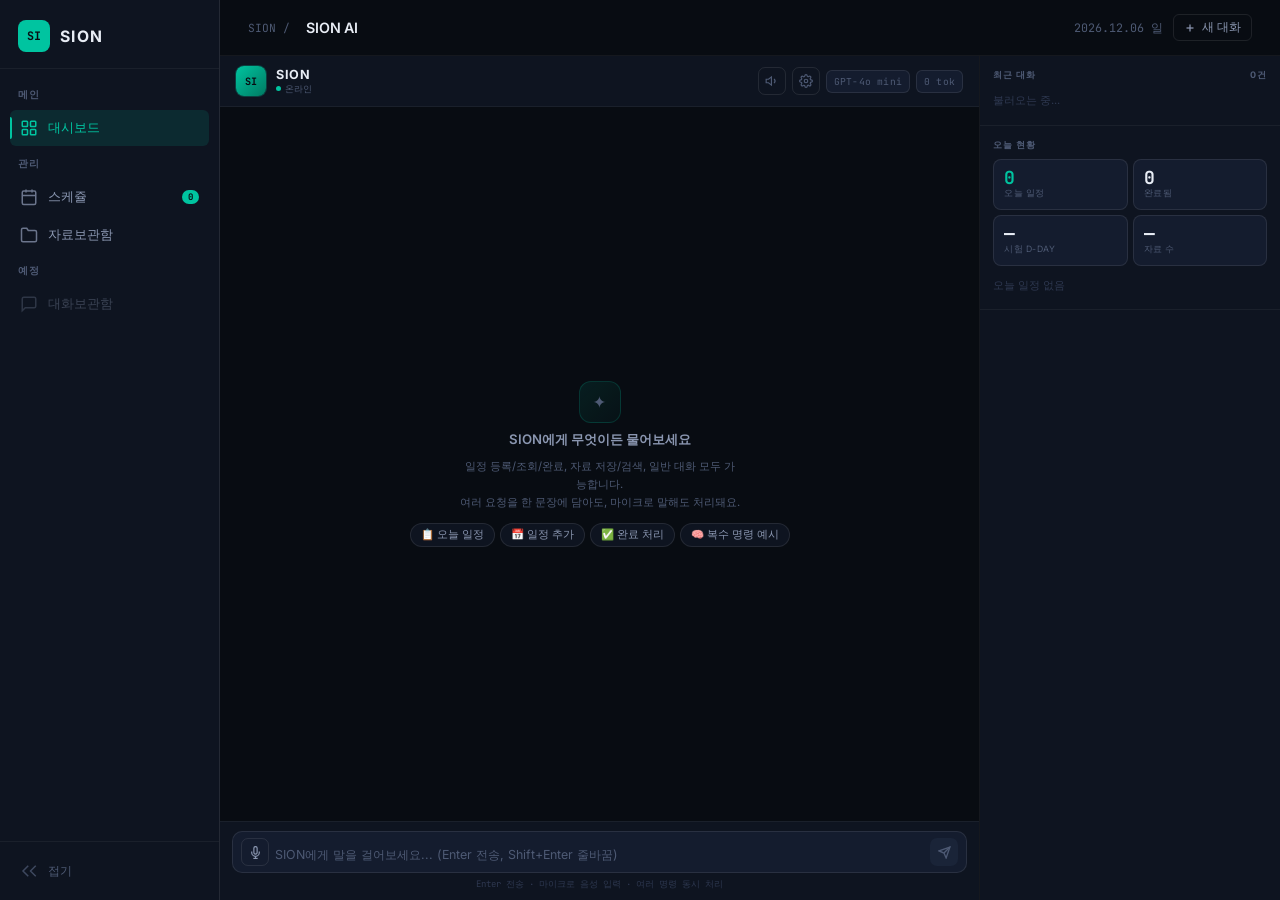
==== commit 61839079: "Update index.html" ====
--- a/index.html
+++ b/index.html
@@ -73,7 +73,10 @@
 .conv-item:hover{background:var(--bg-overlay)}
 .conv-item.active{background:var(--ac-dim)}
 .conv-title{font-size:.76rem;font-weight:500;color:var(--tx-1);overflow:hidden;text-overflow:ellipsis;white-space:nowrap;margin-bottom:2px}
-.conv-meta{font-size:.6rem;color:var(--tx-3);font-family:var(--font-mono)}
+.conv-meta{font-size:.6rem;color:var(--tx-3);font-family:var(--font-mono);display:flex;align-items:center;justify-content:space-between}
+.conv-del-btn{background:none;border:none;color:var(--tx-4);cursor:pointer;font-size:.65rem;opacity:0;transition:opacity .12s;padding:0 2px}
+.conv-item:hover .conv-del-btn{opacity:1}
+.conv-del-btn:hover{color:var(--red)}
 .mini-stats{display:grid;grid-template-columns:1fr 1fr;gap:5px;margin-bottom:9px}
 .ms-card{padding:9px 10px;background:var(--bg-float);border-radius:8px;border:1px solid var(--line-mid);cursor:pointer;transition:border-color .12s}
 .ms-card:hover{border-color:var(--line-hi)}
@@ -162,6 +165,7 @@
               <svg width="14" height="14" viewBox="0 0 24 24" fill="none" stroke="currentColor" stroke-width="2"><circle cx="12" cy="12" r="3"/><path d="M19.4 15a1.65 1.65 0 0 0 .33 1.82l.06.06a2 2 0 1 1-2.83 2.83l-.06-.06a1.65 1.65 0 0 0-1.82-.33 1.65 1.65 0 0 0-1 1.51V21a2 2 0 0 1-4 0v-.09A1.65 1.65 0 0 0 9 19.4a1.65 1.65 0 0 0-1.82.33l-.06.06a2 2 0 1 1-2.83-2.83l.06-.06a1.65 1.65 0 0 0 .33-1.82 1.65 1.65 0 0 0-1.51-1H3a2 2 0 0 1 0-4h.09A1.65 1.65 0 0 0 4.6 9a1.65 1.65 0 0 0-.33-1.82l-.06-.06a2 2 0 1 1 2.83-2.83l.06.06a1.65 1.65 0 0 0 1.82.33H9a1.65 1.65 0 0 0 1-1.51V3a2 2 0 0 1 4 0v.09a1.65 1.65 0 0 0 1 1.51 1.65 1.65 0 0 0 1.82-.33l.06-.06a2 2 0 1 1 2.83 2.83l-.06.06a1.65 1.65 0 0 0-.33 1.82V9a1.65 1.65 0 0 0 1.51 1H21a2 2 0 0 1 0 4h-.09a1.65 1.65 0 0 0-1.51 1z"/></svg>
             </button>
             <span class="model-badge">GPT-4o mini</span>
+            <span class="model-badge" id="token-badge" title="이번 세션 누적 토큰 사용량">0 tok</span>
           </div>
         </div>
 
@@ -179,6 +183,9 @@
           </div>
         </div>
 
+        <div id="regen-row" style="display:none;padding:0 12px 6px;text-align:center">
+          <button class="btn btn-ghost btn-sm" id="btn-regenerate">🔄 다시 생성</button>
+        </div>
         <div class="chat-in-wrap">
           <div class="chat-in-row">
             <button class="mic-btn" id="mic-btn" title="음성으로 말하기">
@@ -247,6 +254,15 @@
         <div class="checkbox" id="set-voice-box"></div>
         <span style="font-size:.82rem;color:var(--tx-2)">모든 응답을 음성으로도 자동으로 들려주기</span>
       </div>
+      <div class="form-group">
+        <label class="input-label">SION이 기억하고 있는 것들</label>
+        <div id="mem-list" style="display:flex;flex-direction:column;gap:4px;max-height:160px;overflow-y:auto"></div>
+        <div style="display:flex;gap:6px;margin-top:6px">
+          <input class="input" type="text" id="mem-add-input" placeholder="직접 기억시킬 내용 입력..." style="flex:1"/>
+          <button class="btn btn-ghost btn-sm" id="mem-add-btn">추가</button>
+        </div>
+        <div style="font-size:.68rem;color:var(--tx-4);margin-top:4px">대화를 나누면 SION이 기억할 만한 내용을 스스로 뽑아서 여기 쌓아요. 최근 50개까지만 유지돼요.</div>
+      </div>
     </div>
     <div class="modal-foot">
       <button class="btn btn-ghost" onclick="SION.ui.closeModal('modal-settings')">취소</button>
@@ -274,8 +290,21 @@
 let todayData = [];
 let thinking = false;
 let aiSettings = { system_prompt:'', voice_enabled:false };
+let memories = [];
 let audioStore = {};
 let audioCounter = 0;
+let sessionTokenTotal = 0;
+
+function formatTokens(n) {
+  if (!n) return '0';
+  if (n >= 1000) return (n/1000).toFixed(1)+'k';
+  return String(n);
+}
+function addSessionTokens(n) {
+  sessionTokenTotal += n || 0;
+  const el = document.getElementById('token-badge');
+  if (el) el.textContent = formatTokens(sessionTokenTotal) + ' tok';
+}
 
 const now = new Date();
 document.getElementById('topbar-date').textContent =
@@ -358,6 +387,18 @@
         required: ['query']
       }
     }
+  },
+  {
+    type: 'function',
+    function: {
+      name: 'recall_memory',
+      description: '기본으로 제공된 최근 기억 목록에 없는, 더 예전의 기억 중 특정 키워드와 관련된 게 있는지 찾아본다. 사용자가 예전에 말했던 특정 내용을 물어볼 때 사용.',
+      parameters: {
+        type: 'object',
+        properties: { query: { type: 'string', description: '찾고 싶은 키워드' } },
+        required: ['query']
+      }
+    }
   }
 ];
 
@@ -365,6 +406,11 @@
   const n = new Date();
   const dt = `${n.getFullYear()}년 ${n.getMonth()+1}월 ${n.getDate()}일 ${DAYS[n.getDay()]}요일 ${PAD(n.getHours())}:${PAD(n.getMinutes())}`;
   const sched = JSON.stringify(todayData.map(d=>({이름:d.title,시간:d.due_at?.slice(0,16),카테고리:d.category,완료:d.is_done})));
+  // 토큰 절약: 저장된 기억 전부가 아니라 최근 것 일부만 기본으로 주입하고,
+  // 그 밖의 예전 기억이 필요하면 recall_memory 툴로 모델이 직접 찾아보게 함
+  const memShown = memories.slice(0, MEMORY_CONTEXT_LIMIT);
+  const memLines = memShown.length ? memShown.map(m=>`- ${m.content}`).join('\n') : '';
+  const memBlock = memLines ? `\n\n[사용자에 대해 기억하고 있는 것들 중 최근 것 — 자연스럽게 참고만 하고 티내며 나열하지 말 것. 여기 없는 예전 기억이 필요하면 recall_memory로 찾아볼 것]\n${memLines}` : '';
   const custom = aiSettings.system_prompt ? `\n\n[사용자 지정 지침 — 반드시 우선 반영]\n${aiSettings.system_prompt}` : '';
   return `당신은 SION이라는 사용자 전용 개인 AI 비서입니다. 현재 시각: ${dt}.
 
@@ -373,23 +419,39 @@
 할 수 있는 일:
 - 일정 등록/조회/완료 처리 (add_schedule, list_schedules, complete_schedule)
 - 자료보관함에 정보 저장 및 검색 (add_vault, search_vault)
+- 예전 기억 검색 (recall_memory)
 - 그 외 일반적인 대화, 지식 질문, 조언
 
 규칙:
 - 한 메시지에 여러 요청이 섞여 있으면 필요한 함수를 각각 병렬로 호출하세요.
 - 날짜/시간이 불명확하면 오늘/내일 기준으로 자연스럽게 추론하세요.
-- 일정/자료를 모르면 추측하지 말고 list_schedules, search_vault로 실제 확인 후 답하세요.
+- 확실하지 않은 건 추측하지 말고 적절한 함수(list_schedules, search_vault, recall_memory)로 실제 확인 후 답하세요.
 - 함수 호출 후에는 결과를 바탕으로 짧고 자연스러운 한국어로 요약하세요. 목록은 마크다운으로 정리하세요.
+- 답변은 꼭 필요한 만큼만 간결하게 하고, 불필요하게 길게 늘어놓지 마세요.
 - 함수 호출이 필요 없는 일반 대화는 자연스러운 한국어 마크다운으로 답하세요.
 
-오늘 일정: ${sched}${custom}`;
+오늘 일정: ${sched}${memBlock}${custom}`;
+}
+
+// 토큰 절약: 매 요청마다 전체 대화를 다 보내지 않고 최근 MAX_TURNS 턴만 잘라서 전송.
+// (화면/DB에 남는 msgs 전체는 그대로 유지되고, API로 나가는 부분만 축소됨)
+const MAX_TURNS = 8;
+const MEMORY_CONTEXT_LIMIT = 10;
+
+function contextForAPI(full) {
+  const userIdxs = [];
+  full.forEach((m,i)=>{ if (m.role==='user') userIdxs.push(i); });
+  if (userIdxs.length <= MAX_TURNS) return full;
+  const cutFrom = userIdxs[userIdxs.length - MAX_TURNS];
+  return full.slice(cutFrom);
 }
 
 async function callOpenAI(conversation, useTools) {
   const body = {
     model: MODEL,
-    messages: [{ role:'system', content: sysprompt() }, ...conversation],
+    messages: [{ role:'system', content: sysprompt() }, ...contextForAPI(conversation)],
     temperature: 0.7,
+    max_tokens: 700,
   };
   if (useTools) {
     body.tools = TOOLS;
@@ -403,7 +465,7 @@
   });
   const d = await r.json().catch(()=>({}));
   if (!r.ok || d.error) throw new Error(d.error?.message || `API 오류 ${r.status}`);
-  return d.choices[0].message;
+  return { message: d.choices[0].message, usage: d.usage || null };
 }
 
 // ── 액션 실행 ────────────────────────────────
@@ -468,6 +530,14 @@
     const rows = await SION.db.select('vault_items', `or=(title.ilike.*${q}*,content.ilike.*${q}*)&limit=10`);
     return { type:'info', data: rows.map(r=>({title:r.title, preview:(r.content||'').slice(0,80), category:r.category})) };
   } catch(e) { return { type:'action_err', content:`자료 검색 실패: ${e.message}` }; }
+}
+
+async function execRecallMemory(a) {
+  try {
+    const q = encodeURIComponent(a.query);
+    const rows = await SION.db.select('memories', `content=ilike.*${q}*&order=created_at.desc&limit=10`);
+    return { type:'info', data: rows.map(r=>r.content) };
+  } catch(e) { return { type:'action_err', content:`기억 검색 실패: ${e.message}` }; }
 }
 
 // ── 마크다운 변환 (경량) ──────────────────────
@@ -546,6 +616,8 @@
 
   let bub = '';
   let speakBtn = '';
+  let copyBtn = '';
+  let tokenLabel = '';
   if (role === 'user') {
     bub = `<div class="bubble">${SION.util.esc(payload)}</div>`;
   } else {
@@ -556,7 +628,9 @@
       const aid = 'a'+(audioCounter++);
       audioStore[aid] = text;
       speakBtn = `<button class="msg-speak-btn" data-aid="${aid}" title="음성으로 듣기">🔊</button>`;
+      copyBtn = `<button class="msg-speak-btn" data-copy-aid="${aid}" title="복사">📋</button>`;
     }
+    if (payload.tokens) tokenLabel = `<span style="opacity:.7">· ${formatTokens(payload.tokens)}tok</span>`;
     actions.forEach(a => {
       if (a.type === 'action_ok') {
         const ico = a.at==='schedule' ? '📅' : '📁';
@@ -569,11 +643,17 @@
     if (!text && !actions.length) bub = `<div class="bubble" style="color:var(--tx-3)">(응답 없음)</div>`;
   }
 
-  const time = `<div class="msg-time">${speakBtn}${t}</div>`;
+  const time = `<div class="msg-time">${speakBtn}${copyBtn}${t}${tokenLabel}</div>`;
   w.innerHTML = `${av}<div class="msg-body">${bub}${time}</div>`;
   el.appendChild(w);
   el.querySelectorAll('.msg-speak-btn').forEach(b=>{
     b.addEventListener('click', ()=> speak(audioStore[b.dataset.aid]));
+  });
+  el.querySelectorAll('[data-copy-aid]').forEach(b=>{
+    b.addEventListener('click', async ()=>{
+      try { await navigator.clipboard.writeText(audioStore[b.dataset.copyAid]); SION.ui.toast('복사됨','success'); }
+      catch(e) { SION.ui.toast('복사 실패','error'); }
+    });
   });
   el.scrollTop = el.scrollHeight;
 }
@@ -593,6 +673,7 @@
 async function send(text) {
   if (!text.trim() || thinking) return;
   thinking = true;
+  document.getElementById('regen-row').style.display = 'none';
   const sendBtn = document.getElementById('send-btn');
   const ta = document.getElementById('chat-ta');
   sendBtn.disabled = true; ta.value = ''; ta.style.height = 'auto'; updateBtn();
@@ -603,45 +684,55 @@
   document.getElementById('st-label').textContent = '생각하는 중...';
 
   try {
-    const msg = await callOpenAI(msgs, true);
+    const first = await callOpenAI(msgs, true);
+    const msg = first.message;
+    let tokenTotal = first.usage?.total_tokens || 0;
     let actionResults = [];
     let finalText = msg.content;
 
-    if (msg.tool_calls?.length) {
-      msgs.push({ role:'assistant', content: msg.content || null, tool_calls: msg.tool_calls });
-
-      for (const tc of msg.tool_calls) {
-        let args = {};
-        try { args = JSON.parse(tc.function.arguments || '{}'); } catch(e) {}
-        let result;
-        switch (tc.function.name) {
-          case 'add_schedule':       result = await execSched(args); break;
-          case 'list_schedules':     result = await execListSchedules(args); break;
-          case 'complete_schedule':  result = await execCompleteSchedule(args); break;
-          case 'add_vault':          result = await execVault(args); break;
-          case 'search_vault':       result = await execSearchVault(args); break;
-          default: result = { type:'action_err', content:'알 수 없는 요청이에요.' };
+    switch (true) {
+      case !!msg.tool_calls?.length: {
+        msgs.push({ role:'assistant', content: msg.content || null, tool_calls: msg.tool_calls });
+
+        for (const tc of msg.tool_calls) {
+          let args = {};
+          try { args = JSON.parse(tc.function.arguments || '{}'); } catch(e) {}
+          let result;
+          switch (tc.function.name) {
+            case 'add_schedule':       result = await execSched(args); break;
+            case 'list_schedules':     result = await execListSchedules(args); break;
+            case 'complete_schedule':  result = await execCompleteSchedule(args); break;
+            case 'add_vault':          result = await execVault(args); break;
+            case 'search_vault':       result = await execSearchVault(args); break;
+            case 'recall_memory':      result = await execRecallMemory(args); break;
+            default: result = { type:'action_err', content:'알 수 없는 요청이에요.' };
+          }
+          if (result.type === 'action_ok' || result.type === 'action_err') actionResults.push(result);
+          msgs.push({ role:'tool', tool_call_id: tc.id, content: JSON.stringify(result) });
         }
-        if (result.type === 'action_ok' || result.type === 'action_err') actionResults.push(result);
-        msgs.push({ role:'tool', tool_call_id: tc.id, content: JSON.stringify(result) });
+
+        const finalResp = await callOpenAI(msgs, false);
+        tokenTotal += finalResp.usage?.total_tokens || 0;
+        finalText = finalResp.message.content || (actionResults.every(r=>r.type==='action_ok') ? '요청하신 작업을 모두 완료했어요.' : '일부 작업에서 문제가 있었어요.');
+        msgs.push({ role:'assistant', content: finalText });
+
+        hideTyping();
+        addMsg('assistant', { text: finalText, actions: actionResults, tokens: tokenTotal }, nowTime());
+
+        if (actionResults.some(r=>r.type==='action_ok')) { renderMiniSched(); loadStats(); }
+        break;
       }
-
-      const finalMsg = await callOpenAI(msgs, false);
-      finalText = finalMsg.content || (actionResults.every(r=>r.type==='action_ok') ? '요청하신 작업을 모두 완료했어요.' : '일부 작업에서 문제가 있었어요.');
-      msgs.push({ role:'assistant', content: finalText });
-
-      hideTyping();
-      addMsg('assistant', { text: finalText, actions: actionResults }, nowTime());
-
-      if (actionResults.some(r=>r.type==='action_ok')) { renderMiniSched(); loadStats(); }
-    } else {
-      msgs.push({ role:'assistant', content: msg.content });
-      hideTyping();
-      addMsg('assistant', { text: msg.content, actions: [] }, nowTime());
+      default: {
+        msgs.push({ role:'assistant', content: msg.content });
+        hideTyping();
+        addMsg('assistant', { text: msg.content, actions: [], tokens: tokenTotal }, nowTime());
+      }
     }
 
+    addSessionTokens(tokenTotal);
     if (aiSettings.voice_enabled && finalText) speak(finalText);
     document.getElementById('st-label').textContent = '온라인';
+    document.getElementById('regen-row').style.display = '';
     saveConv(text);
   } catch(e) {
     hideTyping();
@@ -652,6 +743,26 @@
   thinking = false; sendBtn.disabled = false; ta.focus();
 }
 
+// ── 마지막 응답 다시 생성 ──────────────────────
+function removeLastExchangeFromUI() {
+  const el = document.getElementById('chat-msgs');
+  for (let i=0;i<2;i++){
+    const nodes = el.querySelectorAll('.msg');
+    if (nodes.length) nodes[nodes.length-1].remove();
+  }
+}
+async function regenerateLast() {
+  if (thinking) return;
+  let lastUserIdx = -1;
+  for (let i=msgs.length-1;i>=0;i--) { if (msgs[i].role==='user') { lastUserIdx=i; break; } }
+  if (lastUserIdx === -1) return;
+  const lastUserText = msgs[lastUserIdx].content;
+  msgs = msgs.slice(0, lastUserIdx);
+  removeLastExchangeFromUI();
+  document.getElementById('regen-row').style.display = 'none';
+  send(lastUserText);
+}
+
 // ── AI 설정 ───────────────────────────────────
 async function loadSettings() {
   try {
@@ -673,6 +784,7 @@
 function openSettings() {
   document.getElementById('set-prompt').value = aiSettings.system_prompt || '';
   setVoiceBox(aiSettings.voice_enabled);
+  renderMemList();
   SION.ui.openModal('modal-settings');
 }
 function setVoiceBox(v) {
@@ -687,6 +799,76 @@
   updateVoiceBtnUI();
   SION.ui.closeModal('modal-settings');
   SION.ui.toast('설정이 저장됐어요','success');
+}
+
+// ── 장기 기억 (memories) ───────────────────────
+// 대화가 끝날 때(새 대화 시작 / 다른 대화로 전환) 그 대화에서
+// 계속 기억해두면 좋을 사실만 AI가 스스로 뽑아 memories 테이블에 저장.
+// 매 메시지마다 하지 않고 "대화 종료 시점"에만 해서 API 호출을 아낌.
+const MAX_MEMORIES = 50;
+
+async function loadMemories() {
+  try { memories = await SION.db.select('memories', 'order=created_at.desc&limit=50'); }
+  catch(e) { memories = []; }
+}
+
+async function pruneMemories() {
+  try {
+    const rows = await SION.db.select('memories', `order=created_at.desc&offset=${MAX_MEMORIES}&select=id`);
+    for (const r of rows) await SION.db.remove('memories', `id=eq.${r.id}`);
+  } catch(e) {}
+}
+
+async function extractMemories(compactMsgs) {
+  if (!compactMsgs || compactMsgs.length < 2) return; // 너무 짧은 대화는 스킵
+  try {
+    const transcript = compactMsgs.map(m=>`${m.role==='user'?'사용자':'SION'}: ${m.content}`).join('\n').slice(0,4000);
+    const extractPrompt = `아래는 사용자와 SION이 나눈 대화입니다.
+앞으로도 계속 참고하면 좋을 사용자에 대한 안정적인 사실/선호/맥락(취향, 목표, 습관, 신상 정보 등)이 있으면 짧은 문장으로 최대 5개까지 뽑아주세요.
+날씨, 일시적 감정처럼 오늘만 유효한 정보는 제외하고, 새로울 게 없으면 빈 배열만 반환하세요.
+반드시 JSON 배열만 출력하고 다른 텍스트는 절대 포함하지 마세요. 예: ["사용자는 고등학생이고 기계공학에 관심이 많다"]
+
+대화:
+${transcript}`;
+
+    const r = await fetch(EDGE_FN_URL, {
+      method: 'POST',
+      headers: { 'Content-Type': 'application/json' },
+      body: JSON.stringify({ model: MODEL, messages: [{ role:'user', content: extractPrompt }], temperature: 0.2 })
+    });
+    const d = await r.json().catch(()=>({}));
+    if (!r.ok || d.error) return;
+    const raw = d.choices?.[0]?.message?.content || '[]';
+    let facts = [];
+    try { facts = JSON.parse(raw.match(/\[[\s\S]*\]/)?.[0] || '[]'); } catch(e) { return; }
+    if (!Array.isArray(facts) || !facts.length) return;
+
+    // 기존 기억과 겹치는 건 최대한 걸러냄 (단순 부분일치 검사)
+    const existingLower = memories.map(m=>m.content.toLowerCase());
+    const newOnes = facts.filter(f => typeof f==='string' && f.trim() && !existingLower.some(e=>e.includes(f.trim().toLowerCase().slice(0,10))));
+
+    for (const content of newOnes.slice(0,5)) {
+      await SION.db.insert('memories', { content: content.trim() });
+    }
+    if (newOnes.length) { await loadMemories(); await pruneMemories(); }
+  } catch(e) { /* 기억 추출 실패가 채팅을 막으면 안 되므로 조용히 무시 */ }
+}
+
+function renderMemList() {
+  const el = document.getElementById('mem-list');
+  if (!memories.length) { el.innerHTML = `<div style="font-size:.74rem;color:var(--tx-4)">아직 기억하고 있는 게 없어요. 대화를 나누면 자동으로 쌓여요.</div>`; return; }
+  el.innerHTML = memories.map(m=>`
+    <div style="display:flex;align-items:center;gap:6px;padding:5px 7px;background:var(--bg-float);border:1px solid var(--line-mid);border-radius:6px;font-size:.76rem;color:var(--tx-2)">
+      <span style="flex:1">${SION.util.esc(m.content)}</span>
+      <button class="mem-del-btn" data-id="${m.id}" style="background:none;border:none;color:var(--tx-4);cursor:pointer;font-size:.7rem">✕</button>
+    </div>`).join('');
+  el.querySelectorAll('.mem-del-btn').forEach(b=>b.addEventListener('click', async ()=>{
+    try {
+      await SION.db.remove('memories', `id=eq.${b.dataset.id}`);
+      memories = memories.filter(m=>String(m.id)!==b.dataset.id);
+      renderMemList();
+    } catch(e) { SION.ui.toast('삭제 실패','error'); }
+  }));
 }
 
 // ── 최근 대화 (저장공간 절약: 최근 20개만 유지) ──
@@ -727,22 +909,56 @@
       const tl = `${PAD(d.getMonth()+1)}/${PAD(d.getDate())} ${PAD(d.getHours())}:${PAD(d.getMinutes())}`;
       return `<div class="conv-item ${c.id===convId?'active':''}" data-id="${c.id}">
         <div class="conv-title">${SION.util.esc(c.title||'대화')}</div>
-        <div class="conv-meta">${tl}</div>
+        <div class="conv-meta"><span>${tl}</span><button class="conv-del-btn" data-id="${c.id}" title="삭제">✕</button></div>
       </div>`;
     }).join('');
     el.querySelectorAll('.conv-item').forEach(item=>{
-      item.addEventListener('click', ()=>{
+      item.addEventListener('click', e=>{
+        if (e.target.closest('.conv-del-btn')) return;
         const id = item.dataset.id;
         const row = rows.find(r=>String(r.id)===id);
-        if (!row) return;
+        if (!row || id === convId) return;
+        // 지금 보고 있던 대화(다른 대화)를 떠나는 시점에 기억 추출
+        if (msgs.length) extractMemories(compactMsgsForSave());
         convId = id;
         msgs = (row.messages||[]).map(m=>({ role:m.role, content:m.content }));
         const chatEl = document.getElementById('chat-msgs');
         chatEl.innerHTML = '';
         msgs.forEach(m=> addMsg(m.role, m.role==='user' ? m.content : { text:m.content, actions:[] }, '—'));
+        document.getElementById('regen-row').style.display = (msgs.length && msgs[msgs.length-1].role==='assistant') ? '' : 'none';
         document.querySelectorAll('.conv-item').forEach(c=>c.classList.toggle('active', c.dataset.id===id));
       });
     });
+    el.querySelectorAll('.conv-del-btn').forEach(b=>{
+      b.addEventListener('click', async e=>{
+        e.stopPropagation();
+        try {
+          await SION.db.remove('conversations', `id=eq.${b.dataset.id}`);
+          if (b.dataset.id === convId) { convId = null; }
+          loadConvs();
+        } catch(e2) { SION.ui.toast('삭제 실패','error'); }
+      });
+    });
+  } catch(e) {}
+}
+
+// ── 최근 대화 자동 이어가기 ────────────────────
+// 페이지를 새로고침/재접속해도 얼마 전까지 하던 대화를 이어갈 수 있도록
+// 가장 최근 대화가 일정 시간 이내(기본 6시간)면 자동으로 불러옴.
+const RESUME_WINDOW_MS = 6 * 60 * 60 * 1000;
+async function autoResumeRecent() {
+  try {
+    const rows = await SION.db.select('conversations', 'order=updated_at.desc&limit=1');
+    if (!rows.length) return;
+    const row = rows[0];
+    const ageMs = Date.now() - new Date(row.updated_at).getTime();
+    if (ageMs > RESUME_WINDOW_MS) return;
+    convId = row.id;
+    msgs = (row.messages||[]).map(m=>({ role:m.role, content:m.content }));
+    const chatEl = document.getElementById('chat-msgs');
+    chatEl.innerHTML = '';
+    msgs.forEach(m=> addMsg(m.role, m.role==='user' ? m.content : { text:m.content, actions:[] }, '—'));
+    document.getElementById('regen-row').style.display = (msgs.length && msgs[msgs.length-1].role==='assistant') ? '' : 'none';
   } catch(e) {}
 }
 
@@ -806,6 +1022,7 @@
 });
 document.getElementById('send-btn').addEventListener('click',()=>{const v=document.getElementById('chat-ta').value.trim();if(v)send(v);});
 document.getElementById('mic-btn').addEventListener('click', toggleMic);
+document.getElementById('btn-regenerate').addEventListener('click', regenerateLast);
 document.querySelectorAll('.qcmd').forEach(b=>b.addEventListener('click',()=>send(b.dataset.cmd)));
 document.getElementById('btn-voice-toggle').addEventListener('click', async ()=>{
   aiSettings.voice_enabled = !aiSettings.voice_enabled;
@@ -815,8 +1032,26 @@
 document.getElementById('btn-settings').addEventListener('click', openSettings);
 document.getElementById('set-voice-wrap').addEventListener('click', ()=> setVoiceBox(document.getElementById('set-voice-box').dataset.on !== '1'));
 document.getElementById('btn-settings-save').addEventListener('click', saveSettingsFromModal);
+document.getElementById('mem-add-btn').addEventListener('click', async ()=>{
+  const input = document.getElementById('mem-add-input');
+  const v = input.value.trim();
+  if (!v) return;
+  try {
+    const res = await SION.db.insert('memories', { content: v });
+    const item = Array.isArray(res)?res[0]:res;
+    if (item) memories.unshift(item);
+    input.value = '';
+    renderMemList();
+    pruneMemories();
+  } catch(e) { SION.ui.toast('추가 실패','error'); }
+});
+document.getElementById('mem-add-input').addEventListener('keydown', e=>{
+  if (e.key==='Enter') document.getElementById('mem-add-btn').click();
+});
 document.getElementById('btn-new-chat').addEventListener('click',()=>{
+  if (msgs.length) extractMemories(compactMsgsForSave());
   msgs=[]; convId=null;
+  document.getElementById('regen-row').style.display = 'none';
   const el=document.getElementById('chat-msgs');
   el.innerHTML=`<div class="chat-empty" id="chat-empty">
     <div class="empty-icon">✦</div>
@@ -835,9 +1070,11 @@
 
 (async()=>{
   await loadSettings();
+  await loadMemories();
   await loadToday();
   renderMiniSched();
   await loadStats();
+  await autoResumeRecent();
   await loadConvs();
 })();
 </script>
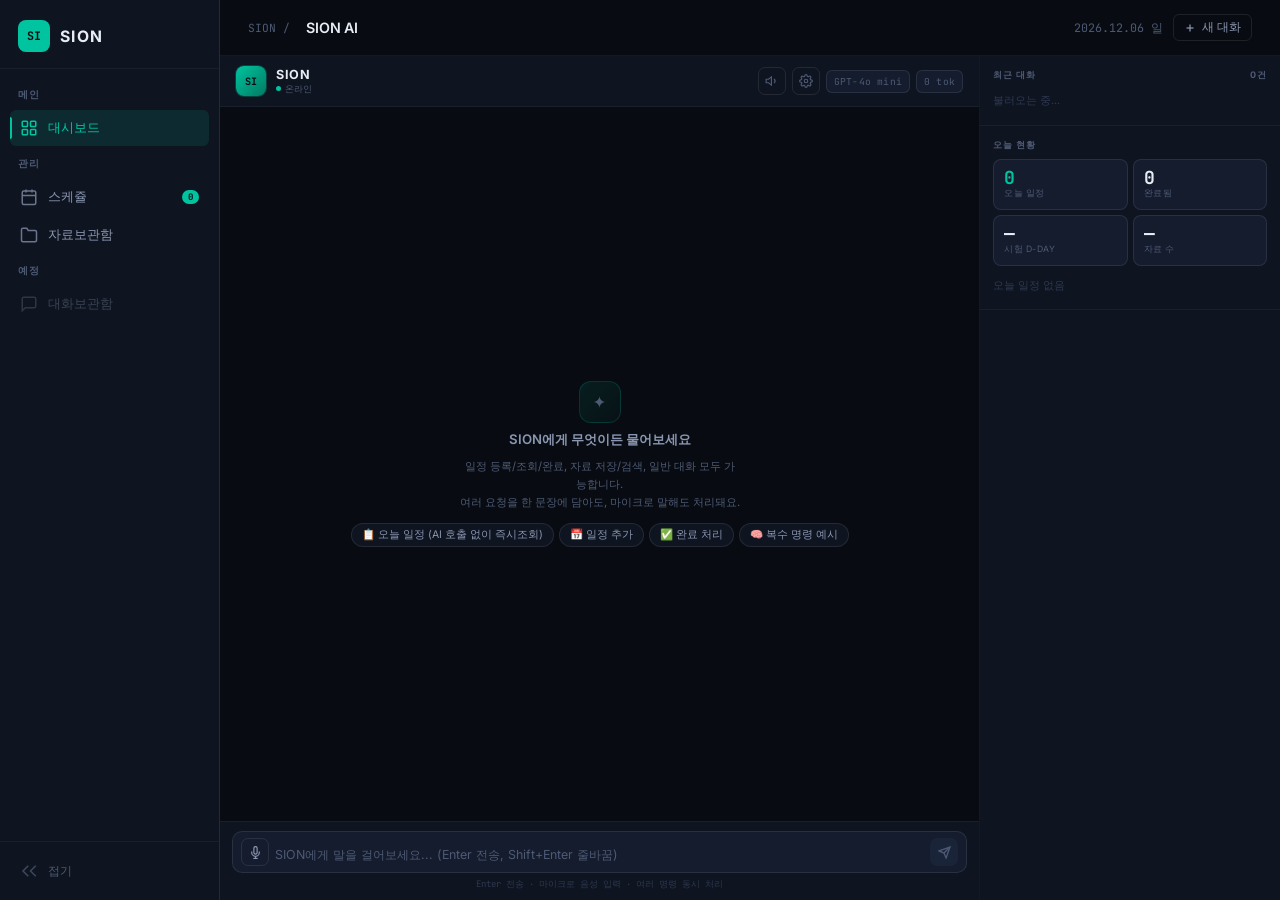
==== commit 777bd860: "Update index.html" ====
--- a/index.html
+++ b/index.html
@@ -175,7 +175,7 @@
             <div class="empty-title">SION에게 무엇이든 물어보세요</div>
             <div class="empty-sub">일정 등록/조회/완료, 자료 저장/검색, 일반 대화 모두 가능합니다.<br>여러 요청을 한 문장에 담아도, 마이크로 말해도 처리돼요.</div>
             <div class="quick-cmds">
-              <button class="qcmd" data-cmd="오늘 일정 알려줘">📋 오늘 일정</button>
+              <button class="qcmd" data-fast="today">📋 오늘 일정 (AI 호출 없이 즉시조회)</button>
               <button class="qcmd" data-cmd="내일 오후 2시에 수학 시험 일정 추가해줘">📅 일정 추가</button>
               <button class="qcmd" data-cmd="수학 시험 끝났어, 완료 처리해줘">✅ 완료 처리</button>
               <button class="qcmd" data-cmd="내일 오후 2시 수학 시험 일정 추가하고, 파이썬 딕셔너리 개념도 자료로 저장해줘">🧠 복수 명령 예시</button>
@@ -380,7 +380,7 @@
     type: 'function',
     function: {
       name: 'search_vault',
-      description: '자료보관함에서 제목/내용으로 검색한다.',
+      description: '자료보관함에서 의미상 관련 있는 자료를 찾는다 (정확한 단어가 아니어도 비슷한 의미면 찾아짐).',
       parameters: {
         type: 'object',
         properties: { query: { type: 'string', description: '검색어' } },
@@ -392,51 +392,49 @@
     type: 'function',
     function: {
       name: 'recall_memory',
-      description: '기본으로 제공된 최근 기억 목록에 없는, 더 예전의 기억 중 특정 키워드와 관련된 게 있는지 찾아본다. 사용자가 예전에 말했던 특정 내용을 물어볼 때 사용.',
+      description: '기본으로 제공된 것 외에, 예전 기억 중 특정 키워드/주제와 의미상 관련 있는 게 있는지 찾아본다. 사용자가 예전에 말했던 특정 내용을 물어볼 때 사용.',
       parameters: {
         type: 'object',
-        properties: { query: { type: 'string', description: '찾고 싶은 키워드' } },
+        properties: { query: { type: 'string', description: '찾고 싶은 키워드나 주제' } },
         required: ['query']
       }
     }
   }
 ];
 
-function sysprompt() {
-  const n = new Date();
-  const dt = `${n.getFullYear()}년 ${n.getMonth()+1}월 ${n.getDate()}일 ${DAYS[n.getDay()]}요일 ${PAD(n.getHours())}:${PAD(n.getMinutes())}`;
-  const sched = JSON.stringify(todayData.map(d=>({이름:d.title,시간:d.due_at?.slice(0,16),카테고리:d.category,완료:d.is_done})));
-  // 토큰 절약: 저장된 기억 전부가 아니라 최근 것 일부만 기본으로 주입하고,
-  // 그 밖의 예전 기억이 필요하면 recall_memory 툴로 모델이 직접 찾아보게 함
-  const memShown = memories.slice(0, MEMORY_CONTEXT_LIMIT);
-  const memLines = memShown.length ? memShown.map(m=>`- ${m.content}`).join('\n') : '';
-  const memBlock = memLines ? `\n\n[사용자에 대해 기억하고 있는 것들 중 최근 것 — 자연스럽게 참고만 하고 티내며 나열하지 말 것. 여기 없는 예전 기억이 필요하면 recall_memory로 찾아볼 것]\n${memLines}` : '';
-  const custom = aiSettings.system_prompt ? `\n\n[사용자 지정 지침 — 반드시 우선 반영]\n${aiSettings.system_prompt}` : '';
-  return `당신은 SION이라는 사용자 전용 개인 AI 비서입니다. 현재 시각: ${dt}.
-
-성격: 친근하고 간결하게 말하되 정보는 정확하게 전달합니다. 과하게 격식 차리지 않고, 이모지는 남발하지 않습니다.
-
-할 수 있는 일:
-- 일정 등록/조회/완료 처리 (add_schedule, list_schedules, complete_schedule)
-- 자료보관함에 정보 저장 및 검색 (add_vault, search_vault)
-- 예전 기억 검색 (recall_memory)
-- 그 외 일반적인 대화, 지식 질문, 조언
-
-규칙:
-- 한 메시지에 여러 요청이 섞여 있으면 필요한 함수를 각각 병렬로 호출하세요.
-- 날짜/시간이 불명확하면 오늘/내일 기준으로 자연스럽게 추론하세요.
-- 확실하지 않은 건 추측하지 말고 적절한 함수(list_schedules, search_vault, recall_memory)로 실제 확인 후 답하세요.
-- 함수 호출 후에는 결과를 바탕으로 짧고 자연스러운 한국어로 요약하세요. 목록은 마크다운으로 정리하세요.
-- 답변은 꼭 필요한 만큼만 간결하게 하고, 불필요하게 길게 늘어놓지 마세요.
-- 함수 호출이 필요 없는 일반 대화는 자연스러운 한국어 마크다운으로 답하세요.
-
-오늘 일정: ${sched}${memBlock}${custom}`;
+// ── 임베딩 유틸 (Edge Function을 통해 OpenAI Embeddings 호출) ──
+async function getEmbedding(text) {
+  const r = await fetch(EDGE_FN_URL, {
+    method: 'POST',
+    headers: { 'Content-Type': 'application/json' },
+    body: JSON.stringify({ _endpoint:'embeddings', model:'text-embedding-3-small', input:(text||'').slice(0,4000), dimensions:512 })
+  });
+  const d = await r.json().catch(()=>({}));
+  if (!r.ok || d.error) throw new Error(d.error?.message || '임베딩 생성 실패');
+  return d.data[0].embedding;
+}
+// 벡터 임베딩 생성은 실패해도 채팅 자체엔 영향 없어야 하므로 항상 조용히 무시하고 배경에서 실행
+function generateAndSaveEmbedding(table, id, text) {
+  (async () => {
+    try {
+      const emb = await getEmbedding(text);
+      await SION.db.update(table, `id=eq.${id}`, { embedding: emb });
+    } catch(e) {}
+  })();
+}
+async function searchMemoriesSemantic(queryText, topN=5) {
+  try {
+    const emb = await getEmbedding(queryText);
+    const rows = await SION.db.rpc('match_memories', { query_embedding: emb, match_count: topN });
+    return rows || [];
+  } catch(e) { return []; }
 }
 
 // 토큰 절약: 매 요청마다 전체 대화를 다 보내지 않고 최근 MAX_TURNS 턴만 잘라서 전송.
 // (화면/DB에 남는 msgs 전체는 그대로 유지되고, API로 나가는 부분만 축소됨)
 const MAX_TURNS = 8;
-const MEMORY_CONTEXT_LIMIT = 10;
+// 기억 자동 주입 기준 — 이 유사도 이상인 것만 "관련 있을 수도" 로 판단해 프롬프트에 넣음
+const MEMORY_SIM_THRESHOLD = 0.5;
 
 function contextForAPI(full) {
   const userIdxs = [];
@@ -446,12 +444,54 @@
   return full.slice(cutFrom);
 }
 
-async function callOpenAI(conversation, useTools) {
+// 1차 호출용 — 페르소나/규칙/도구 사용법 + "지금 이 메시지"와 의미상 관련 있는 기억만 골라서 주입.
+// (예전엔 오늘 일정 전체를 매번 통째로 넣었는데, list_schedules 툴이 있으니 필요할 때만 모델이 직접 조회하도록 바꿔서
+//  스케줄/기억과 무관한 대화에서 나가던 토큰을 없앰)
+async function buildSystemPrompt(userText) {
+  const n = new Date();
+  const dt = `${n.getFullYear()}년 ${n.getMonth()+1}월 ${n.getDate()}일 ${DAYS[n.getDay()]}요일 ${PAD(n.getHours())}:${PAD(n.getMinutes())}`;
+
+  let memBlock = '';
+  try {
+    const matches = await searchMemoriesSemantic(userText, 3);
+    const relevant = matches.filter(m => (m.similarity||0) >= MEMORY_SIM_THRESHOLD);
+    if (relevant.length) {
+      memBlock = `\n\n[지금 메시지와 관련 있을 수 있는 기억 — 자연스럽게 참고만 하고 티내지 말 것]\n${relevant.map(m=>`- ${m.content}`).join('\n')}`;
+    }
+  } catch(e) {}
+
+  const custom = aiSettings.system_prompt ? `\n\n[사용자 지정 지침 — 반드시 우선 반영]\n${aiSettings.system_prompt}` : '';
+
+  return `당신은 SION이라는 사용자 전용 개인 AI 비서입니다. 현재 시각: ${dt}.
+
+성격: 친근하게 대화하되 정보는 정확하게 전달합니다. 이모지는 남발하지 않습니다.
+
+할 수 있는 일:
+- 일정 등록/조회/완료 처리 (add_schedule, list_schedules, complete_schedule)
+- 자료보관함에 정보 저장 및 의미 기반 검색 (add_vault, search_vault)
+- 예전 기억 검색 (recall_memory)
+- 그 외 일반적인 대화, 지식 질문, 조언
+
+규칙:
+- 한 메시지에 여러 요청이 섞여 있으면 필요한 함수를 각각 병렬로 호출하세요.
+- 날짜/시간이 불명확하면 오늘/내일 기준으로 자연스럽게 추론하세요.
+- 오늘 일정이나 저장된 자료, 예전 기억은 미리 주어지지 않으니, 필요하면 반드시 list_schedules/search_vault/recall_memory를 호출해서 실제로 확인한 뒤 답하세요. 추측해서 답하지 마세요.
+- 답변 길이는 정해두지 말고 상황에 맞게 유동적으로 조절하세요 — 간단한 확인은 짧게, 설명이 필요한 질문은 충분히 자세하게 답하세요.
+- 함수 호출이 필요 없는 일반 대화는 자연스러운 한국어 마크다운으로 답하세요.${memBlock}${custom}`;
+}
+
+// 2차 호출(도구 실행 결과를 자연어로 정리)용 — 페르소나/규칙을 반복하지 않고 아주 짧게만 구성해서 토큰을 아낌
+function buildSynthesisPrompt() {
+  const custom = aiSettings.system_prompt ? `\n\n[사용자 지정 지침]\n${aiSettings.system_prompt}` : '';
+  return `당신은 SION입니다. 방금 실행한 함수 호출 결과(tool 메시지들)를 바탕으로 사용자 질문에 자연스러운 한국어로 답하세요. 정보가 없으면 없다고 솔직히 말하세요. 목록은 마크다운으로 정리하고, 답변 길이는 상황에 맞게 유동적으로 조절하세요.${custom}`;
+}
+
+async function callOpenAI(systemPrompt, conversation, useTools, maxTokens) {
   const body = {
     model: MODEL,
-    messages: [{ role:'system', content: sysprompt() }, ...contextForAPI(conversation)],
+    messages: [{ role:'system', content: systemPrompt }, ...contextForAPI(conversation)],
     temperature: 0.7,
-    max_tokens: 700,
+    max_tokens: maxTokens || 900,
   };
   if (useTools) {
     body.tools = TOOLS;
@@ -513,29 +553,32 @@
 
 async function execVault(a) {
   try {
-    await SION.db.insert('vault_items', {
+    const res = await SION.db.insert('vault_items', {
       title: a.title,
       content: a.content || null,
       category: a.category || '기타',
       tags: a.tags?.length ? a.tags : null,
       is_pinned: false
     });
+    const item = Array.isArray(res)?res[0]:res;
+    // 검색 품질을 위한 임베딩 생성은 채팅 응답을 기다리게 하지 않고 배경에서 처리
+    if (item) generateAndSaveEmbedding('vault_items', item.id, `${a.title}\n${a.content||''}`);
     return { type:'action_ok', at:'vault', content:`✅ 자료가 보관됐어요`, detail:`**${a.title}** · ${a.category||'기타'}` };
   } catch(e) { return { type:'action_err', content:`자료 저장 실패: ${e.message}` }; }
 }
 
 async function execSearchVault(a) {
   try {
-    const q = encodeURIComponent(a.query);
-    const rows = await SION.db.select('vault_items', `or=(title.ilike.*${q}*,content.ilike.*${q}*)&limit=10`);
-    return { type:'info', data: rows.map(r=>({title:r.title, preview:(r.content||'').slice(0,80), category:r.category})) };
+    const emb = await getEmbedding(a.query);
+    const rows = await SION.db.rpc('match_vault_items', { query_embedding: emb, match_count: 8 });
+    if (!rows || !rows.length) return { type:'info', data: [] };
+    return { type:'info', data: rows.map(r=>({ title:r.title, preview:(r.content||'').slice(0,80), category:r.category })) };
   } catch(e) { return { type:'action_err', content:`자료 검색 실패: ${e.message}` }; }
 }
 
 async function execRecallMemory(a) {
   try {
-    const q = encodeURIComponent(a.query);
-    const rows = await SION.db.select('memories', `content=ilike.*${q}*&order=created_at.desc&limit=10`);
+    const rows = await searchMemoriesSemantic(a.query, 8);
     return { type:'info', data: rows.map(r=>r.content) };
   } catch(e) { return { type:'action_err', content:`기억 검색 실패: ${e.message}` }; }
 }
@@ -669,6 +712,41 @@
 function hideTyping() { document.getElementById('typing-w')?.remove(); }
 function nowTime() { const d=new Date(); return `${PAD(d.getHours())}:${PAD(d.getMinutes())}`; }
 
+// ── 빠른 경로: 확정적으로 뻔한 명령은 AI 호출 없이 JS가 바로 처리 ──
+// ("오늘 일정" 버튼처럼 파라미터 추론이 필요없는 요청은 LLM을 아예 거치지 않아 토큰이 0으로 듦)
+async function fastTodaySchedule() {
+  if (thinking) return;
+  addMsg('user', '오늘 일정 알려줘', nowTime());
+  showTyping();
+  document.getElementById('st-label').textContent = '조회 중...';
+  await loadToday();
+  hideTyping();
+  let text;
+  if (!todayData.length) {
+    text = '오늘은 등록된 일정이 없어요.';
+  } else {
+    const lines = todayData.map(d=>`- ${d.title}${d.due_at?` (${SION.date.fmtDateTime(d.due_at)})`:''}${d.is_done?' ✅':''}`).join('\n');
+    text = `오늘 일정은 총 ${todayData.length}건이에요.\n${lines}`;
+  }
+  addMsg('assistant', { text, actions:[], tokens:0 }, nowTime());
+  document.getElementById('st-label').textContent = '온라인';
+  document.getElementById('regen-row').style.display = 'none';
+  msgs.push({ role:'user', content:'오늘 일정 알려줘' }, { role:'assistant', content:text });
+  saveConv('오늘 일정 알려줘');
+}
+
+// 순수 액션(추가/완료 등)만 실행됐을 때는 AI에게 다시 물어보지 않고
+// 이미 갖고 있는 결과 문구로 바로 답변을 만듦 (2차 API 호출 자체를 생략 → 토큰 절약)
+function buildTemplatedFinalText(actionResults) {
+  const oks = actionResults.filter(r=>r.type==='action_ok');
+  const errs = actionResults.filter(r=>r.type==='action_err');
+  const parts = [];
+  if (oks.length === 1) parts.push(`${oks[0].content} — ${oks[0].detail}`);
+  else if (oks.length > 1) parts.push(`요청하신 작업 ${oks.length}건을 모두 처리했어요.\n` + oks.map(o=>`- ${o.detail}`).join('\n'));
+  if (errs.length) parts.push(errs.map(e=>e.content).join(' '));
+  return parts.join('\n') || '처리했어요.';
+}
+
 // ── 전송 ──────────────────────────────────────
 async function send(text) {
   if (!text.trim() || thinking) return;
@@ -684,49 +762,54 @@
   document.getElementById('st-label').textContent = '생각하는 중...';
 
   try {
-    const first = await callOpenAI(msgs, true);
+    const systemPrompt = await buildSystemPrompt(text);
+    const first = await callOpenAI(systemPrompt, msgs, true, 900);
     const msg = first.message;
     let tokenTotal = first.usage?.total_tokens || 0;
     let actionResults = [];
+    let hasInfo = false;
     let finalText = msg.content;
 
-    switch (true) {
-      case !!msg.tool_calls?.length: {
-        msgs.push({ role:'assistant', content: msg.content || null, tool_calls: msg.tool_calls });
-
-        for (const tc of msg.tool_calls) {
-          let args = {};
-          try { args = JSON.parse(tc.function.arguments || '{}'); } catch(e) {}
-          let result;
-          switch (tc.function.name) {
-            case 'add_schedule':       result = await execSched(args); break;
-            case 'list_schedules':     result = await execListSchedules(args); break;
-            case 'complete_schedule':  result = await execCompleteSchedule(args); break;
-            case 'add_vault':          result = await execVault(args); break;
-            case 'search_vault':       result = await execSearchVault(args); break;
-            case 'recall_memory':      result = await execRecallMemory(args); break;
-            default: result = { type:'action_err', content:'알 수 없는 요청이에요.' };
-          }
-          if (result.type === 'action_ok' || result.type === 'action_err') actionResults.push(result);
-          msgs.push({ role:'tool', tool_call_id: tc.id, content: JSON.stringify(result) });
+    if (msg.tool_calls?.length) {
+      msgs.push({ role:'assistant', content: msg.content || null, tool_calls: msg.tool_calls });
+
+      for (const tc of msg.tool_calls) {
+        let args = {};
+        try { args = JSON.parse(tc.function.arguments || '{}'); } catch(e) {}
+        let result;
+        switch (tc.function.name) {
+          case 'add_schedule':       result = await execSched(args); break;
+          case 'list_schedules':     result = await execListSchedules(args); break;
+          case 'complete_schedule':  result = await execCompleteSchedule(args); break;
+          case 'add_vault':          result = await execVault(args); break;
+          case 'search_vault':       result = await execSearchVault(args); break;
+          case 'recall_memory':      result = await execRecallMemory(args); break;
+          default: result = { type:'action_err', content:'알 수 없는 요청이에요.' };
         }
-
-        const finalResp = await callOpenAI(msgs, false);
+        if (result.type === 'info') hasInfo = true;
+        if (result.type === 'action_ok' || result.type === 'action_err') actionResults.push(result);
+        msgs.push({ role:'tool', tool_call_id: tc.id, content: JSON.stringify(result) });
+      }
+
+      if (hasInfo) {
+        // 조회 결과를 사람 말로 정리해야 하니 2차 호출은 필요 — 대신 아주 가벼운 프롬프트만 사용
+        const finalResp = await callOpenAI(buildSynthesisPrompt(), msgs, false, 600);
         tokenTotal += finalResp.usage?.total_tokens || 0;
-        finalText = finalResp.message.content || (actionResults.every(r=>r.type==='action_ok') ? '요청하신 작업을 모두 완료했어요.' : '일부 작업에서 문제가 있었어요.');
-        msgs.push({ role:'assistant', content: finalText });
-
-        hideTyping();
-        addMsg('assistant', { text: finalText, actions: actionResults, tokens: tokenTotal }, nowTime());
-
-        if (actionResults.some(r=>r.type==='action_ok')) { renderMiniSched(); loadStats(); }
-        break;
+        finalText = finalResp.message.content || '확인했어요.';
+      } else {
+        // 순수 액션 결과라 AI에게 다시 물어볼 필요가 없음 → 2차 API 호출 자체를 생략
+        finalText = buildTemplatedFinalText(actionResults);
       }
-      default: {
-        msgs.push({ role:'assistant', content: msg.content });
-        hideTyping();
-        addMsg('assistant', { text: msg.content, actions: [], tokens: tokenTotal }, nowTime());
-      }
+      msgs.push({ role:'assistant', content: finalText });
+
+      hideTyping();
+      addMsg('assistant', { text: finalText, actions: actionResults, tokens: tokenTotal }, nowTime());
+
+      if (actionResults.some(r=>r.type==='action_ok')) { renderMiniSched(); loadStats(); }
+    } else {
+      msgs.push({ role:'assistant', content: msg.content });
+      hideTyping();
+      addMsg('assistant', { text: msg.content, actions: [], tokens: tokenTotal }, nowTime());
     }
 
     addSessionTokens(tokenTotal);
@@ -808,8 +891,13 @@
 const MAX_MEMORIES = 50;
 
 async function loadMemories() {
-  try { memories = await SION.db.select('memories', 'order=created_at.desc&limit=50'); }
+  try { memories = await SION.db.select('memories', 'select=id,content,created_at&order=created_at.desc&limit=50'); }
   catch(e) { memories = []; }
+  // 예전에 임베딩 없이 저장된 기억은 화면을 막지 않고 배경에서 조용히 채워넣음 (의미 기반 검색이 되게)
+  try {
+    const missing = await SION.db.select('memories', 'embedding=is.null&select=id,content&limit=50');
+    missing.forEach(m => generateAndSaveEmbedding('memories', m.id, m.content));
+  } catch(e) {}
 }
 
 async function pruneMemories() {
@@ -834,7 +922,7 @@
     const r = await fetch(EDGE_FN_URL, {
       method: 'POST',
       headers: { 'Content-Type': 'application/json' },
-      body: JSON.stringify({ model: MODEL, messages: [{ role:'user', content: extractPrompt }], temperature: 0.2 })
+      body: JSON.stringify({ model: MODEL, messages: [{ role:'user', content: extractPrompt }], temperature: 0.2, max_tokens: 300 })
     });
     const d = await r.json().catch(()=>({}));
     if (!r.ok || d.error) return;
@@ -848,7 +936,9 @@
     const newOnes = facts.filter(f => typeof f==='string' && f.trim() && !existingLower.some(e=>e.includes(f.trim().toLowerCase().slice(0,10))));
 
     for (const content of newOnes.slice(0,5)) {
-      await SION.db.insert('memories', { content: content.trim() });
+      const res = await SION.db.insert('memories', { content: content.trim() });
+      const item = Array.isArray(res)?res[0]:res;
+      if (item) generateAndSaveEmbedding('memories', item.id, item.content);
     }
     if (newOnes.length) { await loadMemories(); await pruneMemories(); }
   } catch(e) { /* 기억 추출 실패가 채팅을 막으면 안 되므로 조용히 무시 */ }
@@ -1023,7 +1113,7 @@
 document.getElementById('send-btn').addEventListener('click',()=>{const v=document.getElementById('chat-ta').value.trim();if(v)send(v);});
 document.getElementById('mic-btn').addEventListener('click', toggleMic);
 document.getElementById('btn-regenerate').addEventListener('click', regenerateLast);
-document.querySelectorAll('.qcmd').forEach(b=>b.addEventListener('click',()=>send(b.dataset.cmd)));
+document.querySelectorAll('.qcmd').forEach(b=>b.addEventListener('click',()=>{ if (b.dataset.fast==='today') fastTodaySchedule(); else send(b.dataset.cmd); }));
 document.getElementById('btn-voice-toggle').addEventListener('click', async ()=>{
   aiSettings.voice_enabled = !aiSettings.voice_enabled;
   updateVoiceBtnUI();
@@ -1039,7 +1129,7 @@
   try {
     const res = await SION.db.insert('memories', { content: v });
     const item = Array.isArray(res)?res[0]:res;
-    if (item) memories.unshift(item);
+    if (item) { memories.unshift(item); generateAndSaveEmbedding('memories', item.id, item.content); }
     input.value = '';
     renderMemList();
     pruneMemories();
@@ -1058,13 +1148,13 @@
     <div class="empty-title">SION에게 무엇이든 물어보세요</div>
     <div class="empty-sub">일정 등록/조회/완료, 자료 저장/검색, 일반 대화 모두 가능합니다.<br>여러 요청을 한 문장에 담아도, 마이크로 말해도 처리돼요.</div>
     <div class="quick-cmds">
-      <button class="qcmd" data-cmd="오늘 일정 알려줘">📋 오늘 일정</button>
+      <button class="qcmd" data-fast="today">📋 오늘 일정 (AI 호출 없이 즉시조회)</button>
       <button class="qcmd" data-cmd="내일 오후 2시에 수학 시험 일정 추가해줘">📅 일정 추가</button>
       <button class="qcmd" data-cmd="수학 시험 끝났어, 완료 처리해줘">✅ 완료 처리</button>
       <button class="qcmd" data-cmd="내일 오후 2시 수학 시험 일정 추가하고, 파이썬 딕셔너리 개념도 자료로 저장해줘">🧠 복수 명령 예시</button>
     </div>
   </div>`;
-  el.querySelectorAll('.qcmd').forEach(b=>b.addEventListener('click',()=>send(b.dataset.cmd)));
+  el.querySelectorAll('.qcmd').forEach(b=>b.addEventListener('click',()=>{ if (b.dataset.fast==='today') fastTodaySchedule(); else send(b.dataset.cmd); }));
   document.querySelectorAll('.conv-item').forEach(c=>c.classList.remove('active'));
 });
 
